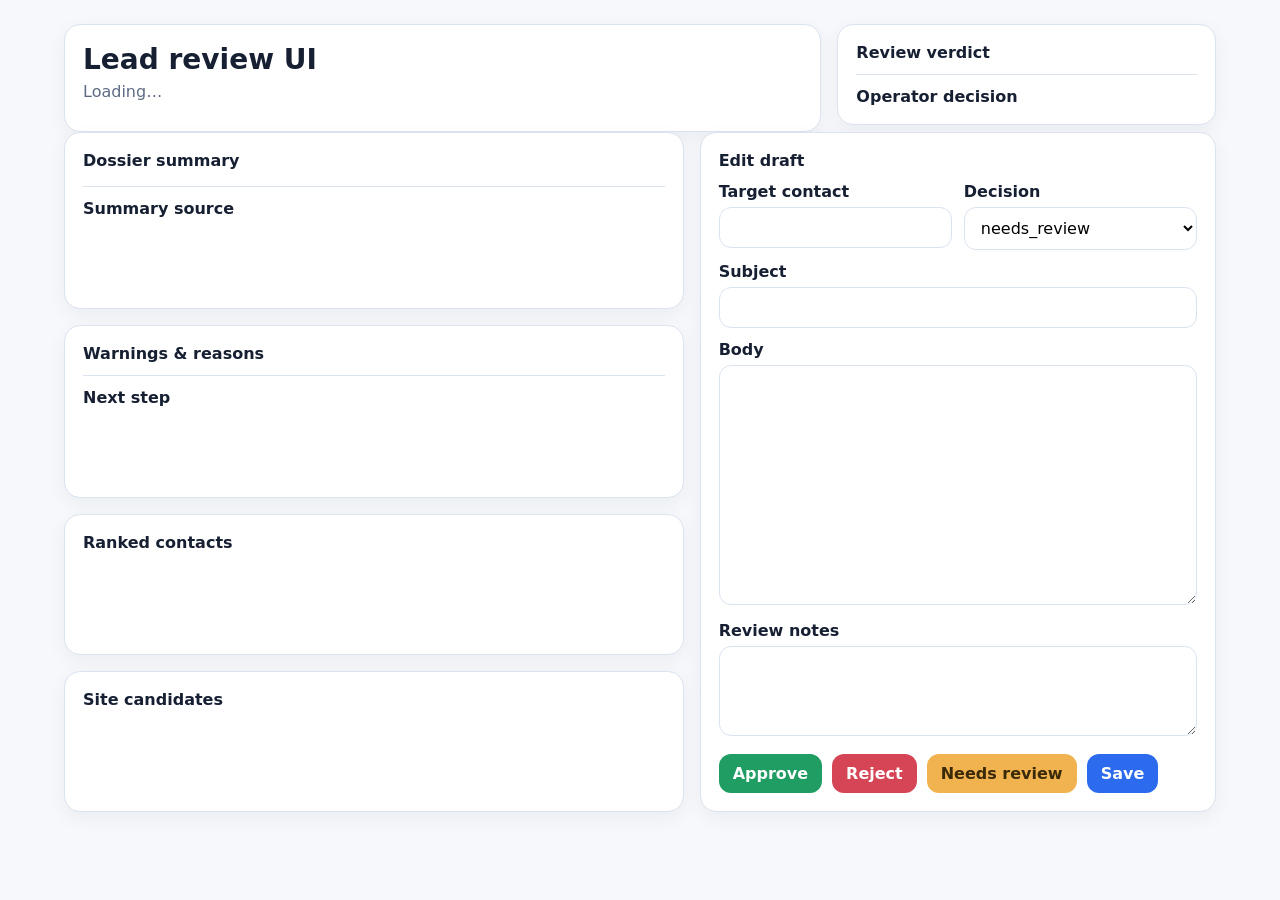
==== ui/index.html @ 9d71b163 "Ship v1 workflow, demo, and review UI" ====
<!DOCTYPE html>
<html lang="en">
<head>
  <meta charset="UTF-8" />
  <meta name="viewport" content="width=device-width, initial-scale=1.0" />
  <title>Lead Review UI</title>
  <style>
    :root {
      color-scheme: light;
      --bg: #f6f8fb;
      --card: #ffffff;
      --line: #dbe3ef;
      --text: #172033;
      --muted: #5f6b84;
      --ok: #16784b;
      --warn: #a05a00;
      --bad: #b02a37;
      --chip: #edf2ff;
      --accent: #2c6bed;
    }
    * { box-sizing: border-box; }
    body {
      margin: 0;
      font-family: Inter, system-ui, -apple-system, Segoe UI, sans-serif;
      background: var(--bg);
      color: var(--text);
    }
    .page { max-width: 1200px; margin: 0 auto; padding: 24px; }
    .header, .grid, .footer { display: grid; gap: 16px; }
    .header { grid-template-columns: 2fr 1fr; align-items: start; }
    .card {
      background: var(--card);
      border: 1px solid var(--line);
      border-radius: 16px;
      padding: 18px;
      box-shadow: 0 6px 20px rgba(23,32,51,0.05);
    }
    .title { font-size: 28px; margin: 0 0 6px; }
    .muted { color: var(--muted); }
    .chips { display: flex; flex-wrap: wrap; gap: 8px; margin-top: 12px; }
    .chip { background: var(--chip); border-radius: 999px; padding: 6px 10px; font-size: 13px; }
    .grid { grid-template-columns: 1.2fr 1fr; }
    .stack { display: grid; gap: 16px; }
    .section-title { margin: 0 0 12px; font-size: 16px; }
    .status {
      display: inline-flex; align-items: center; gap: 8px; font-weight: 700; padding: 8px 12px;
      border-radius: 999px; font-size: 14px;
    }
    .status.ready { background: #e8f7ef; color: var(--ok); }
    .status.review_required { background: #fff4df; color: var(--warn); }
    .status.blocked { background: #fdecee; color: var(--bad); }
    ul { margin: 0; padding-left: 18px; }
    li + li { margin-top: 6px; }
    .source, .contact { border-top: 1px solid var(--line); padding-top: 12px; margin-top: 12px; }
    .contact strong { display: block; }
    .contact small, .source small { color: var(--muted); }
    label { display: block; font-weight: 600; margin-bottom: 6px; }
    input[type="text"], textarea, select {
      width: 100%; border: 1px solid var(--line); border-radius: 12px; padding: 10px 12px;
      font: inherit; background: #fff;
    }
    textarea { min-height: 240px; resize: vertical; }
    .actions { display: flex; gap: 10px; flex-wrap: wrap; margin-top: 14px; }
    button {
      border: none; border-radius: 12px; padding: 10px 14px; font: inherit; font-weight: 700; cursor: pointer;
    }
    .approve { background: #1f9d62; color: white; }
    .reject { background: #d64555; color: white; }
    .needs-review { background: #f0b34f; color: #3b2a09; }
    .save { background: var(--accent); color: white; }
    .note { min-height: 90px; }
    .two-col { display: grid; grid-template-columns: 1fr 1fr; gap: 12px; }
    .flash { position: sticky; bottom: 12px; margin-top: 12px; color: var(--ok); font-weight: 700; display: none; }
    @media (max-width: 920px) {
      .header, .grid, .two-col { grid-template-columns: 1fr; }
      .page { padding: 16px; }
    }
  </style>
</head>
<body>
  <div class="page">
    <div class="header">
      <section class="card">
        <h1 class="title">Lead review UI</h1>
        <div id="leadMeta" class="muted">Loading…</div>
        <div class="chips" id="leadChips"></div>
      </section>
      <section class="card">
        <h2 class="section-title">Review verdict</h2>
        <div id="reviewStatus"></div>
        <div class="source">
          <strong>Operator decision</strong>
          <small id="operatorStatus"></small>
        </div>
      </section>
    </div>

    <div class="grid">
      <div class="stack">
        <section class="card">
          <h2 class="section-title">Dossier summary</h2>
          <p id="summaryText"></p>
          <div class="source">
            <strong>Summary source</strong>
            <small id="summarySource"></small>
          </div>
        </section>

        <section class="card">
          <h2 class="section-title">Warnings & reasons</h2>
          <ul id="warningsList"></ul>
          <div class="source">
            <strong>Next step</strong>
            <small id="nextStep"></small>
          </div>
        </section>

        <section class="card">
          <h2 class="section-title">Ranked contacts</h2>
          <div id="contacts"></div>
        </section>

        <section class="card">
          <h2 class="section-title">Site candidates</h2>
          <div id="siteCandidates"></div>
        </section>
      </div>

      <div class="stack">
        <section class="card">
          <h2 class="section-title">Edit draft</h2>
          <div class="two-col">
            <div>
              <label for="targetContact">Target contact</label>
              <input id="targetContact" type="text" />
            </div>
            <div>
              <label for="decision">Decision</label>
              <select id="decision">
                <option value="needs_review">needs_review</option>
                <option value="approved">approved</option>
                <option value="rejected">rejected</option>
              </select>
            </div>
          </div>
          <div style="margin-top:12px;">
            <label for="subject">Subject</label>
            <input id="subject" type="text" />
          </div>
          <div style="margin-top:12px;">
            <label for="body">Body</label>
            <textarea id="body"></textarea>
          </div>
          <div style="margin-top:12px;">
            <label for="notes">Review notes</label>
            <textarea id="notes" class="note"></textarea>
          </div>
          <div class="actions">
            <button class="approve" onclick="setDecision('approved')">Approve</button>
            <button class="reject" onclick="setDecision('rejected')">Reject</button>
            <button class="needs-review" onclick="setDecision('needs_review')">Needs review</button>
            <button class="save" onclick="saveReview()">Save</button>
          </div>
          <div id="flash" class="flash">Saved</div>
        </section>
      </div>
    </div>
  </div>

  <script>
    let state = null;

    function badgeClass(status) {
      return ['ready', 'review_required', 'blocked'].includes(status) ? status : 'review_required';
    }

    function esc(value) {
      return String(value ?? '').replace(/&/g, '&amp;').replace(/</g, '&lt;').replace(/>/g, '&gt;').replace(/"/g, '&quot;');
    }

    function sourceLabel(source) {
      if (!source) return 'n/a';
      return `${source.source_type || 'unknown'} · ${source.source_url || 'n/a'}`;
    }

    function renderList(id, items, fallback = 'None') {
      const el = document.getElementById(id);
      if (!items || !items.length) {
        el.innerHTML = `<li>${fallback}</li>`;
        return;
      }
      el.innerHTML = items.map(item => `<li>${esc(item)}</li>`).join('');
    }

    function render() {
      const dossier = state.dossier;
      const decision = state.review_decision;
      document.getElementById('leadMeta').textContent = `${state.lead.company} · ${state.lead.domain || 'no domain'} · offer: ${state.lead.offer || 'n/a'}`;
      document.getElementById('leadChips').innerHTML = [
        `review=${dossier.review.status}`,
        `confidence=${dossier.confidence}`,
        `best_contact=${dossier.best_contact_email || 'none'}`
      ].map(v => `<span class="chip">${esc(v)}</span>`).join('');

      document.getElementById('reviewStatus').innerHTML = `<span class="status ${badgeClass(dossier.review.status)}">${esc(dossier.review.status)}</span>`;
      document.getElementById('operatorStatus').textContent = `${decision.status} · updated ${decision.updated_at}`;
      document.getElementById('summaryText').textContent = dossier.summary || 'No summary available';
      document.getElementById('summarySource').textContent = sourceLabel(dossier.summary_source);
      renderList('warningsList', [...(dossier.warnings || []), ...(dossier.review.reasons || [])], 'No warnings');
      document.getElementById('nextStep').textContent = dossier.review.next_step || 'n/a';

      document.getElementById('contacts').innerHTML = (dossier.review.top_contact_candidates || []).map(contact => `
        <div class="contact">
          <strong>${esc(contact.email)}</strong>
          <small>score ${esc(contact.score)} · ${esc(contact.tier)} · ${esc(contact.reasons.join(', '))}</small><br />
          <small>${esc(sourceLabel(contact.source))}</small>
        </div>
      `).join('') || '<div class="muted">No ranked contacts</div>';

      document.getElementById('siteCandidates').innerHTML = (dossier.site_candidates || []).map(site => `
        <div class="contact">
          <strong><a href="${esc(site.url)}" target="_blank" rel="noreferrer">${esc(site.domain)}</a></strong>
          <small>combined ${esc(site.combined_score)} · verified=${esc(site.verified)} · ${esc(site.title || 'no title')}</small><br />
          <small>${esc(site.snippet || site.reason || 'no snippet')}</small>
        </div>
      `).join('') || '<div class="muted">No candidate sites</div>';

      document.getElementById('targetContact').value = state.draft.target_contact || '';
      document.getElementById('subject').value = state.draft.subject || '';
      document.getElementById('body').value = state.draft.body || '';
      document.getElementById('notes').value = decision.notes || '';
      document.getElementById('decision').value = decision.status || 'needs_review';
    }

    function setDecision(value) {
      document.getElementById('decision').value = value;
    }

    async function loadReview() {
      const response = await fetch('/api/review');
      state = await response.json();
      render();
    }

    async function saveReview() {
      state.draft.target_contact = document.getElementById('targetContact').value;
      state.draft.subject = document.getElementById('subject').value;
      state.draft.body = document.getElementById('body').value;
      state.review_decision.status = document.getElementById('decision').value;
      state.review_decision.notes = document.getElementById('notes').value;
      state.review_decision.updated_at = new Date().toISOString();
      const response = await fetch('/api/review', {
        method: 'POST',
        headers: { 'Content-Type': 'application/json' },
        body: JSON.stringify(state)
      });
      const payload = await response.json();
      if (!response.ok || !payload.ok) {
        alert(payload.error || 'Save failed');
        return;
      }
      state = payload.review;
      render();
      const flash = document.getElementById('flash');
      flash.style.display = 'block';
      setTimeout(() => { flash.style.display = 'none'; }, 1500);
    }

    loadReview();
  </script>
</body>
</html>
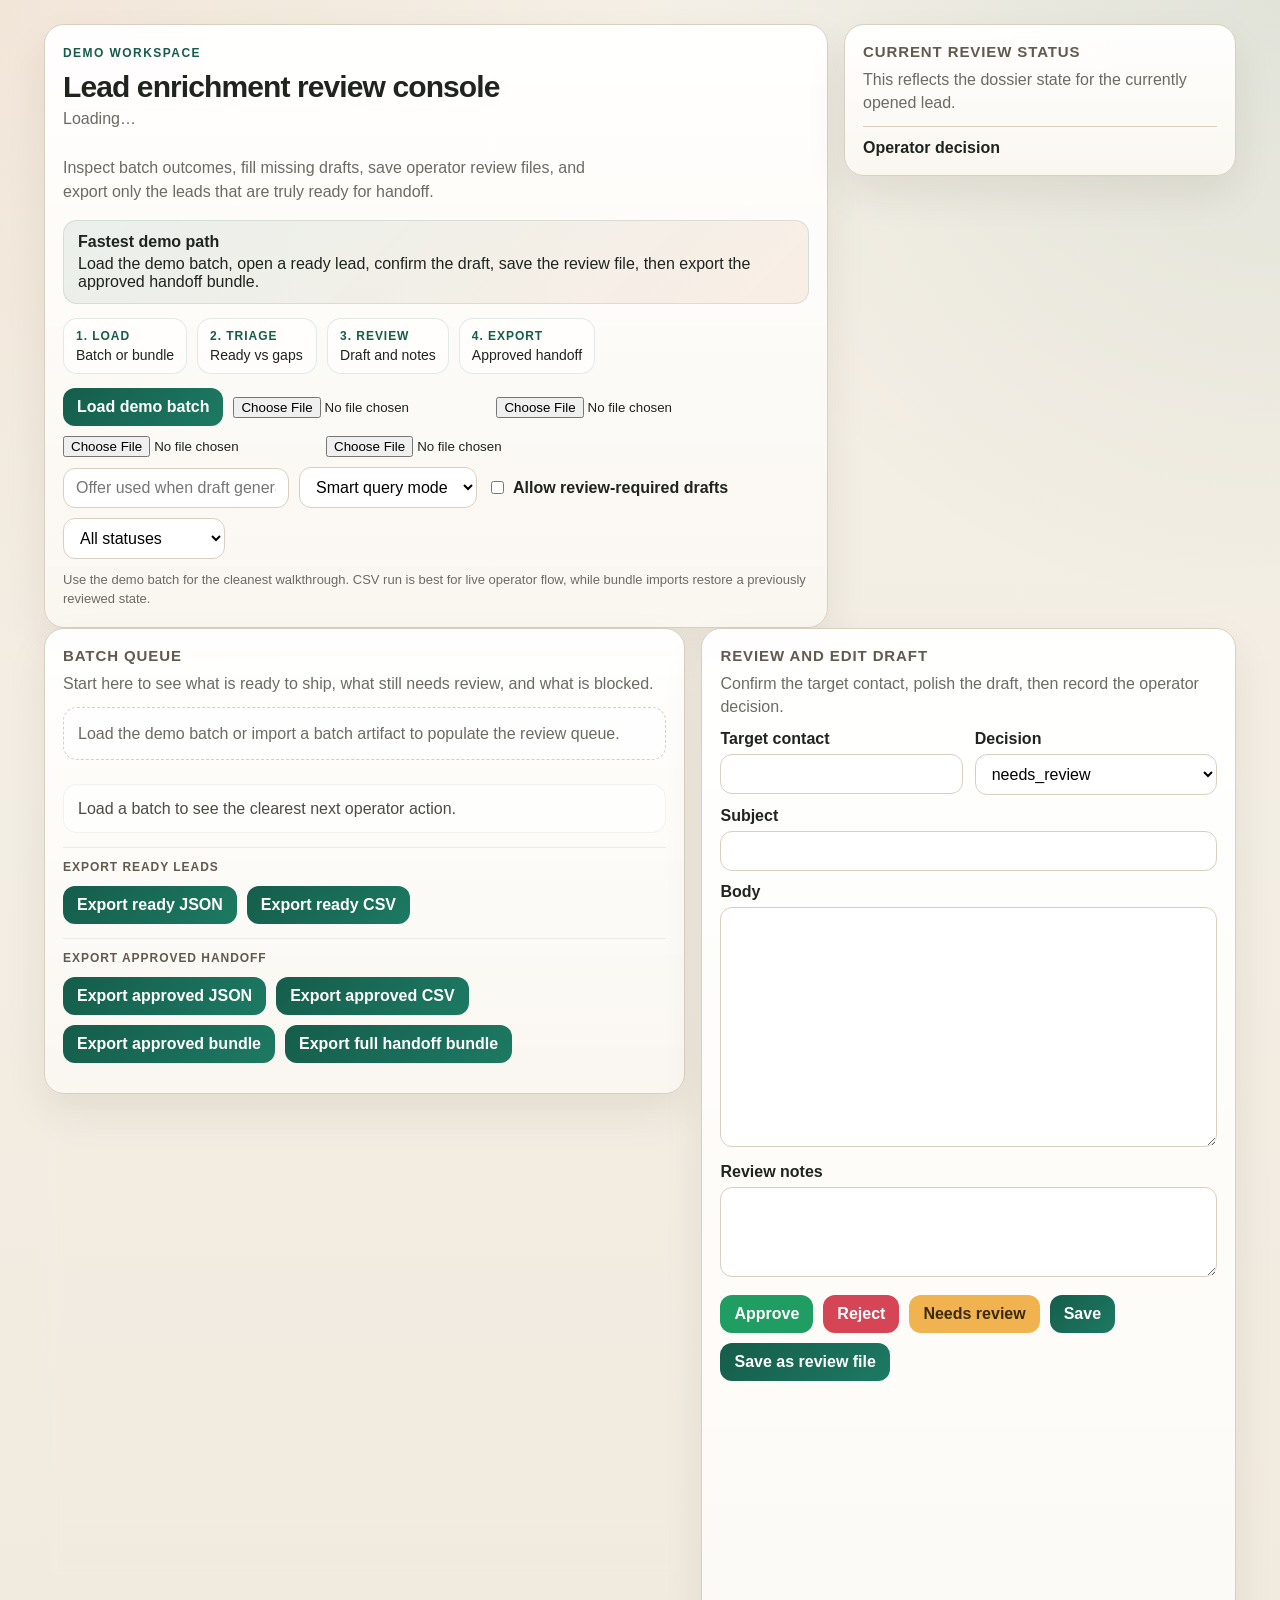
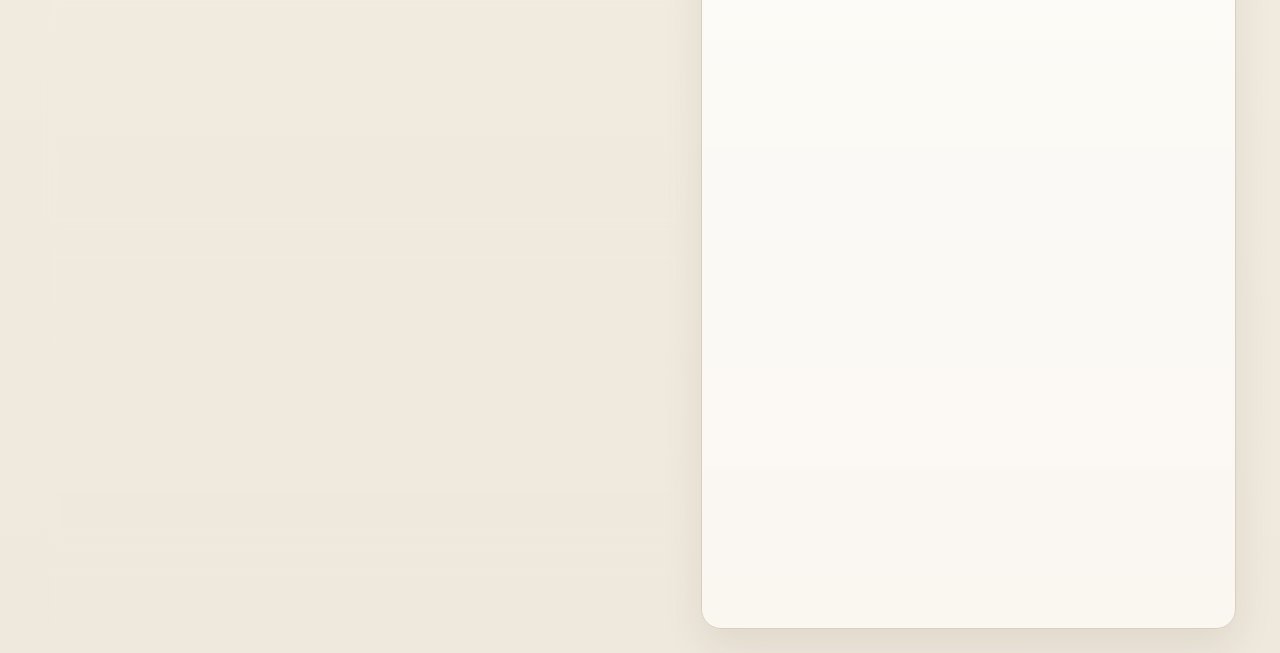
==== commit f4e4a5e1: "Polish demo review surface and add deploy flow" ====
--- a/ui/index.html
+++ b/ui/index.html
@@ -3,45 +3,133 @@
 <head>
   <meta charset="UTF-8" />
   <meta name="viewport" content="width=device-width, initial-scale=1.0" />
-  <title>Lead Review UI</title>
+  <title>Lead Enrichment Review Console</title>
   <style>
     :root {
       color-scheme: light;
-      --bg: #f6f8fb;
+      --bg: #f3efe7;
       --card: #ffffff;
-      --line: #dbe3ef;
-      --text: #172033;
-      --muted: #5f6b84;
+      --line: #d8cfbf;
+      --text: #1f241f;
+      --muted: #6b6a63;
       --ok: #16784b;
       --warn: #a05a00;
       --bad: #b02a37;
-      --chip: #edf2ff;
-      --accent: #2c6bed;
+      --chip: #efe7d6;
+      --accent: #155d4b;
+      --accent-2: #c96f2d;
+      --paper: linear-gradient(180deg, rgba(255,255,255,0.96), rgba(250,247,241,0.98));
     }
     * { box-sizing: border-box; }
     body {
       margin: 0;
-      font-family: Inter, system-ui, -apple-system, Segoe UI, sans-serif;
-      background: var(--bg);
+      font-family: "IBM Plex Sans", "Segoe UI", sans-serif;
+      background:
+        radial-gradient(circle at top left, rgba(201,111,45,0.08), transparent 28%),
+        radial-gradient(circle at top right, rgba(21,93,75,0.09), transparent 24%),
+        linear-gradient(180deg, #f5f0e7 0%, #efe8dc 100%);
       color: var(--text);
     }
-    .page { max-width: 1200px; margin: 0 auto; padding: 24px; }
+    .page { max-width: 1240px; margin: 0 auto; padding: 24px; }
     .header, .grid, .footer { display: grid; gap: 16px; }
     .header { grid-template-columns: 2fr 1fr; align-items: start; }
     .card {
-      background: var(--card);
+      background: var(--paper);
       border: 1px solid var(--line);
-      border-radius: 16px;
+      border-radius: 20px;
       padding: 18px;
-      box-shadow: 0 6px 20px rgba(23,32,51,0.05);
-    }
-    .title { font-size: 28px; margin: 0 0 6px; }
+      box-shadow: 0 18px 40px rgba(56, 42, 18, 0.08);
+      backdrop-filter: blur(6px);
+    }
+    .title { font-size: 30px; margin: 0 0 6px; letter-spacing: -0.03em; }
     .muted { color: var(--muted); }
     .chips { display: flex; flex-wrap: wrap; gap: 8px; margin-top: 12px; }
-    .chip { background: var(--chip); border-radius: 999px; padding: 6px 10px; font-size: 13px; }
+    .chip { background: var(--chip); border: 1px solid rgba(0,0,0,0.05); border-radius: 999px; padding: 6px 10px; font-size: 13px; }
+    .eyebrow {
+      display: inline-block;
+      margin-bottom: 10px;
+      font-size: 12px;
+      font-weight: 700;
+      letter-spacing: 0.12em;
+      text-transform: uppercase;
+      color: var(--accent);
+    }
+    .hero-copy { max-width: 64ch; line-height: 1.5; }
+    .flow-steps { display: flex; flex-wrap: wrap; gap: 10px; margin-top: 14px; }
+    .flow-step {
+      min-width: 120px;
+      padding: 10px 12px;
+      border: 1px solid rgba(21,93,75,0.12);
+      border-radius: 14px;
+      background: rgba(255,255,255,0.68);
+    }
+    .flow-step strong { display: block; font-size: 12px; letter-spacing: 0.08em; text-transform: uppercase; color: var(--accent); }
+    .flow-step span { display: block; margin-top: 4px; font-size: 14px; }
     .grid { grid-template-columns: 1.2fr 1fr; }
+    .batch-toolbar { display: flex; gap: 10px; flex-wrap: wrap; align-items: center; margin-top: 14px; }
+    .toolbar-group {
+      display: flex;
+      flex-wrap: wrap;
+      gap: 10px;
+      align-items: center;
+      width: 100%;
+    }
+    .toolbar-note {
+      margin-top: 12px;
+      color: var(--muted);
+      font-size: 13px;
+      line-height: 1.45;
+    }
+    .batch-toolbar input[type="text"], .batch-toolbar select { width: auto; min-width: 140px; }
+    .batch-summary { display: flex; gap: 10px; flex-wrap: wrap; margin-top: 12px; }
+    .batch-actions { display: flex; gap: 10px; flex-wrap: wrap; margin-top: 12px; }
+    .action-group {
+      margin-top: 14px;
+      padding-top: 12px;
+      border-top: 1px solid rgba(0,0,0,0.06);
+    }
+    .action-label {
+      display: block;
+      margin-bottom: 8px;
+      font-size: 12px;
+      font-weight: 700;
+      letter-spacing: 0.08em;
+      text-transform: uppercase;
+      color: #615a4f;
+    }
+    .batch-box { background: var(--chip); border-radius: 14px; padding: 10px 12px; min-width: 110px; border: 1px solid rgba(0,0,0,0.04); }
+    .ops-grid { display: grid; grid-template-columns: 1fr 1fr; gap: 12px; margin-top: 12px; }
+    .ops-box { background: #f8fafc; border: 1px solid var(--line); border-radius: 12px; padding: 12px; }
+    .ops-box strong { display: block; font-size: 22px; margin-bottom: 4px; }
+    .batch-list { display: grid; gap: 10px; margin-top: 12px; }
+    .batch-item { border: 1px solid var(--line); border-radius: 12px; padding: 12px; background: #fff; }
+    .batch-item.active { border-color: var(--accent); box-shadow: 0 0 0 2px rgba(44, 107, 237, 0.12); }
+    .batch-item.saved-review { text-align: left; width: 100%; }
+    .bundle-box { background: #f8f1de; border: 1px solid #e5d4a4; border-radius: 14px; padding: 12px; margin-top: 12px; }
+    .batch-item h4 { margin: 0 0 6px; font-size: 15px; }
+    .batch-item small { color: var(--muted); }
+    .batch-meta {
+      display: flex;
+      flex-wrap: wrap;
+      gap: 6px;
+      margin-top: 8px;
+    }
+    .mini-chip {
+      display: inline-flex;
+      align-items: center;
+      border-radius: 999px;
+      padding: 4px 8px;
+      font-size: 12px;
+      border: 1px solid rgba(0,0,0,0.06);
+      background: rgba(255,255,255,0.82);
+      color: #534d45;
+    }
+    .mini-chip.ok { background: #e8f7ef; color: var(--ok); }
+    .mini-chip.warn { background: #fff4df; color: var(--warn); }
+    .mini-chip.bad { background: #fdecee; color: var(--bad); }
     .stack { display: grid; gap: 16px; }
-    .section-title { margin: 0 0 12px; font-size: 16px; }
+    .section-title { margin: 0 0 12px; font-size: 15px; text-transform: uppercase; letter-spacing: 0.06em; color: #615a4f; }
+    .section-lead { margin: -4px 0 12px; color: var(--muted); line-height: 1.45; }
     .status {
       display: inline-flex; align-items: center; gap: 8px; font-weight: 700; padding: 8px 12px;
       border-radius: 999px; font-size: 14px;
@@ -63,14 +151,49 @@
     .actions { display: flex; gap: 10px; flex-wrap: wrap; margin-top: 14px; }
     button {
       border: none; border-radius: 12px; padding: 10px 14px; font: inherit; font-weight: 700; cursor: pointer;
-    }
+      transition: transform 120ms ease, opacity 120ms ease, box-shadow 120ms ease;
+    }
+    button:hover { transform: translateY(-1px); box-shadow: 0 10px 18px rgba(0,0,0,0.08); }
     .approve { background: #1f9d62; color: white; }
     .reject { background: #d64555; color: white; }
     .needs-review { background: #f0b34f; color: #3b2a09; }
-    .save { background: var(--accent); color: white; }
+    .save { background: linear-gradient(135deg, var(--accent), #1d7a63); color: white; }
     .note { min-height: 90px; }
     .two-col { display: grid; grid-template-columns: 1fr 1fr; gap: 12px; }
     .flash { position: sticky; bottom: 12px; margin-top: 12px; color: var(--ok); font-weight: 700; display: none; }
+    .hero-note {
+      margin-top: 14px;
+      padding: 12px 14px;
+      border-radius: 14px;
+      background: linear-gradient(135deg, rgba(21,93,75,0.08), rgba(201,111,45,0.10));
+      border: 1px solid rgba(21,93,75,0.12);
+    }
+    .hero-note strong { display: block; margin-bottom: 4px; }
+    .mini-label {
+      display: block;
+      margin-bottom: 6px;
+      font-size: 12px;
+      font-weight: 700;
+      letter-spacing: 0.08em;
+      text-transform: uppercase;
+      color: #615a4f;
+    }
+    .empty-state {
+      padding: 14px;
+      border-radius: 14px;
+      border: 1px dashed var(--line);
+      background: rgba(255,255,255,0.55);
+      line-height: 1.45;
+    }
+    .hint-box {
+      margin-top: 12px;
+      padding: 12px 14px;
+      border-radius: 14px;
+      background: rgba(255,255,255,0.7);
+      border: 1px solid rgba(0,0,0,0.05);
+      line-height: 1.45;
+      color: #4f4a43;
+    }
     @media (max-width: 920px) {
       .header, .grid, .two-col { grid-template-columns: 1fr; }
       .page { padding: 16px; }
@@ -81,12 +204,52 @@
   <div class="page">
     <div class="header">
       <section class="card">
-        <h1 class="title">Lead review UI</h1>
+        <span class="eyebrow">Demo workspace</span>
+        <h1 class="title">Lead enrichment review console</h1>
         <div id="leadMeta" class="muted">Loading…</div>
         <div class="chips" id="leadChips"></div>
+        <p class="hero-copy muted">Inspect batch outcomes, fill missing drafts, save operator review files, and export only the leads that are truly ready for handoff.</p>
+        <div class="hero-note">
+          <strong>Fastest demo path</strong>
+          Load the demo batch, open a ready lead, confirm the draft, save the review file, then export the approved handoff bundle.
+        </div>
+        <div class="flow-steps">
+          <div class="flow-step"><strong>1. Load</strong><span>Batch or bundle</span></div>
+          <div class="flow-step"><strong>2. Triage</strong><span>Ready vs gaps</span></div>
+          <div class="flow-step"><strong>3. Review</strong><span>Draft and notes</span></div>
+          <div class="flow-step"><strong>4. Export</strong><span>Approved handoff</span></div>
+        </div>
+        <div class="batch-toolbar">
+          <div class="toolbar-group">
+            <button class="save" onclick="loadDemoBatch()">Load demo batch</button>
+            <input id="batchCsvFile" type="file" accept=".csv,text/csv" onchange="runBatchCsvFile(event)" />
+            <input id="batchFile" type="file" accept=".json,application/json" onchange="loadBatchFile(event)" />
+            <input id="bundleZipFile" type="file" accept=".zip,application/zip" onchange="importBundleZip(event)" />
+            <input id="approvedBundleZipFile" type="file" accept=".zip,application/zip" onchange="importApprovedBundleZip(event)" />
+          </div>
+          <div class="toolbar-group">
+            <input id="batchOffer" type="text" placeholder="Offer used when draft generation needs it" />
+            <select id="batchQueryMode">
+              <option value="smart">Smart query mode</option>
+              <option value="basic">Basic query mode</option>
+            </select>
+            <label style="display:flex;align-items:center;gap:6px;margin:0;font-weight:600;">
+              <input id="allowReviewRequired" type="checkbox" />
+              Allow review-required drafts
+            </label>
+            <select id="batchFilter" onchange="renderBatch()">
+              <option value="all">All statuses</option>
+              <option value="ready">Ready</option>
+              <option value="review_required">Review required</option>
+              <option value="blocked">Blocked</option>
+            </select>
+          </div>
+        </div>
+        <div class="toolbar-note">Use the demo batch for the cleanest walkthrough. CSV run is best for live operator flow, while bundle imports restore a previously reviewed state.</div>
       </section>
       <section class="card">
-        <h2 class="section-title">Review verdict</h2>
+        <h2 class="section-title">Current review status</h2>
+        <p class="section-lead">This reflects the dossier state for the currently opened lead.</p>
         <div id="reviewStatus"></div>
         <div class="source">
           <strong>Operator decision</strong>
@@ -98,7 +261,70 @@
     <div class="grid">
       <div class="stack">
         <section class="card">
-          <h2 class="section-title">Dossier summary</h2>
+          <h2 class="section-title">Batch queue</h2>
+          <p class="section-lead">Start here to see what is ready to ship, what still needs review, and what is blocked.</p>
+          <div id="batchEmpty" class="muted empty-state">Load the demo batch or import a batch artifact to populate the review queue.</div>
+          <div id="batchSummary" class="batch-summary"></div>
+          <div id="bundleSummary" class="bundle-box muted" style="display:none;"></div>
+          <div id="queueHint" class="hint-box">Load a batch to see the clearest next operator action.</div>
+          <div class="action-group">
+            <span class="action-label">Export ready leads</span>
+            <div class="batch-actions">
+              <button class="save" onclick="exportReadyJson()">Export ready JSON</button>
+              <button class="save" onclick="exportReadyCsv()">Export ready CSV</button>
+            </div>
+          </div>
+          <div class="action-group">
+            <span class="action-label">Export approved handoff</span>
+            <div class="batch-actions">
+              <button class="save" onclick="exportApprovedJson()">Export approved JSON</button>
+              <button class="save" onclick="exportApprovedCsv()">Export approved CSV</button>
+              <button class="save" onclick="exportApprovedBundle()">Export approved bundle</button>
+              <button class="save" onclick="exportHandoffBundle()">Export full handoff bundle</button>
+            </div>
+          </div>
+          <div id="batchList" class="batch-list"></div>
+        </section>
+
+        <section class="card">
+          <h2 class="section-title">Coverage dashboard</h2>
+          <p class="section-lead">Use these shortcuts to close the most common gaps before final export.</p>
+          <div id="opsEmpty" class="muted empty-state">Load a batch or bundle to see draft coverage, saved review coverage, and approval progress.</div>
+          <div class="action-group">
+            <span class="action-label">Resolve missing work</span>
+            <div class="batch-actions">
+              <button class="save" onclick="openNextReadyWithoutDraft()">Open next ready lead without draft</button>
+              <button class="save" onclick="generateReadyMissingDrafts()">Generate drafts for ready leads</button>
+              <button class="save" onclick="saveAllReadyMissingReviews()">Save all missing ready reviews</button>
+              <button class="save" onclick="approveAllReadySavedReviews()">Approve all ready saved reviews</button>
+            </div>
+          </div>
+          <div id="opsGrid" class="ops-grid"></div>
+          <div id="opsHint" class="hint-box">Load a batch to see the quickest path to complete draft, review, and approval coverage.</div>
+          <div class="two-col" style="margin-top:12px;">
+            <div>
+              <h3 class="section-title">Ready leads missing draft</h3>
+              <div id="opsMissingDrafts" class="batch-list"></div>
+            </div>
+            <div>
+              <h3 class="section-title">Ready leads missing saved review</h3>
+              <div id="opsMissingSavedReviews" class="batch-list"></div>
+            </div>
+          </div>
+        </section>
+
+        <section class="card">
+          <h2 class="section-title">Saved operator reviews</h2>
+          <p class="section-lead">These files are the durable checkpoint between review and export.</p>
+          <div id="savedReviewsEmpty" class="muted empty-state">No saved review files yet. Save at least one reviewed ready lead to create exportable approval state.</div>
+          <div class="batch-actions">
+            <button class="save" onclick="loadSavedReviews()">Refresh saved reviews</button>
+          </div>
+          <div id="savedReviewsList" class="batch-list"></div>
+        </section>
+
+        <section class="card">
+          <h2 class="section-title">Lead summary</h2>
           <p id="summaryText"></p>
           <div class="source">
             <strong>Summary source</strong>
@@ -107,7 +333,7 @@
         </section>
 
         <section class="card">
-          <h2 class="section-title">Warnings & reasons</h2>
+          <h2 class="section-title">Warnings and review reasons</h2>
           <ul id="warningsList"></ul>
           <div class="source">
             <strong>Next step</strong>
@@ -116,7 +342,7 @@
         </section>
 
         <section class="card">
-          <h2 class="section-title">Ranked contacts</h2>
+          <h2 class="section-title">Ranked contact candidates</h2>
           <div id="contacts"></div>
         </section>
 
@@ -128,7 +354,8 @@
 
       <div class="stack">
         <section class="card">
-          <h2 class="section-title">Edit draft</h2>
+          <h2 class="section-title">Review and edit draft</h2>
+          <p class="section-lead">Confirm the target contact, polish the draft, then record the operator decision.</p>
           <div class="two-col">
             <div>
               <label for="targetContact">Target contact</label>
@@ -160,6 +387,7 @@
             <button class="reject" onclick="setDecision('rejected')">Reject</button>
             <button class="needs-review" onclick="setDecision('needs_review')">Needs review</button>
             <button class="save" onclick="saveReview()">Save</button>
+            <button class="save" onclick="saveAsReviewFile()">Save as review file</button>
           </div>
           <div id="flash" class="flash">Saved</div>
         </section>
@@ -169,9 +397,25 @@
 
   <script>
     let state = null;
+    let batchState = null;
+    let activeBatchIndex = null;
+    let savedReviewsState = [];
+    let bundleSummaryState = null;
 
     function badgeClass(status) {
       return ['ready', 'review_required', 'blocked'].includes(status) ? status : 'review_required';
+    }
+
+    function prettyStatus(status) {
+      const labels = {
+        ready: 'Ready',
+        review_required: 'Review required',
+        blocked: 'Blocked',
+        approved: 'Approved',
+        rejected: 'Rejected',
+        needs_review: 'Needs review'
+      };
+      return labels[status] || status || 'Unknown';
     }
 
     function esc(value) {
@@ -193,17 +437,18 @@
     }
 
     function render() {
+      if (!state) return;
       const dossier = state.dossier;
       const decision = state.review_decision;
       document.getElementById('leadMeta').textContent = `${state.lead.company} · ${state.lead.domain || 'no domain'} · offer: ${state.lead.offer || 'n/a'}`;
       document.getElementById('leadChips').innerHTML = [
-        `review=${dossier.review.status}`,
-        `confidence=${dossier.confidence}`,
-        `best_contact=${dossier.best_contact_email || 'none'}`
+        `Review: ${prettyStatus(dossier.review.status)}`,
+        `Confidence: ${dossier.confidence ?? 'n/a'}`,
+        `Best contact: ${dossier.best_contact_email || 'none'}`
       ].map(v => `<span class="chip">${esc(v)}</span>`).join('');
 
-      document.getElementById('reviewStatus').innerHTML = `<span class="status ${badgeClass(dossier.review.status)}">${esc(dossier.review.status)}</span>`;
-      document.getElementById('operatorStatus').textContent = `${decision.status} · updated ${decision.updated_at}`;
+      document.getElementById('reviewStatus').innerHTML = `<span class="status ${badgeClass(dossier.review.status)}">${esc(prettyStatus(dossier.review.status))}</span>`;
+      document.getElementById('operatorStatus').textContent = `${prettyStatus(decision.status)} · updated ${decision.updated_at}`;
       document.getElementById('summaryText').textContent = dossier.summary || 'No summary available';
       document.getElementById('summarySource').textContent = sourceLabel(dossier.summary_source);
       renderList('warningsList', [...(dossier.warnings || []), ...(dossier.review.reasons || [])], 'No warnings');
@@ -230,6 +475,688 @@
       document.getElementById('body').value = state.draft.body || '';
       document.getElementById('notes').value = decision.notes || '';
       document.getElementById('decision').value = decision.status || 'needs_review';
+    }
+
+    function normalizeReviewState(item) {
+      const dossier = ((item?.artifacts?.dossier) || item?.dossier || item || {});
+      const review = ((item?.artifacts?.review) || dossier.review || {});
+      const draft = ((item?.artifacts?.draft) || item?.draft || {});
+      const input = item?.input || {};
+      return {
+        lead: {
+          company: input.company || dossier.company || 'Unknown company',
+          domain: input.domain || dossier.primary_domain || null,
+          offer: input.offer || null,
+        },
+        dossier,
+        draft: {
+          subject: draft.subject || '',
+          body: draft.body || '',
+          target_contact: draft.target_contact || dossier.best_contact_email || '',
+        },
+        review_decision: {
+          status: 'needs_review',
+          notes: '',
+          updated_at: 'batch-selected',
+        },
+      };
+    }
+
+    function openBatchLead(index) {
+      const results = extractBatchResults(batchState);
+      const item = results[index];
+      if (!item) return;
+      activeBatchIndex = index;
+      state = normalizeReviewState(item);
+      render();
+      renderBatch();
+    }
+
+    function extractBatchResults(payload) {
+      if (Array.isArray(payload)) return payload;
+      if (payload && Array.isArray(payload.results)) return payload.results;
+      return [];
+    }
+
+    function getBatchStatus(item) {
+      return (item?.result?.status) || (item?.review?.status) || (item?.dossier?.review?.status) || 'blocked';
+    }
+
+    function getBatchCompany(item) {
+      return item?.input?.company || item?.company || item?.dossier?.company || item?.artifacts?.dossier?.company || 'Unknown company';
+    }
+
+    function getBatchDomain(item) {
+      return item?.input?.domain || item?.primary_domain || item?.dossier?.primary_domain || item?.artifacts?.dossier?.primary_domain || 'n/a';
+    }
+
+    function getBatchBestContact(item) {
+      return item?.best_contact_email || item?.dossier?.best_contact_email || item?.artifacts?.dossier?.best_contact_email || 'n/a';
+    }
+
+    function getBatchDraftState(item) {
+      const draft = (item?.artifacts?.draft) || item?.draft || {};
+      return Boolean((draft.subject || '').trim() || (draft.body || '').trim());
+    }
+
+    function getSavedReviewLookup() {
+      const lookup = new Map();
+      savedReviewsState.forEach(item => {
+        lookup.set(String(item.company || '').toLowerCase(), item);
+      });
+      return lookup;
+    }
+
+    function getRecommendedBatchIndex(results) {
+      if (!results.length) return null;
+      const readyWithoutDraftIndex = results.findIndex(item => getBatchStatus(item) === 'ready' && !getBatchDraftState(item));
+      if (readyWithoutDraftIndex >= 0) return readyWithoutDraftIndex;
+      const readyIndex = results.findIndex(item => getBatchStatus(item) === 'ready');
+      if (readyIndex >= 0) return readyIndex;
+      const reviewIndex = results.findIndex(item => getBatchStatus(item) === 'review_required');
+      if (reviewIndex >= 0) return reviewIndex;
+      return 0;
+    }
+
+    function maybeSelectRecommendedLead() {
+      if (!batchState || activeBatchIndex !== null) return;
+      const results = extractBatchResults(batchState);
+      const index = getRecommendedBatchIndex(results);
+      if (index !== null && index >= 0) {
+        openBatchLead(index);
+      }
+    }
+
+    function renderBatch() {
+      const empty = document.getElementById('batchEmpty');
+      const summary = document.getElementById('batchSummary');
+      const list = document.getElementById('batchList');
+      const bundleSummary = document.getElementById('bundleSummary');
+      const queueHint = document.getElementById('queueHint');
+      if (!batchState) {
+        empty.style.display = 'block';
+        summary.innerHTML = '';
+        list.innerHTML = '';
+        bundleSummary.style.display = 'none';
+        bundleSummary.textContent = '';
+        queueHint.textContent = 'Load a batch to see the clearest next operator action.';
+        return;
+      }
+
+      const results = extractBatchResults(batchState);
+      const filter = document.getElementById('batchFilter').value;
+      const filtered = filter === 'all' ? results : results.filter(item => getBatchStatus(item) === filter);
+      const savedLookup = getSavedReviewLookup();
+      const counts = { ready: 0, review_required: 0, blocked: 0, total: results.length };
+      results.forEach(item => {
+        const status = getBatchStatus(item);
+        counts[status] = (counts[status] || 0) + 1;
+      });
+
+      empty.style.display = 'none';
+      summary.innerHTML = [
+        ['Total leads', counts.total],
+        ['Ready', counts.ready || 0],
+        ['Review required', counts.review_required || 0],
+        ['Blocked', counts.blocked || 0],
+      ].map(([label, value]) => `<div class="batch-box"><strong>${esc(value)}</strong><br><small>${esc(label)}</small></div>`).join('');
+
+      if (bundleSummaryState) {
+        bundleSummary.style.display = 'block';
+        bundleSummary.innerHTML = `<span class="mini-label">Imported bundle summary</span>Ready ${esc(bundleSummaryState.ready_count)} of ${esc(bundleSummaryState.total_results)} leads · ${esc(bundleSummaryState.saved_reviews_count)} saved reviews restored`;
+      } else {
+        bundleSummary.style.display = 'none';
+        bundleSummary.textContent = '';
+      }
+
+      const readyWithoutDraftCount = results.filter(item => getBatchStatus(item) === 'ready' && !getBatchDraftState(item)).length;
+      const readyWithoutSavedCount = results.filter(item => {
+        const saved = savedLookup.get(getBatchCompany(item).toLowerCase());
+        return getBatchStatus(item) === 'ready' && !saved;
+      }).length;
+      if (readyWithoutDraftCount > 0) {
+        queueHint.textContent = `Best next step: ${readyWithoutDraftCount} ready lead${readyWithoutDraftCount === 1 ? '' : 's'} still need a draft.`;
+      } else if (readyWithoutSavedCount > 0) {
+        queueHint.textContent = `Best next step: ${readyWithoutSavedCount} ready lead${readyWithoutSavedCount === 1 ? '' : 's'} still need a saved review file.`;
+      } else if (counts.ready > 0) {
+        queueHint.textContent = 'Best next step: review a ready lead, confirm the decision, then export the approved handoff.';
+      } else if (counts.review_required > 0) {
+        queueHint.textContent = 'Best next step: inspect review-required leads and decide whether any deserve a manual override.';
+      } else {
+        queueHint.textContent = 'No ready leads yet. This batch is mostly blocked or still waiting on better evidence.';
+      }
+
+      list.innerHTML = filtered.map(item => {
+        const originalIndex = results.indexOf(item);
+        const isActive = originalIndex === activeBatchIndex;
+        const savedReview = savedLookup.get(getBatchCompany(item).toLowerCase());
+        const hasDraft = getBatchDraftState(item);
+        const itemMeta = [
+          hasDraft ? '<span class="mini-chip ok">Draft ready</span>' : '<span class="mini-chip warn">No draft</span>',
+          savedReview ? '<span class="mini-chip ok">Saved review</span>' : '<span class="mini-chip warn">No saved review</span>',
+          savedReview && savedReview.decision_status === 'approved'
+            ? '<span class="mini-chip ok">Approved</span>'
+            : '<span class="mini-chip">Decision pending</span>'
+        ].join('');
+        return `
+        <button type="button" class="batch-item ${isActive ? 'active' : ''}" onclick="openBatchLead(${originalIndex})">
+          <h4>${esc(getBatchCompany(item))}</h4>
+          <small>${esc(getBatchDomain(item))} · ${esc(getBatchBestContact(item))}</small>
+          <div style="margin-top:8px;"><span class="status ${badgeClass(getBatchStatus(item))}">${esc(prettyStatus(getBatchStatus(item)))}</span></div>
+          <div class="batch-meta">${itemMeta}</div>
+        </button>
+      `;
+      }).join('') || '<div class="muted">No leads match this filter.</div>';
+    }
+
+    function renderSavedReviews() {
+      const empty = document.getElementById('savedReviewsEmpty');
+      const list = document.getElementById('savedReviewsList');
+      if (!savedReviewsState.length) {
+        empty.style.display = 'block';
+        list.innerHTML = '';
+        return;
+      }
+      empty.style.display = 'none';
+      list.innerHTML = savedReviewsState.map((item, index) => `
+        <button type="button" class="batch-item saved-review" onclick="openSavedReviewByIndex(${index})">
+          <h4>${esc(item.company)}</h4>
+          <small>${esc(item.filename)} · ${esc(item.domain)} · updated ${esc(item.updated_at)}</small>
+          <div style="margin-top:8px;">
+            <span class="status ${badgeClass(item.review_status)}">${esc(prettyStatus(item.review_status))}</span>
+          </div>
+          <small>Decision: ${esc(prettyStatus(item.decision_status))}</small>
+        </button>
+      `).join('');
+    }
+
+    function renderOpsDashboard() {
+      const empty = document.getElementById('opsEmpty');
+      const grid = document.getElementById('opsGrid');
+      const missingDrafts = document.getElementById('opsMissingDrafts');
+      const missingSavedReviews = document.getElementById('opsMissingSavedReviews');
+      const opsHint = document.getElementById('opsHint');
+      if (!batchState) {
+        empty.style.display = 'block';
+        grid.innerHTML = '';
+        missingDrafts.innerHTML = '';
+        missingSavedReviews.innerHTML = '';
+        opsHint.textContent = 'Load a batch to see the quickest path to complete draft, review, and approval coverage.';
+        return;
+      }
+
+      const results = extractBatchResults(batchState);
+      const ready = results.filter(item => getBatchStatus(item) === 'ready');
+      const readyWithDraft = ready.filter(item => {
+        const draft = (item?.artifacts?.draft) || item?.draft || {};
+        return Boolean((draft.subject || '').trim() || (draft.body || '').trim());
+      });
+      const readyCompanies = new Set(ready.map(item => getBatchCompany(item).toLowerCase()));
+      const savedCompanies = new Set(savedReviewsState.map(item => String(item.company || '').toLowerCase()));
+      const approvedSavedCompanies = new Set(
+        savedReviewsState
+          .filter(item => item.review_status === 'ready' && item.decision_status === 'approved')
+          .map(item => String(item.company || '').toLowerCase())
+      );
+      const readyWithSavedReview = ready.filter(item => savedCompanies.has(getBatchCompany(item).toLowerCase()));
+      const readyApproved = ready.filter(item => approvedSavedCompanies.has(getBatchCompany(item).toLowerCase()));
+      const draftCoverage = ready.length ? Math.round((readyWithDraft.length / ready.length) * 100) : 0;
+      const savedCoverage = ready.length ? Math.round((readyWithSavedReview.length / ready.length) * 100) : 0;
+      const approvedCoverage = ready.length ? Math.round((readyApproved.length / ready.length) * 100) : 0;
+
+      empty.style.display = 'none';
+      grid.innerHTML = [
+        ['Ready leads', ready.length],
+        ['Draft coverage', `${draftCoverage}%`],
+        ['Saved review coverage', `${savedCoverage}%`],
+        ['Approved coverage', `${approvedCoverage}%`],
+        ['Saved review files', savedReviewsState.length],
+      ].map(([label, value]) => `<div class="ops-box"><strong>${esc(value)}</strong><small>${esc(label)}</small></div>`).join('');
+
+      if (!ready.length) {
+        opsHint.textContent = 'There are no ready leads yet, so export is gated upstream by trust review.';
+      } else if (draftCoverage < 100) {
+        opsHint.textContent = 'Fastest path: generate or open the remaining ready leads that still have no draft.';
+      } else if (savedCoverage < 100) {
+        opsHint.textContent = 'Fastest path: save review files for the remaining ready leads before handoff.';
+      } else if (approvedCoverage < 100) {
+        opsHint.textContent = 'Fastest path: approve the saved ready reviews that should move into the final handoff bundle.';
+      } else {
+        opsHint.textContent = 'Coverage is complete. The batch is ready for approved export.';
+      }
+
+      const missingDraftItems = ready.filter(item => {
+        const draft = (item?.artifacts?.draft) || item?.draft || {};
+        return !((draft.subject || '').trim() || (draft.body || '').trim());
+      });
+      missingDrafts.innerHTML = missingDraftItems.map(item => `
+        <div class="batch-item">
+          <h4>${esc(getBatchCompany(item))}</h4>
+          <small>${esc(getBatchDomain(item))} · ready but no draft</small>
+        </div>
+      `).join('') || '<div class="muted">All ready leads have drafts.</div>';
+
+      const missingSavedItems = ready.filter(item => !savedCompanies.has(getBatchCompany(item).toLowerCase()));
+      missingSavedReviews.innerHTML = missingSavedItems.map(item => `
+        <div class="batch-item">
+          <h4>${esc(getBatchCompany(item))}</h4>
+          <small>${esc(getBatchDomain(item))} · ready but no saved review file</small>
+        </div>
+      `).join('') || '<div class="muted">All ready leads have saved review coverage.</div>';
+    }
+
+    function buildReviewPayloadFromBatchItem(item) {
+      const normalized = normalizeReviewState(item);
+      return {
+        lead: normalized.lead,
+        dossier: normalized.dossier,
+        draft: normalized.draft,
+        review_decision: {
+          status: 'needs_review',
+          notes: '',
+          updated_at: new Date().toISOString(),
+        },
+      };
+    }
+
+    function getReadyWithoutDraftItems() {
+      const results = extractBatchResults(batchState);
+      return results.filter(item => {
+        if (getBatchStatus(item) !== 'ready') return false;
+        const draft = (item?.artifacts?.draft) || item?.draft || {};
+        return !((draft.subject || '').trim() || (draft.body || '').trim());
+      });
+    }
+
+    function getReadyWithoutSavedReviewItems() {
+      const results = extractBatchResults(batchState);
+      const savedCompanies = new Set(savedReviewsState.map(item => String(item.company || '').toLowerCase()));
+      return results.filter(item => getBatchStatus(item) === 'ready' && !savedCompanies.has(getBatchCompany(item).toLowerCase()));
+    }
+
+    function openNextReadyWithoutDraft() {
+      if (!batchState) {
+        alert('Load a batch first');
+        return;
+      }
+      const results = extractBatchResults(batchState);
+      const target = getReadyWithoutDraftItems()[0];
+      if (!target) {
+        alert('All ready leads already have drafts');
+        return;
+      }
+      const index = results.indexOf(target);
+      if (index >= 0) openBatchLead(index);
+    }
+
+    async function saveAllReadyMissingReviews() {
+      if (!batchState) {
+        alert('Load a batch first');
+        return;
+      }
+      const items = getReadyWithoutSavedReviewItems();
+      if (!items.length) {
+        alert('All ready leads already have saved review files');
+        return;
+      }
+      const reviews = items.map(buildReviewPayloadFromBatchItem);
+      const response = await fetch('/api/saved-reviews/save-many', {
+        method: 'POST',
+        headers: { 'Content-Type': 'application/json' },
+        body: JSON.stringify({ reviews })
+      });
+      const payload = await response.json();
+      if (!response.ok || !payload.ok) {
+        alert(payload.error || 'Bulk save failed');
+        return;
+      }
+      await loadSavedReviews();
+      const flash = document.getElementById('flash');
+      flash.textContent = `Saved ${payload.count} review files`;
+      flash.style.display = 'block';
+      setTimeout(() => {
+        flash.style.display = 'none';
+        flash.textContent = 'Saved';
+      }, 2200);
+    }
+
+    async function generateReadyMissingDrafts() {
+      if (!batchState) {
+        alert('Load a batch first');
+        return;
+      }
+      const items = getReadyWithoutDraftItems();
+      if (!items.length) {
+        alert('All ready leads already have drafts');
+        return;
+      }
+      const response = await fetch('/api/batch/generate-drafts', {
+        method: 'POST',
+        headers: { 'Content-Type': 'application/json' },
+        body: JSON.stringify({
+          batch: batchState,
+          offer: document.getElementById('batchOffer').value || null
+        })
+      });
+      const payload = await response.json();
+      if (!response.ok || !payload.ok) {
+        alert(payload.error || 'Bulk draft generation failed');
+        return;
+      }
+      batchState = payload.batch;
+      renderBatch();
+      renderOpsDashboard();
+      const flash = document.getElementById('flash');
+      flash.textContent = `Generated ${payload.generated_count} drafts`;
+      flash.style.display = 'block';
+      setTimeout(() => {
+        flash.style.display = 'none';
+        flash.textContent = 'Saved';
+      }, 2200);
+    }
+
+    async function approveAllReadySavedReviews() {
+      if (!batchState) {
+        alert('Load a batch first');
+        return;
+      }
+      const readyCompanies = new Set(
+        extractBatchResults(batchState)
+          .filter(item => getBatchStatus(item) === 'ready')
+          .map(item => getBatchCompany(item).toLowerCase())
+      );
+      const filenames = savedReviewsState
+        .filter(item => item.review_status === 'ready' && item.decision_status !== 'approved' && readyCompanies.has(String(item.company || '').toLowerCase()))
+        .map(item => item.filename);
+      if (!filenames.length) {
+        alert('No ready saved reviews to approve');
+        return;
+      }
+      const response = await fetch('/api/saved-reviews/approve-many', {
+        method: 'POST',
+        headers: { 'Content-Type': 'application/json' },
+        body: JSON.stringify({ filenames })
+      });
+      const payload = await response.json();
+      if (!response.ok || !payload.ok) {
+        alert(payload.error || 'Bulk approve failed');
+        return;
+      }
+      await loadSavedReviews();
+      const flash = document.getElementById('flash');
+      flash.textContent = `Approved ${payload.count} saved reviews`;
+      flash.style.display = 'block';
+      setTimeout(() => {
+        flash.style.display = 'none';
+        flash.textContent = 'Saved';
+      }, 2200);
+    }
+
+    async function loadDemoBatch() {
+      const response = await fetch('/api/demo-batch');
+      batchState = await response.json();
+      activeBatchIndex = null;
+      bundleSummaryState = null;
+      renderBatch();
+      renderOpsDashboard();
+      maybeSelectRecommendedLead();
+    }
+
+    async function loadBatchFile(event) {
+      const file = event.target.files?.[0];
+      if (!file) return;
+      const text = await file.text();
+      batchState = JSON.parse(text);
+      activeBatchIndex = null;
+      bundleSummaryState = null;
+      renderBatch();
+      renderOpsDashboard();
+      maybeSelectRecommendedLead();
+    }
+
+    async function importBundleZip(event) {
+      const file = event.target.files?.[0];
+      if (!file) return;
+      const bytes = new Uint8Array(await file.arrayBuffer());
+      let binary = '';
+      for (let i = 0; i < bytes.length; i += 1) {
+        binary += String.fromCharCode(bytes[i]);
+      }
+      const response = await fetch('/api/batch/import-bundle-zip', {
+        method: 'POST',
+        headers: { 'Content-Type': 'application/json' },
+        body: JSON.stringify({ zip_base64: btoa(binary) })
+      });
+      const payload = await response.json();
+      if (!response.ok || !payload.ok) {
+        alert(payload.error || 'Bundle import failed');
+        return;
+      }
+      batchState = payload.imported.batch;
+      savedReviewsState = payload.imported.saved_reviews || [];
+      bundleSummaryState = payload.imported.bundle_summary || null;
+      activeBatchIndex = null;
+      renderBatch();
+      renderSavedReviews();
+      renderOpsDashboard();
+      maybeSelectRecommendedLead();
+    }
+
+    async function importApprovedBundleZip(event) {
+      const file = event.target.files?.[0];
+      if (!file) return;
+      const bytes = new Uint8Array(await file.arrayBuffer());
+      let binary = '';
+      for (let i = 0; i < bytes.length; i += 1) {
+        binary += String.fromCharCode(bytes[i]);
+      }
+      const response = await fetch('/api/batch/import-approved-bundle-zip', {
+        method: 'POST',
+        headers: { 'Content-Type': 'application/json' },
+        body: JSON.stringify({ zip_base64: btoa(binary) })
+      });
+      const payload = await response.json();
+      if (!response.ok || !payload.ok) {
+        alert(payload.error || 'Approved bundle import failed');
+        return;
+      }
+      batchState = payload.imported.batch;
+      savedReviewsState = payload.imported.saved_reviews || [];
+      bundleSummaryState = payload.imported.bundle_summary || null;
+      activeBatchIndex = null;
+      renderBatch();
+      renderSavedReviews();
+      renderOpsDashboard();
+      maybeSelectRecommendedLead();
+    }
+
+    async function loadSavedReviews() {
+      const response = await fetch('/api/saved-reviews');
+      const payload = await response.json();
+      if (!response.ok || !payload.ok) {
+        alert(payload.error || 'Saved reviews load failed');
+        return;
+      }
+      savedReviewsState = payload.items || [];
+      renderSavedReviews();
+      renderOpsDashboard();
+    }
+
+    async function openSavedReviewByIndex(index) {
+      const item = savedReviewsState[index];
+      if (!item) return;
+      const response = await fetch('/api/saved-reviews/open', {
+        method: 'POST',
+        headers: { 'Content-Type': 'application/json' },
+        body: JSON.stringify({ filename: item.filename })
+      });
+      const payload = await response.json();
+      if (!response.ok || !payload.ok) {
+        alert(payload.error || 'Saved review open failed');
+        return;
+      }
+      state = payload.review;
+      render();
+    }
+
+    async function runBatchCsvFile(event) {
+      const file = event.target.files?.[0];
+      if (!file) return;
+      const csvText = await file.text();
+      const response = await fetch('/api/batch/run', {
+        method: 'POST',
+        headers: { 'Content-Type': 'application/json' },
+        body: JSON.stringify({
+          csv_text: csvText,
+          offer: document.getElementById('batchOffer').value || null,
+          query_mode: document.getElementById('batchQueryMode').value || 'smart',
+          allow_review_required: document.getElementById('allowReviewRequired').checked
+        })
+      });
+      const payload = await response.json();
+      if (!response.ok || !payload.ok) {
+        alert(payload.error || 'CSV batch run failed');
+        return;
+      }
+      batchState = payload.batch;
+      activeBatchIndex = null;
+      bundleSummaryState = null;
+      renderBatch();
+      renderOpsDashboard();
+      maybeSelectRecommendedLead();
+    }
+
+    function downloadText(filename, text, contentType) {
+      const blob = new Blob([text], { type: contentType });
+      const url = URL.createObjectURL(blob);
+      const link = document.createElement('a');
+      link.href = url;
+      link.download = filename;
+      link.click();
+      URL.revokeObjectURL(url);
+    }
+
+    function downloadBase64(filename, base64Text, contentType) {
+      const binary = atob(base64Text);
+      const bytes = new Uint8Array(binary.length);
+      for (let i = 0; i < binary.length; i += 1) {
+        bytes[i] = binary.charCodeAt(i);
+      }
+      const blob = new Blob([bytes], { type: contentType });
+      const url = URL.createObjectURL(blob);
+      const link = document.createElement('a');
+      link.href = url;
+      link.download = filename;
+      link.click();
+      URL.revokeObjectURL(url);
+    }
+
+    async function exportReadyJson() {
+      if (!batchState) {
+        alert('Load or run a batch first');
+        return;
+      }
+      const response = await fetch('/api/batch/export-ready', {
+        method: 'POST',
+        headers: { 'Content-Type': 'application/json' },
+        body: JSON.stringify({ batch: batchState })
+      });
+      const payload = await response.json();
+      if (!response.ok || !payload.ok) {
+        alert(payload.error || 'Ready JSON export failed');
+        return;
+      }
+      downloadText('ready-leads.json', `${JSON.stringify(payload.export, null, 2)}\n`, 'application/json');
+    }
+
+    async function exportReadyCsv() {
+      if (!batchState) {
+        alert('Load or run a batch first');
+        return;
+      }
+      const response = await fetch('/api/batch/export-ready-csv', {
+        method: 'POST',
+        headers: { 'Content-Type': 'application/json' },
+        body: JSON.stringify({ batch: batchState })
+      });
+      const payload = await response.json();
+      if (!response.ok || !payload.ok) {
+        alert(payload.error || 'Ready CSV export failed');
+        return;
+      }
+      downloadText('ready-leads.csv', payload.csv_text, 'text/csv;charset=utf-8');
+    }
+
+    async function exportApprovedJson() {
+      if (!batchState) {
+        alert('Load or run a batch first');
+        return;
+      }
+      const response = await fetch('/api/batch/export-approved', {
+        method: 'POST',
+        headers: { 'Content-Type': 'application/json' },
+        body: JSON.stringify({ batch: batchState })
+      });
+      const payload = await response.json();
+      if (!response.ok || !payload.ok) {
+        alert(payload.error || 'Approved JSON export failed');
+        return;
+      }
+      downloadText('approved-ready-leads.json', `${JSON.stringify(payload.export, null, 2)}\n`, 'application/json');
+    }
+
+    async function exportApprovedCsv() {
+      if (!batchState) {
+        alert('Load or run a batch first');
+        return;
+      }
+      const response = await fetch('/api/batch/export-approved-csv', {
+        method: 'POST',
+        headers: { 'Content-Type': 'application/json' },
+        body: JSON.stringify({ batch: batchState })
+      });
+      const payload = await response.json();
+      if (!response.ok || !payload.ok) {
+        alert(payload.error || 'Approved CSV export failed');
+        return;
+      }
+      downloadText('approved-ready-leads.csv', payload.csv_text, 'text/csv;charset=utf-8');
+    }
+
+    async function exportApprovedBundle() {
+      if (!batchState) {
+        alert('Load or run a batch first');
+        return;
+      }
+      const response = await fetch('/api/batch/export-approved-bundle-zip', {
+        method: 'POST',
+        headers: { 'Content-Type': 'application/json' },
+        body: JSON.stringify({ batch: batchState })
+      });
+      const payload = await response.json();
+      if (!response.ok || !payload.ok) {
+        alert(payload.error || 'Approved bundle export failed');
+        return;
+      }
+      downloadBase64(payload.filename || 'approved-ready-bundle.zip', payload.zip_base64, 'application/zip');
+    }
+
+    async function exportHandoffBundle() {
+      if (!batchState) {
+        alert('Load or run a batch first');
+        return;
+      }
+      const response = await fetch('/api/batch/export-bundle-zip', {
+        method: 'POST',
+        headers: { 'Content-Type': 'application/json' },
+        body: JSON.stringify({ batch: batchState })
+      });
+      const payload = await response.json();
+      if (!response.ok || !payload.ok) {
+        alert(payload.error || 'Handoff bundle export failed');
+        return;
+      }
+      downloadBase64(payload.filename || 'lead-handoff-bundle.zip', payload.zip_base64, 'application/zip');
     }
 
     function setDecision(value) {
@@ -266,7 +1193,44 @@
       setTimeout(() => { flash.style.display = 'none'; }, 1500);
     }
 
-    loadReview();
+    async function saveAsReviewFile() {
+      state.draft.target_contact = document.getElementById('targetContact').value;
+      state.draft.subject = document.getElementById('subject').value;
+      state.draft.body = document.getElementById('body').value;
+      state.review_decision.status = document.getElementById('decision').value;
+      state.review_decision.notes = document.getElementById('notes').value;
+      state.review_decision.updated_at = new Date().toISOString();
+      const response = await fetch('/api/review/save-as', {
+        method: 'POST',
+        headers: { 'Content-Type': 'application/json' },
+        body: JSON.stringify(state)
+      });
+      const payload = await response.json();
+      if (!response.ok || !payload.ok) {
+        alert(payload.error || 'Save as review file failed');
+        return;
+      }
+      await loadSavedReviews();
+      const flash = document.getElementById('flash');
+      flash.textContent = `Saved to ${payload.path}`;
+      flash.style.display = 'block';
+      setTimeout(() => {
+        flash.style.display = 'none';
+        flash.textContent = 'Saved';
+      }, 2200);
+    }
+
+    async function initializePage() {
+      await loadReview();
+      await loadSavedReviews();
+      try {
+        await loadDemoBatch();
+      } catch (error) {
+        // Demo batch is optional for plain review-file launches.
+      }
+    }
+
+    initializePage();
   </script>
 </body>
 </html>
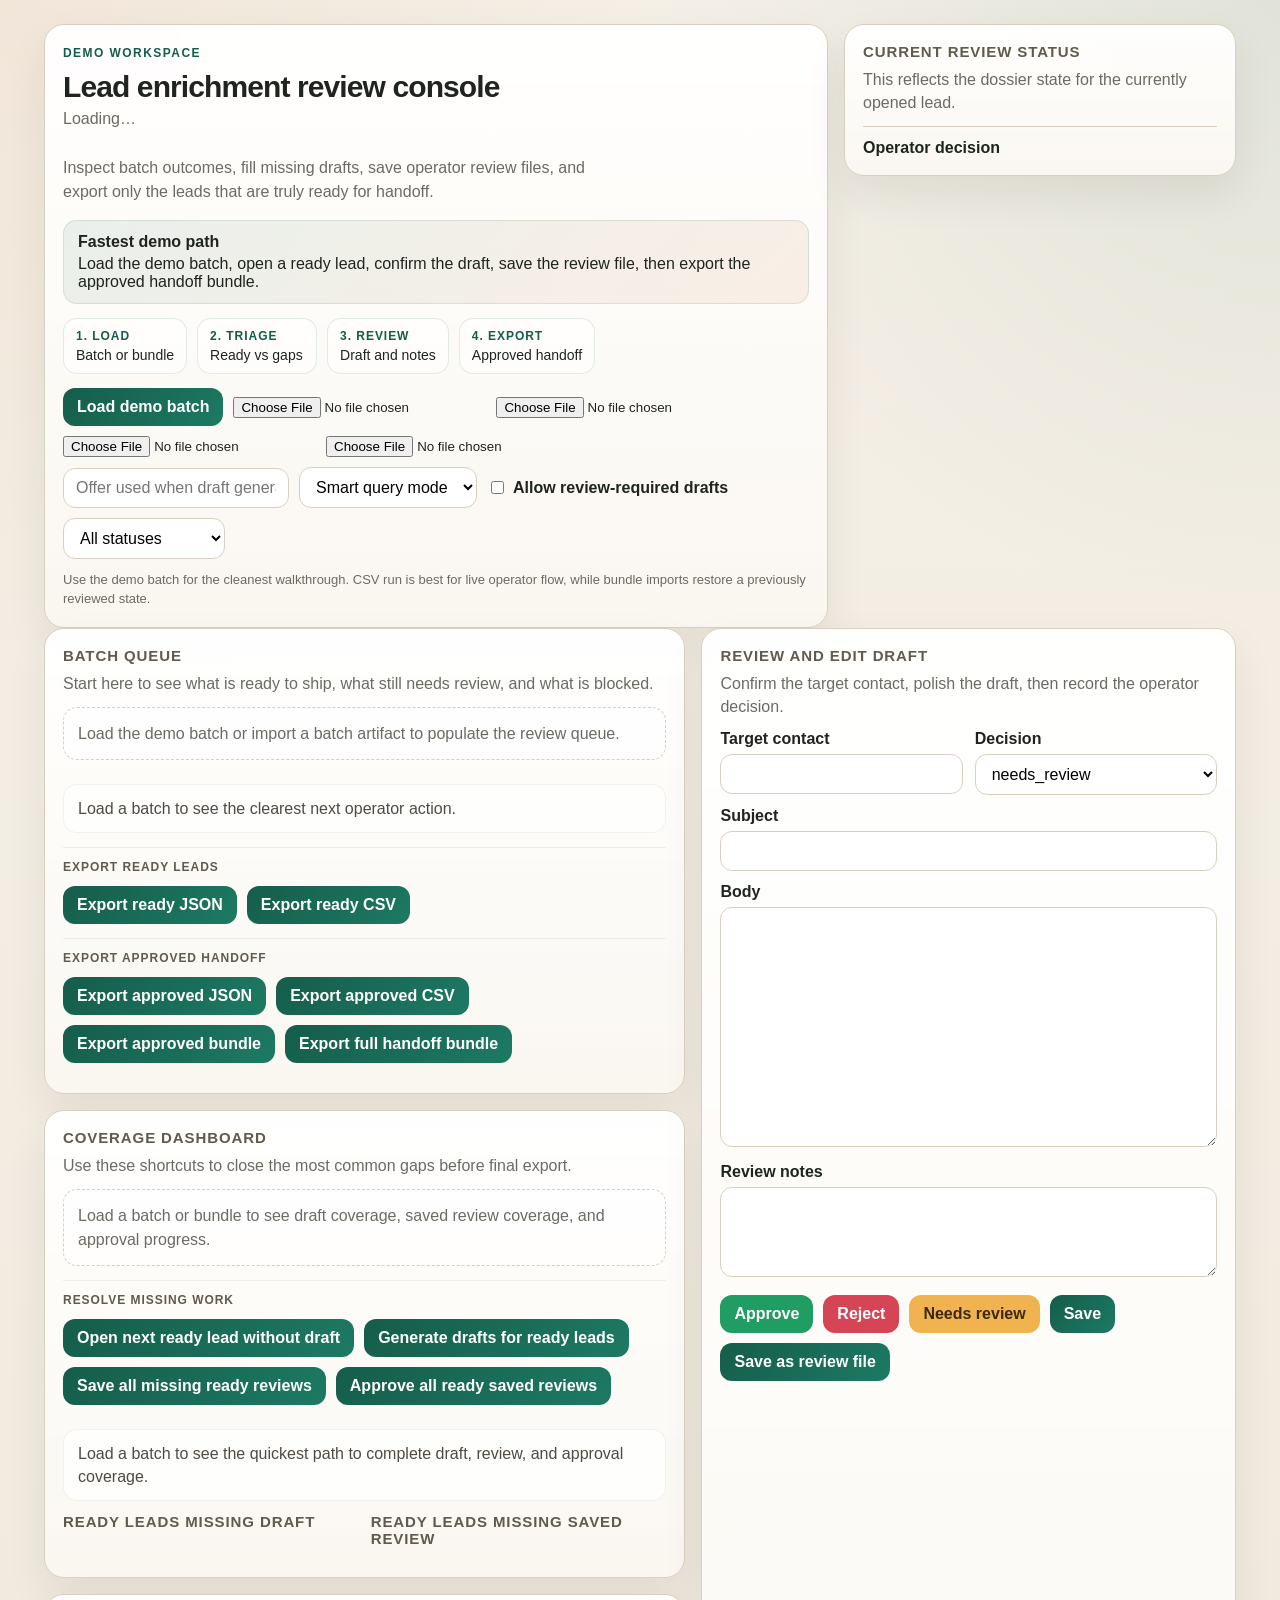
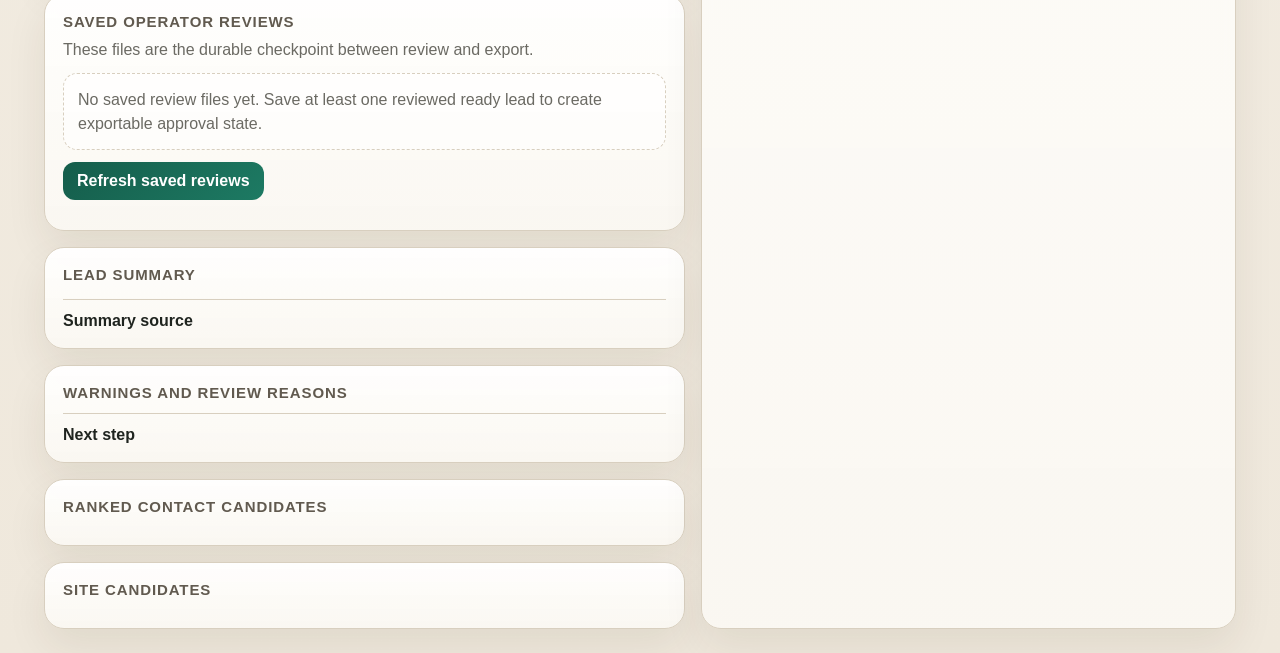
==== commit a0d630fa: "Polish demo workflow and deploy path" ====
--- a/ui/index.html
+++ b/ui/index.html
@@ -510,6 +510,7 @@
       state = normalizeReviewState(item);
       render();
       renderBatch();
+      syncActiveLeadFromSavedReview();
     }
 
     function extractBatchResults(payload) {
@@ -545,6 +546,26 @@
         lookup.set(String(item.company || '').toLowerCase(), item);
       });
       return lookup;
+    }
+
+    function getSavedReviewByCompany(company) {
+      if (!company) return null;
+      return savedReviewsState.find(item => String(item.company || '').toLowerCase() === String(company).toLowerCase()) || null;
+    }
+
+    async function syncActiveLeadFromSavedReview() {
+      if (!state?.lead?.company) return;
+      const savedReviewMeta = getSavedReviewByCompany(state.lead.company);
+      if (!savedReviewMeta?.filename) return;
+      const response = await fetch('/api/saved-reviews/open', {
+        method: 'POST',
+        headers: { 'Content-Type': 'application/json' },
+        body: JSON.stringify({ filename: savedReviewMeta.filename })
+      });
+      const payload = await response.json();
+      if (!response.ok || !payload.ok) return;
+      state = payload.review;
+      render();
     }
 
     function getRecommendedBatchIndex(results) {
@@ -811,6 +832,7 @@
         return;
       }
       await loadSavedReviews();
+      await syncActiveLeadFromSavedReview();
       const flash = document.getElementById('flash');
       flash.textContent = `Saved ${payload.count} review files`;
       flash.style.display = 'block';
@@ -883,6 +905,7 @@
         return;
       }
       await loadSavedReviews();
+      await syncActiveLeadFromSavedReview();
       const flash = document.getElementById('flash');
       flash.textContent = `Approved ${payload.count} saved reviews`;
       flash.style.display = 'block';
@@ -978,6 +1001,7 @@
         return;
       }
       savedReviewsState = payload.items || [];
+      renderBatch();
       renderSavedReviews();
       renderOpsDashboard();
     }
@@ -1211,6 +1235,7 @@
         return;
       }
       await loadSavedReviews();
+      await syncActiveLeadFromSavedReview();
       const flash = document.getElementById('flash');
       flash.textContent = `Saved to ${payload.path}`;
       flash.style.display = 'block';
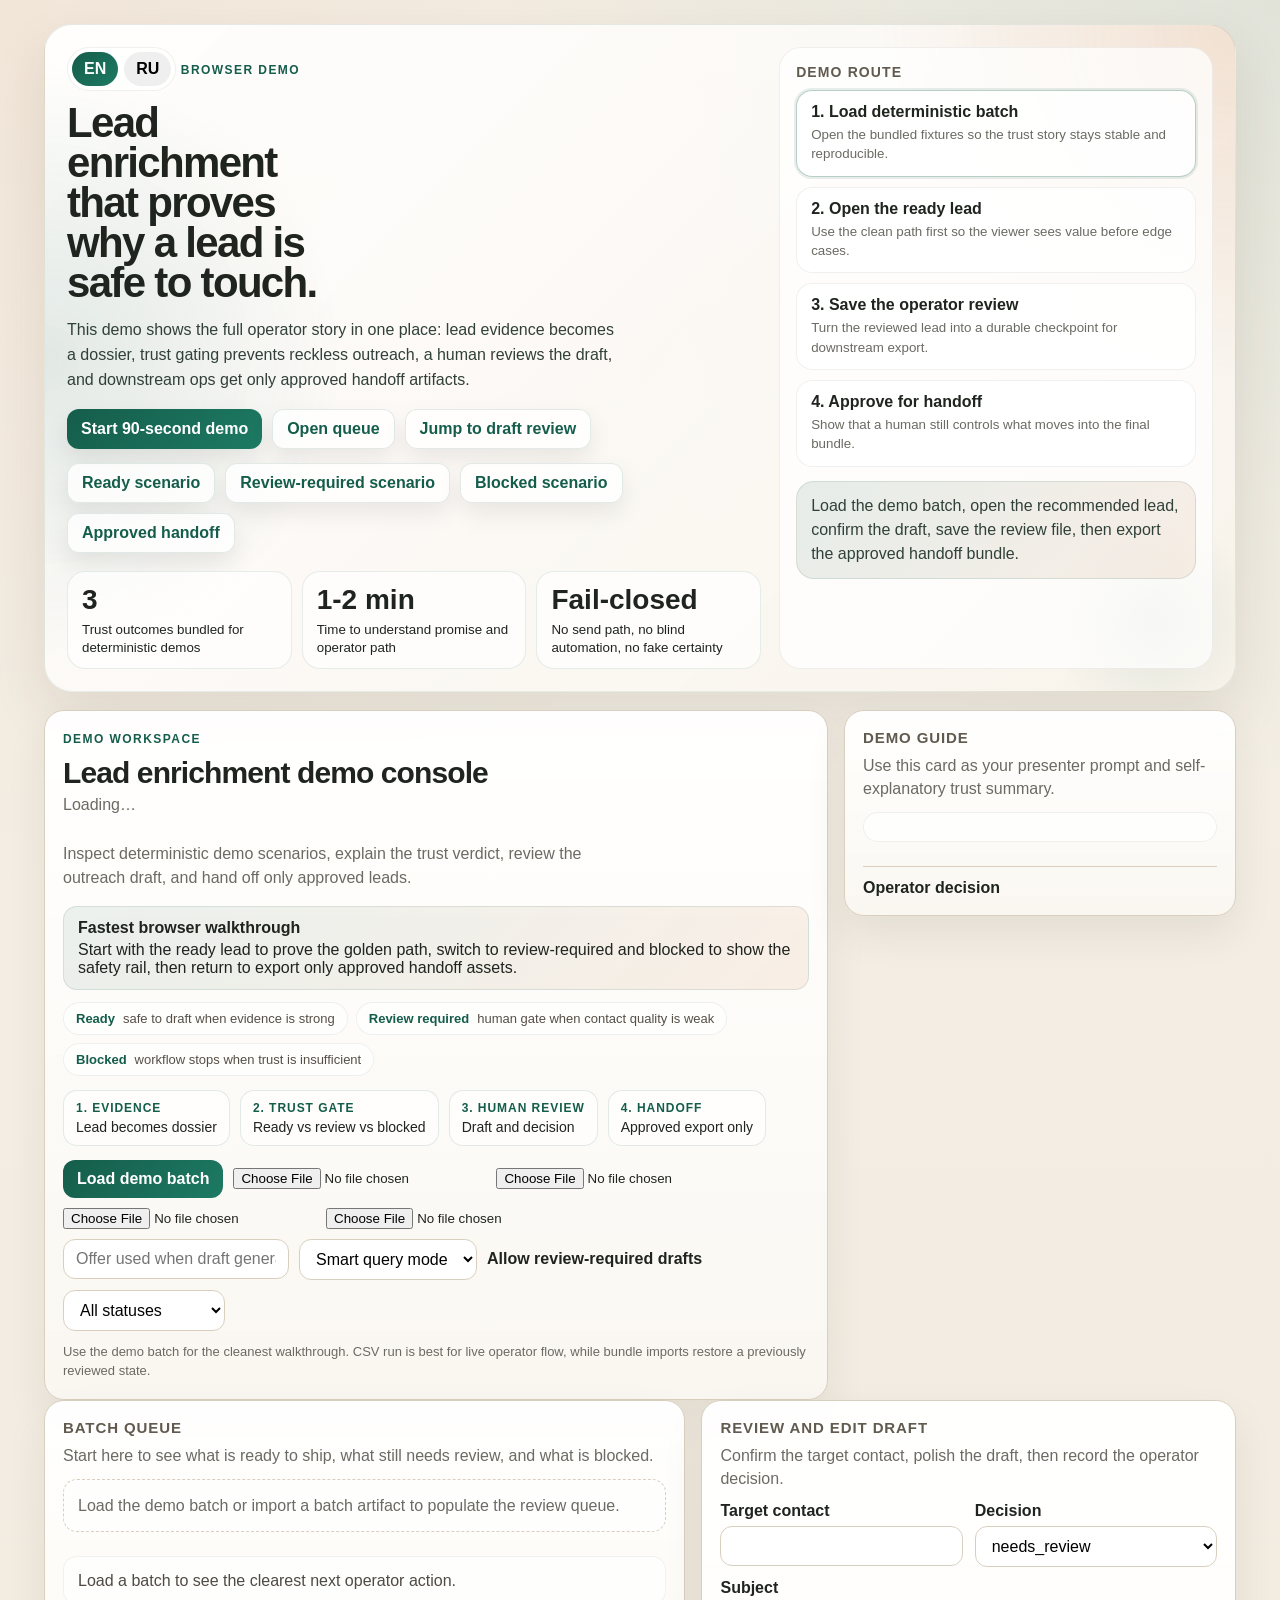
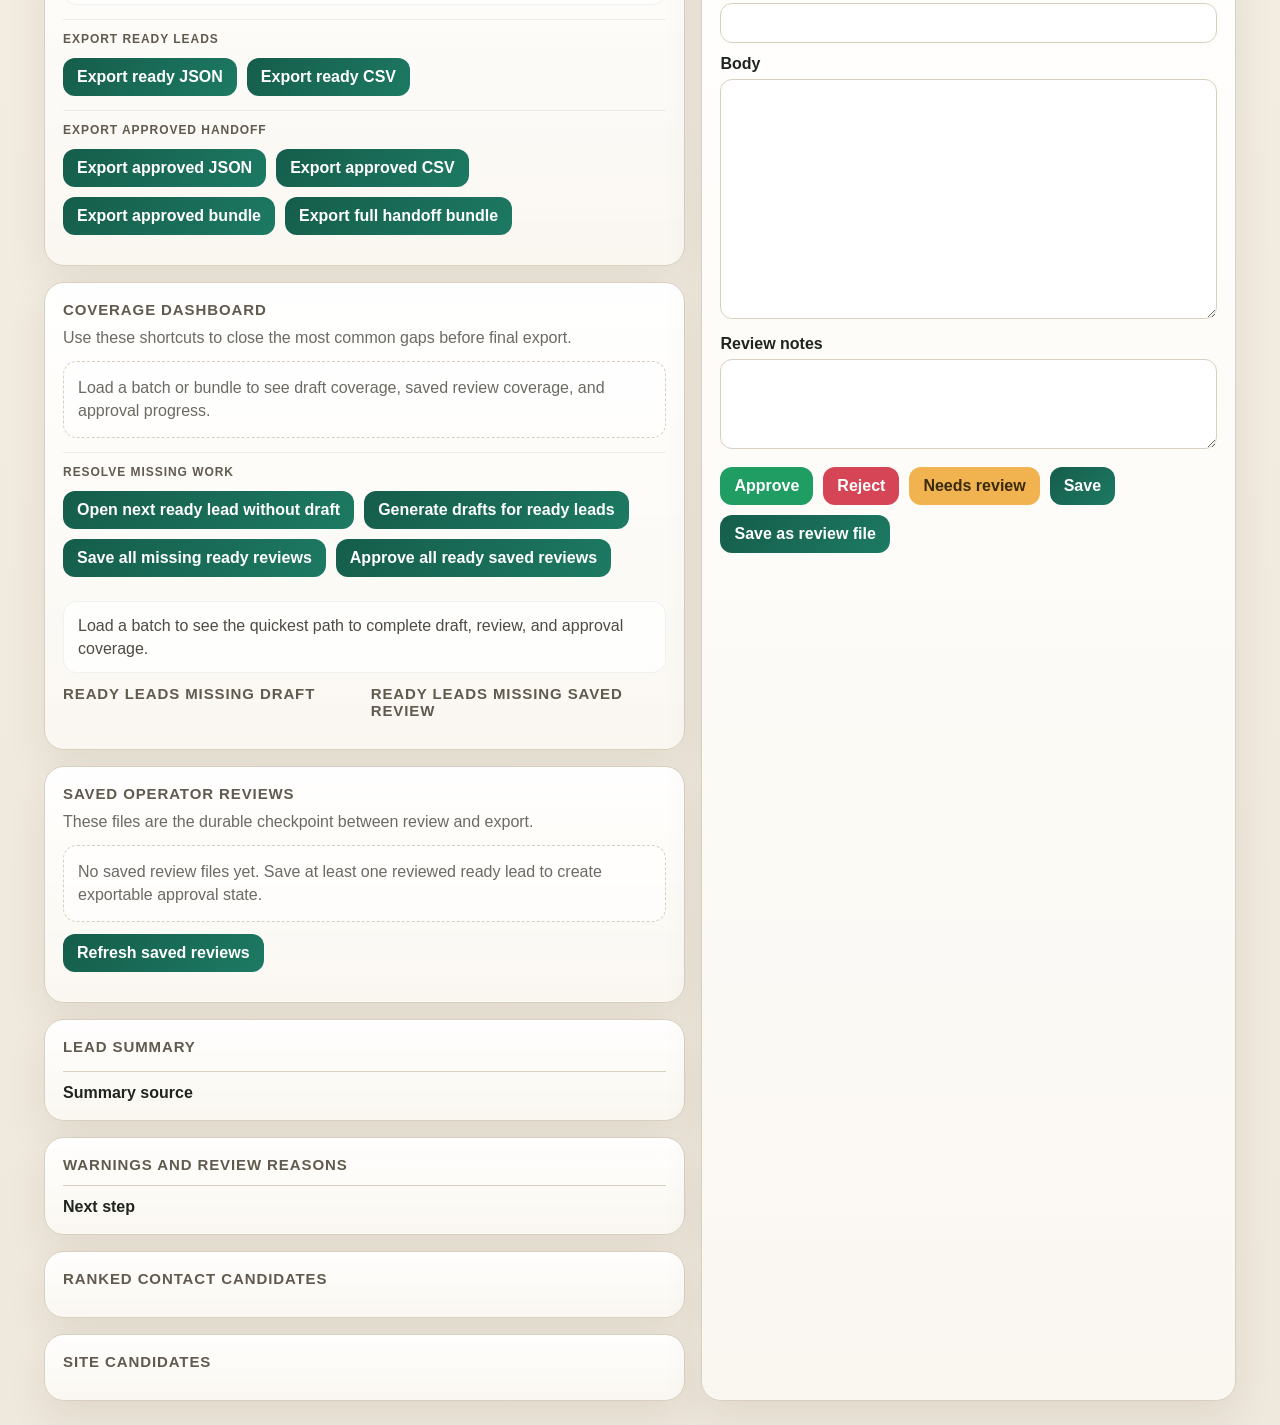
==== commit 521771c2: "Polish demo console and saved review flow" ====
--- a/ui/index.html
+++ b/ui/index.html
@@ -3,7 +3,7 @@
 <head>
   <meta charset="UTF-8" />
   <meta name="viewport" content="width=device-width, initial-scale=1.0" />
-  <title>Lead Enrichment Review Console</title>
+  <title>Lead Enrichment Demo Console</title>
   <style>
     :root {
       color-scheme: light;
@@ -31,6 +31,94 @@
       color: var(--text);
     }
     .page { max-width: 1240px; margin: 0 auto; padding: 24px; }
+    .hero-shell {
+      position: relative;
+      overflow: hidden;
+      margin-bottom: 18px;
+      padding: 22px;
+      border: 1px solid rgba(21,93,75,0.10);
+      border-radius: 28px;
+      background:
+        radial-gradient(circle at top right, rgba(201,111,45,0.16), transparent 26%),
+        radial-gradient(circle at left center, rgba(21,93,75,0.12), transparent 24%),
+        linear-gradient(135deg, rgba(255,255,255,0.94), rgba(248,243,235,0.96));
+      box-shadow: 0 24px 56px rgba(56, 42, 18, 0.10);
+    }
+    .hero-shell::after {
+      content: "";
+      position: absolute;
+      inset: auto -30px -40px auto;
+      width: 220px;
+      height: 220px;
+      border-radius: 999px;
+      background: radial-gradient(circle, rgba(21,93,75,0.10), transparent 68%);
+      pointer-events: none;
+    }
+    .hero-grid { display: grid; grid-template-columns: 1.6fr 1fr; gap: 18px; position: relative; z-index: 1; }
+    .hero-title { font-size: 42px; line-height: 0.95; margin: 0 0 10px; letter-spacing: -0.04em; max-width: 12ch; }
+    .hero-copy-strong { max-width: 62ch; color: #314039; font-size: 16px; line-height: 1.55; }
+    .cta-row, .scenario-row, .proof-grid { display: flex; flex-wrap: wrap; gap: 10px; margin-top: 14px; }
+    .cta-row button, .scenario-row button { box-shadow: 0 10px 24px rgba(0,0,0,0.08); }
+    .ghost {
+      background: rgba(255,255,255,0.78);
+      color: var(--accent);
+      border: 1px solid rgba(21,93,75,0.12);
+    }
+    .proof-grid { margin-top: 18px; }
+    .lang-switch {
+      display: inline-flex;
+      gap: 6px;
+      margin-bottom: 12px;
+      padding: 4px;
+      border-radius: 999px;
+      background: rgba(255,255,255,0.68);
+      border: 1px solid rgba(0,0,0,0.06);
+    }
+    .lang-switch button {
+      padding: 8px 12px;
+      border-radius: 999px;
+      box-shadow: none;
+    }
+    .lang-switch button.active {
+      background: linear-gradient(135deg, var(--accent), #1d7a63);
+      color: #fff;
+    }
+    .proof-box {
+      flex: 1 1 150px;
+      min-width: 150px;
+      padding: 12px 14px;
+      border-radius: 18px;
+      background: rgba(255,255,255,0.68);
+      border: 1px solid rgba(21,93,75,0.10);
+    }
+    .proof-box strong { display: block; font-size: 28px; margin-bottom: 4px; }
+    .hero-panel {
+      padding: 16px;
+      border-radius: 22px;
+      background: rgba(255,255,255,0.72);
+      border: 1px solid rgba(0,0,0,0.06);
+    }
+    .hero-panel h3 { margin: 0 0 10px; font-size: 14px; letter-spacing: 0.08em; text-transform: uppercase; color: #615a4f; }
+    .demo-checklist { display: grid; gap: 10px; }
+    .demo-step {
+      padding: 12px 12px 12px 14px;
+      border-radius: 16px;
+      border: 1px solid rgba(0,0,0,0.06);
+      background: rgba(255,255,255,0.82);
+    }
+    .demo-step.active { border-color: rgba(21,93,75,0.30); box-shadow: 0 0 0 2px rgba(21,93,75,0.10); }
+    .demo-step.done { background: rgba(232,247,239,0.92); }
+    .demo-step strong { display: block; margin-bottom: 4px; }
+    .demo-step small { color: var(--muted); line-height: 1.45; display: block; }
+    .story-banner {
+      margin-top: 14px;
+      padding: 12px 14px;
+      border-radius: 18px;
+      background: linear-gradient(135deg, rgba(21,93,75,0.10), rgba(201,111,45,0.10));
+      border: 1px solid rgba(21,93,75,0.12);
+      color: #304139;
+      line-height: 1.5;
+    }
     .header, .grid, .footer { display: grid; gap: 16px; }
     .header { grid-template-columns: 2fr 1fr; align-items: start; }
     .card {
@@ -194,34 +282,106 @@
       line-height: 1.45;
       color: #4f4a43;
     }
+    .trust-grid {
+      display: grid;
+      grid-template-columns: repeat(3, 1fr);
+      gap: 10px;
+      margin-top: 12px;
+    }
+    .trust-box {
+      padding: 12px;
+      border-radius: 14px;
+      border: 1px solid rgba(0,0,0,0.05);
+      background: rgba(255,255,255,0.74);
+    }
+    .trust-box strong { display: block; margin-bottom: 4px; }
+    .narrative-box {
+      padding: 14px;
+      border-radius: 18px;
+      background: rgba(255,255,255,0.72);
+      border: 1px solid rgba(0,0,0,0.06);
+      line-height: 1.55;
+    }
+    .narrative-box strong { display: block; margin-bottom: 6px; }
+    .scenario-pill {
+      display: inline-flex;
+      align-items: center;
+      gap: 8px;
+      border-radius: 999px;
+      padding: 8px 12px;
+      background: rgba(255,255,255,0.80);
+      border: 1px solid rgba(0,0,0,0.06);
+      font-size: 13px;
+      color: #564f46;
+    }
+    .scenario-pill b { color: var(--accent); }
     @media (max-width: 920px) {
+      .hero-grid,
       .header, .grid, .two-col { grid-template-columns: 1fr; }
       .page { padding: 16px; }
+      .hero-title { max-width: none; font-size: 34px; }
+      .trust-grid { grid-template-columns: 1fr; }
     }
   </style>
 </head>
 <body>
   <div class="page">
+    <section class="hero-shell">
+      <div class="hero-grid">
+        <div>
+          <div class="lang-switch">
+            <button id="langEnBtn" class="active" onclick="setLanguage('en')">EN</button>
+            <button id="langRuBtn" onclick="setLanguage('ru')">RU</button>
+          </div>
+          <span class="eyebrow">Browser demo</span>
+          <h1 id="heroTitle" class="hero-title">Lead enrichment that proves why a lead is safe to touch.</h1>
+          <p id="heroCopy" class="hero-copy-strong">This demo shows the full operator story in one place: lead evidence becomes a dossier, trust gating prevents reckless outreach, a human reviews the draft, and downstream ops get only approved handoff artifacts.</p>
+          <div class="cta-row">
+            <button id="startDemoBtn" class="save" onclick="startGuidedDemo()">Start 90-second demo</button>
+            <button id="openQueueBtn" class="ghost" onclick="scrollToSection('queueCard')">Open queue</button>
+            <button id="jumpDraftBtn" class="ghost" onclick="scrollToSection('draftCard')">Jump to draft review</button>
+          </div>
+          <div class="scenario-row">
+            <button id="readyScenarioBtn" class="ghost" onclick="openScenario('ready')">Ready scenario</button>
+            <button id="reviewScenarioBtn" class="ghost" onclick="openScenario('review_required')">Review-required scenario</button>
+            <button id="blockedScenarioBtn" class="ghost" onclick="openScenario('blocked')">Blocked scenario</button>
+            <button id="approvedHandoffBtn" class="ghost" onclick="scrollToSection('exportCard')">Approved handoff</button>
+          </div>
+          <div class="proof-grid">
+            <div class="proof-box"><strong>3</strong><small id="proofOne">Trust outcomes bundled for deterministic demos</small></div>
+            <div class="proof-box"><strong>1-2 min</strong><small id="proofTwo">Time to understand promise and operator path</small></div>
+            <div class="proof-box"><strong>Fail-closed</strong><small id="proofThree">No send path, no blind automation, no fake certainty</small></div>
+          </div>
+        </div>
+        <div class="hero-panel">
+          <h3 id="demoRouteTitle">Demo route</h3>
+          <div id="demoChecklist" class="demo-checklist"></div>
+          <div id="storyBanner" class="story-banner">Load the demo batch, open the recommended lead, confirm the draft, save the review file, then export the approved handoff bundle.</div>
+        </div>
+      </div>
+    </section>
+
     <div class="header">
       <section class="card">
         <span class="eyebrow">Demo workspace</span>
-        <h1 class="title">Lead enrichment review console</h1>
+        <h1 id="consoleTitle" class="title">Lead enrichment demo console</h1>
         <div id="leadMeta" class="muted">Loading…</div>
         <div class="chips" id="leadChips"></div>
-        <p class="hero-copy muted">Inspect batch outcomes, fill missing drafts, save operator review files, and export only the leads that are truly ready for handoff.</p>
+        <p id="consoleCopy" class="hero-copy muted">Inspect deterministic demo scenarios, explain the trust verdict, review the outreach draft, and hand off only approved leads.</p>
         <div class="hero-note">
-          <strong>Fastest demo path</strong>
-          Load the demo batch, open a ready lead, confirm the draft, save the review file, then export the approved handoff bundle.
+          <strong id="fastestTitle">Fastest browser walkthrough</strong>
+          <span id="fastestCopy">Start with the ready lead to prove the golden path, switch to review-required and blocked to show the safety rail, then return to export only approved handoff assets.</span>
         </div>
+        <div id="scenarioPills" class="chips"></div>
         <div class="flow-steps">
-          <div class="flow-step"><strong>1. Load</strong><span>Batch or bundle</span></div>
-          <div class="flow-step"><strong>2. Triage</strong><span>Ready vs gaps</span></div>
-          <div class="flow-step"><strong>3. Review</strong><span>Draft and notes</span></div>
-          <div class="flow-step"><strong>4. Export</strong><span>Approved handoff</span></div>
+          <div class="flow-step"><strong id="flowOneTitle">1. Evidence</strong><span id="flowOneCopy">Lead becomes dossier</span></div>
+          <div class="flow-step"><strong id="flowTwoTitle">2. Trust gate</strong><span id="flowTwoCopy">Ready vs review vs blocked</span></div>
+          <div class="flow-step"><strong id="flowThreeTitle">3. Human review</strong><span id="flowThreeCopy">Draft and decision</span></div>
+          <div class="flow-step"><strong id="flowFourTitle">4. Handoff</strong><span id="flowFourCopy">Approved export only</span></div>
         </div>
         <div class="batch-toolbar">
           <div class="toolbar-group">
-            <button class="save" onclick="loadDemoBatch()">Load demo batch</button>
+            <button id="loadDemoBtn" class="save" onclick="loadDemoBatch()">Load demo batch</button>
             <input id="batchCsvFile" type="file" accept=".csv,text/csv" onchange="runBatchCsvFile(event)" />
             <input id="batchFile" type="file" accept=".json,application/json" onchange="loadBatchFile(event)" />
             <input id="bundleZipFile" type="file" accept=".zip,application/zip" onchange="importBundleZip(event)" />
@@ -233,7 +393,7 @@
               <option value="smart">Smart query mode</option>
               <option value="basic">Basic query mode</option>
             </select>
-            <label style="display:flex;align-items:center;gap:6px;margin:0;font-weight:600;">
+            <label id="allowReviewLabel" style="display:flex;align-items:center;gap:6px;margin:0;font-weight:600;">
               <input id="allowReviewRequired" type="checkbox" />
               Allow review-required drafts
             </label>
@@ -245,14 +405,16 @@
             </select>
           </div>
         </div>
-        <div class="toolbar-note">Use the demo batch for the cleanest walkthrough. CSV run is best for live operator flow, while bundle imports restore a previously reviewed state.</div>
+        <div id="toolbarNote" class="toolbar-note">Use the demo batch for the cleanest walkthrough. CSV run is best for live operator flow, while bundle imports restore a previously reviewed state.</div>
       </section>
       <section class="card">
-        <h2 class="section-title">Current review status</h2>
-        <p class="section-lead">This reflects the dossier state for the currently opened lead.</p>
+        <h2 id="demoGuideTitle" class="section-title">Demo guide</h2>
+        <p id="demoGuideLead" class="section-lead">Use this card as your presenter prompt and self-explanatory trust summary.</p>
         <div id="reviewStatus"></div>
+        <div id="narrativeBox" class="narrative-box" style="margin-top:12px;"></div>
+        <div id="trustGrid" class="trust-grid"></div>
         <div class="source">
-          <strong>Operator decision</strong>
+          <strong id="operatorDecisionTitle">Operator decision</strong>
           <small id="operatorStatus"></small>
         </div>
       </section>
@@ -260,109 +422,109 @@
 
     <div class="grid">
       <div class="stack">
-        <section class="card">
-          <h2 class="section-title">Batch queue</h2>
-          <p class="section-lead">Start here to see what is ready to ship, what still needs review, and what is blocked.</p>
+        <section id="queueCard" class="card">
+          <h2 id="batchQueueTitle" class="section-title">Batch queue</h2>
+          <p id="batchQueueLead" class="section-lead">Start here to see what is ready to ship, what still needs review, and what is blocked.</p>
           <div id="batchEmpty" class="muted empty-state">Load the demo batch or import a batch artifact to populate the review queue.</div>
           <div id="batchSummary" class="batch-summary"></div>
           <div id="bundleSummary" class="bundle-box muted" style="display:none;"></div>
           <div id="queueHint" class="hint-box">Load a batch to see the clearest next operator action.</div>
           <div class="action-group">
-            <span class="action-label">Export ready leads</span>
+            <span id="exportReadyLabel" class="action-label">Export ready leads</span>
             <div class="batch-actions">
-              <button class="save" onclick="exportReadyJson()">Export ready JSON</button>
-              <button class="save" onclick="exportReadyCsv()">Export ready CSV</button>
+              <button id="exportReadyJsonBtn" class="save" onclick="exportReadyJson()">Export ready JSON</button>
+              <button id="exportReadyCsvBtn" class="save" onclick="exportReadyCsv()">Export ready CSV</button>
             </div>
           </div>
           <div class="action-group">
-            <span class="action-label">Export approved handoff</span>
+            <span id="exportApprovedLabel" class="action-label">Export approved handoff</span>
             <div class="batch-actions">
-              <button class="save" onclick="exportApprovedJson()">Export approved JSON</button>
-              <button class="save" onclick="exportApprovedCsv()">Export approved CSV</button>
-              <button class="save" onclick="exportApprovedBundle()">Export approved bundle</button>
-              <button class="save" onclick="exportHandoffBundle()">Export full handoff bundle</button>
+              <button id="exportApprovedJsonBtn" class="save" onclick="exportApprovedJson()">Export approved JSON</button>
+              <button id="exportApprovedCsvBtn" class="save" onclick="exportApprovedCsv()">Export approved CSV</button>
+              <button id="exportApprovedBundleBtn" class="save" onclick="exportApprovedBundle()">Export approved bundle</button>
+              <button id="exportHandoffBundleBtn" class="save" onclick="exportHandoffBundle()">Export full handoff bundle</button>
             </div>
           </div>
           <div id="batchList" class="batch-list"></div>
         </section>
 
-        <section class="card">
-          <h2 class="section-title">Coverage dashboard</h2>
-          <p class="section-lead">Use these shortcuts to close the most common gaps before final export.</p>
+        <section id="exportCard" class="card">
+          <h2 id="coverageTitle" class="section-title">Coverage dashboard</h2>
+          <p id="coverageLead" class="section-lead">Use these shortcuts to close the most common gaps before final export.</p>
           <div id="opsEmpty" class="muted empty-state">Load a batch or bundle to see draft coverage, saved review coverage, and approval progress.</div>
           <div class="action-group">
-            <span class="action-label">Resolve missing work</span>
+            <span id="resolveLabel" class="action-label">Resolve missing work</span>
             <div class="batch-actions">
-              <button class="save" onclick="openNextReadyWithoutDraft()">Open next ready lead without draft</button>
-              <button class="save" onclick="generateReadyMissingDrafts()">Generate drafts for ready leads</button>
-              <button class="save" onclick="saveAllReadyMissingReviews()">Save all missing ready reviews</button>
-              <button class="save" onclick="approveAllReadySavedReviews()">Approve all ready saved reviews</button>
+              <button id="openNextReadyBtn" class="save" onclick="openNextReadyWithoutDraft()">Open next ready lead without draft</button>
+              <button id="generateDraftsBtn" class="save" onclick="generateReadyMissingDrafts()">Generate drafts for ready leads</button>
+              <button id="saveAllReviewsBtn" class="save" onclick="saveAllReadyMissingReviews()">Save all missing ready reviews</button>
+              <button id="approveAllSavedBtn" class="save" onclick="approveAllReadySavedReviews()">Approve all ready saved reviews</button>
             </div>
           </div>
           <div id="opsGrid" class="ops-grid"></div>
           <div id="opsHint" class="hint-box">Load a batch to see the quickest path to complete draft, review, and approval coverage.</div>
           <div class="two-col" style="margin-top:12px;">
             <div>
-              <h3 class="section-title">Ready leads missing draft</h3>
+              <h3 id="missingDraftsTitle" class="section-title">Ready leads missing draft</h3>
               <div id="opsMissingDrafts" class="batch-list"></div>
             </div>
             <div>
-              <h3 class="section-title">Ready leads missing saved review</h3>
+              <h3 id="missingSavedTitle" class="section-title">Ready leads missing saved review</h3>
               <div id="opsMissingSavedReviews" class="batch-list"></div>
             </div>
           </div>
         </section>
 
         <section class="card">
-          <h2 class="section-title">Saved operator reviews</h2>
-          <p class="section-lead">These files are the durable checkpoint between review and export.</p>
+          <h2 id="savedReviewsTitle" class="section-title">Saved operator reviews</h2>
+          <p id="savedReviewsLead" class="section-lead">These files are the durable checkpoint between review and export.</p>
           <div id="savedReviewsEmpty" class="muted empty-state">No saved review files yet. Save at least one reviewed ready lead to create exportable approval state.</div>
           <div class="batch-actions">
-            <button class="save" onclick="loadSavedReviews()">Refresh saved reviews</button>
+            <button id="refreshSavedBtn" class="save" onclick="loadSavedReviews()">Refresh saved reviews</button>
           </div>
           <div id="savedReviewsList" class="batch-list"></div>
         </section>
 
         <section class="card">
-          <h2 class="section-title">Lead summary</h2>
+          <h2 id="leadSummaryTitle" class="section-title">Lead summary</h2>
           <p id="summaryText"></p>
           <div class="source">
-            <strong>Summary source</strong>
+            <strong id="summarySourceTitle">Summary source</strong>
             <small id="summarySource"></small>
           </div>
         </section>
 
         <section class="card">
-          <h2 class="section-title">Warnings and review reasons</h2>
+          <h2 id="warningsTitle" class="section-title">Warnings and review reasons</h2>
           <ul id="warningsList"></ul>
           <div class="source">
-            <strong>Next step</strong>
+            <strong id="nextStepTitle">Next step</strong>
             <small id="nextStep"></small>
           </div>
         </section>
 
         <section class="card">
-          <h2 class="section-title">Ranked contact candidates</h2>
+          <h2 id="contactsTitle" class="section-title">Ranked contact candidates</h2>
           <div id="contacts"></div>
         </section>
 
         <section class="card">
-          <h2 class="section-title">Site candidates</h2>
+          <h2 id="sitesTitle" class="section-title">Site candidates</h2>
           <div id="siteCandidates"></div>
         </section>
       </div>
 
       <div class="stack">
-        <section class="card">
-          <h2 class="section-title">Review and edit draft</h2>
-          <p class="section-lead">Confirm the target contact, polish the draft, then record the operator decision.</p>
+        <section id="draftCard" class="card">
+          <h2 id="draftTitle" class="section-title">Review and edit draft</h2>
+          <p id="draftLead" class="section-lead">Confirm the target contact, polish the draft, then record the operator decision.</p>
           <div class="two-col">
             <div>
-              <label for="targetContact">Target contact</label>
+              <label id="targetContactLabel" for="targetContact">Target contact</label>
               <input id="targetContact" type="text" />
             </div>
             <div>
-              <label for="decision">Decision</label>
+              <label id="decisionLabel" for="decision">Decision</label>
               <select id="decision">
                 <option value="needs_review">needs_review</option>
                 <option value="approved">approved</option>
@@ -371,23 +533,23 @@
             </div>
           </div>
           <div style="margin-top:12px;">
-            <label for="subject">Subject</label>
+            <label id="subjectLabel" for="subject">Subject</label>
             <input id="subject" type="text" />
           </div>
           <div style="margin-top:12px;">
-            <label for="body">Body</label>
+            <label id="bodyLabel" for="body">Body</label>
             <textarea id="body"></textarea>
           </div>
           <div style="margin-top:12px;">
-            <label for="notes">Review notes</label>
+            <label id="notesLabel" for="notes">Review notes</label>
             <textarea id="notes" class="note"></textarea>
           </div>
           <div class="actions">
-            <button class="approve" onclick="setDecision('approved')">Approve</button>
-            <button class="reject" onclick="setDecision('rejected')">Reject</button>
-            <button class="needs-review" onclick="setDecision('needs_review')">Needs review</button>
-            <button class="save" onclick="saveReview()">Save</button>
-            <button class="save" onclick="saveAsReviewFile()">Save as review file</button>
+            <button id="approveBtn" class="approve" onclick="setDecision('approved')">Approve</button>
+            <button id="rejectBtn" class="reject" onclick="setDecision('rejected')">Reject</button>
+            <button id="needsReviewBtn" class="needs-review" onclick="setDecision('needs_review')">Needs review</button>
+            <button id="saveBtn" class="save" onclick="saveReview()">Save</button>
+            <button id="saveAsBtn" class="save" onclick="saveAsReviewFile()">Save as review file</button>
           </div>
           <div id="flash" class="flash">Saved</div>
         </section>
@@ -401,21 +563,230 @@
     let activeBatchIndex = null;
     let savedReviewsState = [];
     let bundleSummaryState = null;
+    let currentLang = localStorage.getItem('leo_demo_lang') || 'en';
+
+    const UI = {
+      en: {
+        pageTitle: 'Lead Enrichment Demo Console',
+        heroTitle: 'Lead enrichment that proves why a lead is safe to touch.',
+        heroCopy: 'This demo shows the full operator story in one place: lead evidence becomes a dossier, trust gating prevents reckless outreach, a human reviews the draft, and downstream ops get only approved handoff artifacts.',
+        startDemoBtn: 'Start 90-second demo',
+        openQueueBtn: 'Open queue',
+        jumpDraftBtn: 'Jump to draft review',
+        readyScenarioBtn: 'Ready scenario',
+        reviewScenarioBtn: 'Review-required scenario',
+        blockedScenarioBtn: 'Blocked scenario',
+        approvedHandoffBtn: 'Approved handoff',
+        proofOne: 'Trust outcomes bundled for deterministic demos',
+        proofTwo: 'Time to understand promise and operator path',
+        proofThree: 'No send path, no blind automation, no fake certainty',
+        demoRouteTitle: 'Demo route',
+        consoleTitle: 'Lead enrichment demo console',
+        consoleCopy: 'Inspect deterministic demo scenarios, explain the trust verdict, review the outreach draft, and hand off only approved leads.',
+        fastestTitle: 'Fastest browser walkthrough',
+        fastestCopy: 'Start with the ready lead to prove the golden path, switch to review-required and blocked to show the safety rail, then return to export only approved handoff assets.',
+        flowOneTitle: '1. Evidence',
+        flowOneCopy: 'Lead becomes dossier',
+        flowTwoTitle: '2. Trust gate',
+        flowTwoCopy: 'Ready vs review vs blocked',
+        flowThreeTitle: '3. Human review',
+        flowThreeCopy: 'Draft and decision',
+        flowFourTitle: '4. Handoff',
+        flowFourCopy: 'Approved export only',
+        loadDemoBtn: 'Load demo batch',
+        batchOfferPlaceholder: 'Offer used when draft generation needs it',
+        allowReviewLabel: 'Allow review-required drafts',
+        toolbarNote: 'Use the demo batch for the cleanest walkthrough. CSV run is best for live operator flow, while bundle imports restore a previously reviewed state.',
+        demoGuideTitle: 'Demo guide',
+        demoGuideLead: 'Use this card as your presenter prompt and self-explanatory trust summary.',
+        operatorDecisionTitle: 'Operator decision',
+        batchQueueTitle: 'Batch queue',
+        batchQueueLead: 'Start here to see what is ready to ship, what still needs review, and what is blocked.',
+        exportReadyLabel: 'Export ready leads',
+        exportReadyJsonBtn: 'Export ready JSON',
+        exportReadyCsvBtn: 'Export ready CSV',
+        exportApprovedLabel: 'Export approved handoff',
+        exportApprovedJsonBtn: 'Export approved JSON',
+        exportApprovedCsvBtn: 'Export approved CSV',
+        exportApprovedBundleBtn: 'Export approved bundle',
+        exportHandoffBundleBtn: 'Export full handoff bundle',
+        coverageTitle: 'Coverage dashboard',
+        coverageLead: 'Use these shortcuts to close the most common gaps before final export.',
+        resolveLabel: 'Resolve missing work',
+        openNextReadyBtn: 'Open next ready lead without draft',
+        generateDraftsBtn: 'Generate drafts for ready leads',
+        saveAllReviewsBtn: 'Save all missing ready reviews',
+        approveAllSavedBtn: 'Approve all ready saved reviews',
+        missingDraftsTitle: 'Ready leads missing draft',
+        missingSavedTitle: 'Ready leads missing saved review',
+        savedReviewsTitle: 'Saved operator reviews',
+        savedReviewsLead: 'These files are the durable checkpoint between review and export.',
+        refreshSavedBtn: 'Refresh saved reviews',
+        leadSummaryTitle: 'Lead summary',
+        summarySourceTitle: 'Summary source',
+        warningsTitle: 'Warnings and review reasons',
+        nextStepTitle: 'Next step',
+        contactsTitle: 'Ranked contact candidates',
+        sitesTitle: 'Site candidates',
+        draftTitle: 'Review and edit draft',
+        draftLead: 'Confirm the target contact, polish the draft, then record the operator decision.',
+        targetContactLabel: 'Target contact',
+        decisionLabel: 'Decision',
+        subjectLabel: 'Subject',
+        bodyLabel: 'Body',
+        notesLabel: 'Review notes',
+        approveBtn: 'Approve',
+        rejectBtn: 'Reject',
+        needsReviewBtn: 'Needs review',
+        saveBtn: 'Save',
+        saveAsBtn: 'Save as review file',
+      },
+      ru: {
+        pageTitle: 'Демо Lead Enrichment',
+        heroTitle: 'Обогащение лидов, которое объясняет, почему с лидом безопасно работать.',
+        heroCopy: 'Это демо показывает весь операторский путь в одном месте: доказательства превращаются в досье, проверка доверия не даёт запускать рискованный outreach, человек проверяет черновик, а дальше в операционную команду уходят только одобренные артефакты.',
+        startDemoBtn: 'Запустить демо на 90 секунд',
+        openQueueBtn: 'Открыть очередь',
+        jumpDraftBtn: 'Перейти к черновику',
+        readyScenarioBtn: 'Сценарий: готово',
+        reviewScenarioBtn: 'Сценарий: нужен review',
+        blockedScenarioBtn: 'Сценарий: блокировка',
+        approvedHandoffBtn: 'Одобренный handoff',
+        proofOne: 'Три сценария доверия уже включены в детерминированное демо',
+        proofTwo: '1-2 минуты, чтобы понять ценность и путь оператора',
+        proofThree: 'Никакой отправки, слепой автоматизации и фальшивой уверенности',
+        demoRouteTitle: 'Маршрут демо',
+        consoleTitle: 'Демо-консоль обогащения лидов',
+        consoleCopy: 'Смотри детерминированные сценарии демо, объясняй verdict по доверию, проверяй черновик outreach и передавай дальше только одобренные лиды.',
+        fastestTitle: 'Самый быстрый показ',
+        fastestCopy: 'Начни с готового лида, чтобы показать чистый путь, потом переключись на сценарии с ручной проверкой и блокировкой, а в конце вернись к одобренному handoff.',
+        flowOneTitle: '1. Доказательства',
+        flowOneCopy: 'Лид превращается в досье',
+        flowTwoTitle: '2. Проверка доверия',
+        flowTwoCopy: 'Готово / review / блокировка',
+        flowThreeTitle: '3. Проверка человеком',
+        flowThreeCopy: 'Черновик и решение',
+        flowFourTitle: '4. Handoff',
+        flowFourCopy: 'Только одобренный экспорт',
+        loadDemoBtn: 'Загрузить демо-пакет',
+        batchOfferPlaceholder: 'Оффер для генерации черновиков, если нужен',
+        allowReviewLabel: 'Разрешить черновики для сценариев с review',
+        toolbarNote: 'Для самой чистой презентации используй демо-пакет. CSV подходит для живого операторского сценария, а импорт bundle восстанавливает ранее сохранённое состояние.',
+        demoGuideTitle: 'Гид по демо',
+        demoGuideLead: 'Эта карточка работает как подсказка презентеру и как самодостаточное объяснение trust-логики.',
+        operatorDecisionTitle: 'Решение оператора',
+        batchQueueTitle: 'Очередь пакета',
+        batchQueueLead: 'Здесь сразу видно, что уже готово к handoff, что требует ручной проверки и что заблокировано.',
+        exportReadyLabel: 'Экспорт готовых лидов',
+        exportReadyJsonBtn: 'Экспорт готовых в JSON',
+        exportReadyCsvBtn: 'Экспорт готовых в CSV',
+        exportApprovedLabel: 'Экспорт одобренного handoff',
+        exportApprovedJsonBtn: 'Экспорт одобренных в JSON',
+        exportApprovedCsvBtn: 'Экспорт одобренных в CSV',
+        exportApprovedBundleBtn: 'Экспорт одобренного bundle',
+        exportHandoffBundleBtn: 'Экспорт полного bundle для handoff',
+        coverageTitle: 'Панель покрытия',
+        coverageLead: 'Эти шорткаты закрывают самые частые пробелы перед финальным экспортом.',
+        resolveLabel: 'Закрыть недостающую работу',
+        openNextReadyBtn: 'Открыть следующий готовый лид без черновика',
+        generateDraftsBtn: 'Сгенерировать черновики для готовых лидов',
+        saveAllReviewsBtn: 'Сохранить все недостающие review-файлы',
+        approveAllSavedBtn: 'Одобрить все сохранённые ready review',
+        missingDraftsTitle: 'Готовые лиды без черновика',
+        missingSavedTitle: 'Готовые лиды без saved review',
+        savedReviewsTitle: 'Сохранённые review-файлы оператора',
+        savedReviewsLead: 'Эти файлы являются устойчивой контрольной точкой между review и export.',
+        refreshSavedBtn: 'Обновить review-файлы',
+        leadSummaryTitle: 'Сводка по лиду',
+        summarySourceTitle: 'Источник сводки',
+        warningsTitle: 'Предупреждения и причины review',
+        nextStepTitle: 'Следующий шаг',
+        contactsTitle: 'Приоритетные кандидаты на контакт',
+        sitesTitle: 'Кандидаты на сайт',
+        draftTitle: 'Проверка и редактирование черновика',
+        draftLead: 'Подтверди целевой контакт, отполируй черновик и зафиксируй решение оператора.',
+        targetContactLabel: 'Целевой контакт',
+        decisionLabel: 'Решение',
+        subjectLabel: 'Тема',
+        bodyLabel: 'Текст',
+        notesLabel: 'Заметки ревью',
+        approveBtn: 'Одобрить',
+        rejectBtn: 'Отклонить',
+        needsReviewBtn: 'Нужен review',
+        saveBtn: 'Сохранить',
+        saveAsBtn: 'Сохранить как review-файл',
+      }
+    };
 
     function badgeClass(status) {
       return ['ready', 'review_required', 'blocked'].includes(status) ? status : 'review_required';
     }
 
     function prettyStatus(status) {
-      const labels = {
-        ready: 'Ready',
-        review_required: 'Review required',
-        blocked: 'Blocked',
-        approved: 'Approved',
-        rejected: 'Rejected',
-        needs_review: 'Needs review'
-      };
+      const labels = currentLang === 'ru'
+        ? {
+            ready: 'Готово',
+            review_required: 'Нужен review',
+            blocked: 'Заблокировано',
+            approved: 'Одобрено',
+            rejected: 'Отклонено',
+            needs_review: 'Нужен review'
+          }
+        : {
+            ready: 'Ready',
+            review_required: 'Review required',
+            blocked: 'Blocked',
+            approved: 'Approved',
+            rejected: 'Rejected',
+            needs_review: 'Needs review'
+          };
       return labels[status] || status || 'Unknown';
+    }
+
+    function ui(key) {
+      return UI[currentLang][key] || UI.en[key] || key;
+    }
+
+    function setLanguage(lang) {
+      currentLang = lang === 'ru' ? 'ru' : 'en';
+      localStorage.setItem('leo_demo_lang', currentLang);
+      document.documentElement.lang = currentLang;
+      document.title = ui('pageTitle');
+      document.getElementById('langEnBtn').classList.toggle('active', currentLang === 'en');
+      document.getElementById('langRuBtn').classList.toggle('active', currentLang === 'ru');
+      const ids = Object.keys(UI.en).filter(key => !['pageTitle', 'batchOfferPlaceholder'].includes(key));
+      ids.forEach(id => {
+        const el = document.getElementById(id);
+        if (el) el.textContent = ui(id);
+      });
+      document.getElementById('batchOffer').placeholder = ui('batchOfferPlaceholder');
+      const batchFilter = document.getElementById('batchFilter');
+      if (batchFilter) {
+        batchFilter.options[0].text = currentLang === 'ru' ? 'Все статусы' : 'All statuses';
+        batchFilter.options[1].text = currentLang === 'ru' ? 'Готово' : 'Ready';
+        batchFilter.options[2].text = currentLang === 'ru' ? 'Нужен review' : 'Review required';
+        batchFilter.options[3].text = currentLang === 'ru' ? 'Заблокировано' : 'Blocked';
+      }
+      const batchQueryMode = document.getElementById('batchQueryMode');
+      if (batchQueryMode) {
+        batchQueryMode.options[0].text = currentLang === 'ru' ? 'Умный режим запросов' : 'Smart query mode';
+        batchQueryMode.options[1].text = currentLang === 'ru' ? 'Базовый режим запросов' : 'Basic query mode';
+      }
+      const decision = document.getElementById('decision');
+      if (decision) {
+        decision.options[0].text = currentLang === 'ru' ? 'Нужен review' : 'needs_review';
+        decision.options[1].text = currentLang === 'ru' ? 'Одобрено' : 'approved';
+        decision.options[2].text = currentLang === 'ru' ? 'Отклонено' : 'rejected';
+      }
+      const flash = document.getElementById('flash');
+      if (flash && (flash.textContent === 'Saved' || flash.textContent === 'Сохранено')) {
+        flash.textContent = currentLang === 'ru' ? 'Сохранено' : 'Saved';
+      }
+      renderScenarioPills();
+      render();
+      renderBatch();
+      renderSavedReviews();
+      renderOpsDashboard();
     }
 
     function esc(value) {
@@ -424,7 +795,7 @@
 
     function sourceLabel(source) {
       if (!source) return 'n/a';
-      return `${source.source_type || 'unknown'} · ${source.source_url || 'n/a'}`;
+      return `${source.source_type || (currentLang === 'ru' ? 'неизвестно' : 'unknown')} · ${source.source_url || 'n/a'}`;
     }
 
     function renderList(id, items, fallback = 'None') {
@@ -436,45 +807,222 @@
       el.innerHTML = items.map(item => `<li>${esc(item)}</li>`).join('');
     }
 
+    function scrollToSection(id) {
+      document.getElementById(id)?.scrollIntoView({ behavior: 'smooth', block: 'start' });
+    }
+
+    function getScenarioCounts() {
+      const results = extractBatchResults(batchState);
+      return {
+        ready: results.filter(item => getBatchStatus(item) === 'ready').length,
+        review_required: results.filter(item => getBatchStatus(item) === 'review_required').length,
+        blocked: results.filter(item => getBatchStatus(item) === 'blocked').length,
+      };
+    }
+
+    function renderScenarioPills() {
+      const container = document.getElementById('scenarioPills');
+      if (!batchState) {
+        container.innerHTML = [
+          currentLang === 'ru'
+            ? '<span class="scenario-pill"><b>Ready</b> можно драфтить, когда evidence сильный</span>'
+            : '<span class="scenario-pill"><b>Ready</b> safe to draft when evidence is strong</span>',
+          currentLang === 'ru'
+            ? '<span class="scenario-pill"><b>Review required</b> human gate при слабом contact quality</span>'
+            : '<span class="scenario-pill"><b>Review required</b> human gate when contact quality is weak</span>',
+          currentLang === 'ru'
+            ? '<span class="scenario-pill"><b>Blocked</b> workflow останавливается при слабом trust</span>'
+            : '<span class="scenario-pill"><b>Blocked</b> workflow stops when trust is insufficient</span>',
+        ].join('');
+        return;
+      }
+      const counts = getScenarioCounts();
+      container.innerHTML = [
+        currentLang === 'ru'
+          ? `<span class="scenario-pill"><b>Ready</b> ${esc(counts.ready)} сценарий(я)</span>`
+          : `<span class="scenario-pill"><b>Ready</b> ${esc(counts.ready)} bundled scenario${counts.ready === 1 ? '' : 's'}</span>`,
+        currentLang === 'ru'
+          ? `<span class="scenario-pill"><b>Нужен review</b> ${esc(counts.review_required)} сценарий(я)</span>`
+          : `<span class="scenario-pill"><b>Review required</b> ${esc(counts.review_required)} bundled scenario${counts.review_required === 1 ? '' : 's'}</span>`,
+        currentLang === 'ru'
+          ? `<span class="scenario-pill"><b>Blocked</b> ${esc(counts.blocked)} сценарий(я)</span>`
+          : `<span class="scenario-pill"><b>Blocked</b> ${esc(counts.blocked)} bundled scenario${counts.blocked === 1 ? '' : 's'}</span>`,
+      ].join('');
+    }
+
+    function getCurrentNarrative() {
+      if (!state?.dossier?.review) {
+        return currentLang === 'ru' ? {
+          title: 'Загрузи демо-пакет',
+          body: 'Эта страница создана, чтобы показывать продукт, а не просто рассказывать о нём. Загрузи демо-пакет, открой детерминированный лид, объясни проверку доверия, а потом покажи review и export по готовому лиду.',
+          trust: [
+            ['Доказательства', 'Кураторские fixtures делают историю стабильной в каждом демо.'],
+            ['Контроль оператора', 'Финальное решение перед handoff всё ещё остаётся за человеком.'],
+            ['Результат для ops', 'Экспорт можно ограничить только одобренными готовыми лидами.'],
+          ],
+        } : {
+          title: 'Load the demo batch',
+          body: 'This page is built to show the product, not just describe it. Start the demo batch to open a deterministic lead, explain the trust gate, then review and export a ready lead.',
+          trust: [
+            ['Evidence', 'Curated fixtures keep the story stable across every demo run.'],
+            ['Operator control', 'A human still owns the final decision before handoff.'],
+            ['Ops outcome', 'Exports can stay limited to approved ready leads.'],
+          ],
+        };
+      }
+      const review = state.dossier.review || {};
+      const saved = getSavedReviewByCompany(state.lead.company || '');
+      const decision = state.review_decision || {};
+      if (review.status === 'ready') {
+        return currentLang === 'ru' ? {
+          title: 'Чистый путь: лид достаточно надёжен для черновика и review',
+          body: saved?.decision_status === 'approved'
+            ? 'Этот лид уже прошёл полный браузерный путь: сильные доказательства, редактируемый черновик, явное одобрение человеком и готовность к одобренному handoff-экспорту.'
+            : 'Это самый чистый лид для начала демо. Проверка доверия зелёная, черновик можно редактировать, а оператор может одобрить его перед downstream export.',
+          trust: [
+            ['Почему лид готов', 'Есть подтверждённый сайт и приоритетный официальный контакт, поэтому создание черновика допустимо.'],
+            ['Почему человек всё ещё в процессе', 'Оператор всё равно вручную одобряет, отклоняет или возвращает лид на review.'],
+            ['Что показать дальше', saved?.decision_status === 'approved' ? 'Перейди к одобренному экспорту и покажи payoff handoff.' : 'Сохрани review-файл, одобри его и затем покажи approved export bundle.'],
+          ],
+        } : {
+          title: 'Golden path: safe enough to draft and review',
+          body: saved?.decision_status === 'approved'
+            ? 'This lead has crossed the full browser story: strong evidence, editable draft, explicit human approval, and eligibility for approved handoff export.'
+            : 'This is the cleanest lead to demo first. The trust gate is green, the draft is editable, and the operator can approve it before exporting downstream artifacts.',
+          trust: [
+            ['Why ready', 'Verified site plus a ranked official contact make drafting permissible.'],
+            ['Why human stays in loop', 'The operator still approves, rejects, or sends back for review.'],
+            ['What to show next', saved?.decision_status === 'approved' ? 'Jump to approved export to show the handoff payoff.' : 'Save the review file, approve it, then show the approved export bundle.'],
+          ],
+        };
+      }
+      if (review.status === 'review_required') {
+        return currentLang === 'ru' ? {
+          title: 'Страховка: компания выглядит правдоподобно, но контактные доказательства слабые',
+          body: 'Этот сценарий важен, потому что он доказывает: продукт не создаёт черновик автоматически каждый раз, когда просто находит компанию. Он показывает доказательства, объясняет риск и ставит human gate.',
+          trust: [
+            ['Почему пауза', 'Компания может быть реальной, но лучший контактный путь недостаточно силён для автоматического outreach.'],
+            ['Что видит оператор', 'Предупреждения, ранжированные контакты и понятный следующий шаг вместо фальшивой уверенности.'],
+            ['Что это доказывает', 'Система защищает доверие и brand risk, работая fail-closed при слабом качестве контактов.'],
+          ],
+        } : {
+          title: 'Safety rail: plausible company, weak contact evidence',
+          body: 'This scenario matters because it proves the product does not blindly draft whenever it finds a company. It surfaces evidence, explains the risk, and pauses for human judgment.',
+          trust: [
+            ['Why paused', 'Company evidence may be real, but the best contact path is not strong enough for automatic outreach.'],
+            ['What the operator sees', 'Warnings, ranked contacts, and a clear next step instead of fake confidence.'],
+            ['What this proves', 'The system protects trust and brand risk by failing closed when contact quality is weak.'],
+          ],
+        };
+      }
+      return currentLang === 'ru' ? {
+        title: 'Сценарий блокировки: недостаточно надёжных доказательств',
+        body: 'Это история отказа. Продукт останавливается до генерации черновика, а не делает вид, что noisy scrape output готов к outreach.',
+        trust: [
+          ['Почему заблокировано', 'Workflow не может уверенно определить надёжный company/contact path.'],
+          ['Что получает оператор', 'Явное объяснение, почему система отказалась продолжать.'],
+          ['Что это доказывает', 'Продукт спроектирован вокруг trust-first qualification, а не ради количества.'],
+        ],
+      } : {
+        title: 'Blocked path: not enough trustworthy evidence',
+        body: 'This is the refusal story. The product stops before draft generation rather than pretending noisy scrape output is outreach-ready.',
+        trust: [
+          ['Why blocked', 'The workflow cannot confidently identify a trustworthy company/contact path.'],
+          ['What the operator gets', 'A visible explanation of why the system refused to continue.'],
+          ['What this proves', 'The product is designed for trust-first qualification, not volume for volume’s sake.'],
+        ],
+      };
+    }
+
+    function renderDemoChecklist() {
+      const checklist = document.getElementById('demoChecklist');
+      const saved = state?.lead?.company ? getSavedReviewByCompany(state.lead.company) : null;
+      const approved = saved?.decision_status === 'approved';
+      const reviewStatus = state?.dossier?.review?.status;
+      const steps = [
+        {
+          done: Boolean(batchState),
+          active: !batchState,
+          title: currentLang === 'ru' ? '1. Загрузить детерминированный пакет' : '1. Load deterministic batch',
+          copy: currentLang === 'ru' ? 'Открой подготовленные fixtures, чтобы история доверия была стабильной и воспроизводимой.' : 'Open the bundled fixtures so the trust story stays stable and reproducible.',
+        },
+        {
+          done: reviewStatus === 'ready',
+          active: Boolean(batchState) && reviewStatus !== 'ready',
+          title: currentLang === 'ru' ? '2. Открыть готовый лид' : '2. Open the ready lead',
+          copy: currentLang === 'ru' ? 'Сначала покажи чистый путь, чтобы человек увидел ценность до edge cases.' : 'Use the clean path first so the viewer sees value before edge cases.',
+        },
+        {
+          done: Boolean(saved),
+          active: reviewStatus === 'ready' && !saved,
+          title: currentLang === 'ru' ? '3. Сохранить review оператора' : '3. Save the operator review',
+          copy: currentLang === 'ru' ? 'Преврати проверенный лид в устойчивую контрольную точку для downstream export.' : 'Turn the reviewed lead into a durable checkpoint for downstream export.',
+        },
+        {
+          done: approved,
+          active: Boolean(saved) && !approved,
+          title: currentLang === 'ru' ? '4. Одобрить для handoff' : '4. Approve for handoff',
+          copy: currentLang === 'ru' ? 'Покажи, что человек всё ещё контролирует, что попадает в финальный bundle.' : 'Show that a human still controls what moves into the final bundle.',
+        },
+      ];
+      checklist.innerHTML = steps.map(step => `
+        <div class="demo-step ${step.done ? 'done' : ''} ${step.active ? 'active' : ''}">
+          <strong>${esc(step.title)}</strong>
+          <small>${esc(step.copy)}</small>
+        </div>
+      `).join('');
+    }
+
     function render() {
       if (!state) return;
       const dossier = state.dossier;
       const decision = state.review_decision;
-      document.getElementById('leadMeta').textContent = `${state.lead.company} · ${state.lead.domain || 'no domain'} · offer: ${state.lead.offer || 'n/a'}`;
+      document.getElementById('leadMeta').textContent = `${state.lead.company} · ${state.lead.domain || (currentLang === 'ru' ? 'без домена' : 'no domain')} · ${currentLang === 'ru' ? 'оффер' : 'offer'}: ${state.lead.offer || 'n/a'}`;
       document.getElementById('leadChips').innerHTML = [
-        `Review: ${prettyStatus(dossier.review.status)}`,
-        `Confidence: ${dossier.confidence ?? 'n/a'}`,
-        `Best contact: ${dossier.best_contact_email || 'none'}`
+        `${currentLang === 'ru' ? 'Статус review' : 'Review'}: ${prettyStatus(dossier.review.status)}`,
+        `${currentLang === 'ru' ? 'Уверенность' : 'Confidence'}: ${dossier.confidence ?? 'n/a'}`,
+        `${currentLang === 'ru' ? 'Лучший контакт' : 'Best contact'}: ${dossier.best_contact_email || (currentLang === 'ru' ? 'нет' : 'none')}`
       ].map(v => `<span class="chip">${esc(v)}</span>`).join('');
 
       document.getElementById('reviewStatus').innerHTML = `<span class="status ${badgeClass(dossier.review.status)}">${esc(prettyStatus(dossier.review.status))}</span>`;
-      document.getElementById('operatorStatus').textContent = `${prettyStatus(decision.status)} · updated ${decision.updated_at}`;
-      document.getElementById('summaryText').textContent = dossier.summary || 'No summary available';
+      document.getElementById('operatorStatus').textContent = currentLang === 'ru'
+        ? `${prettyStatus(decision.status)} · обновлено ${decision.updated_at}`
+        : `${prettyStatus(decision.status)} · updated ${decision.updated_at}`;
+      const narrative = getCurrentNarrative();
+      document.getElementById('narrativeBox').innerHTML = `<strong>${esc(narrative.title)}</strong>${esc(narrative.body)}`;
+      document.getElementById('trustGrid').innerHTML = narrative.trust.map(([title, copy]) => `
+        <div class="trust-box">
+          <strong>${esc(title)}</strong>
+          <small>${esc(copy)}</small>
+        </div>
+      `).join('');
+      document.getElementById('summaryText').textContent = dossier.summary || (currentLang === 'ru' ? 'Нет summary' : 'No summary available');
       document.getElementById('summarySource').textContent = sourceLabel(dossier.summary_source);
-      renderList('warningsList', [...(dossier.warnings || []), ...(dossier.review.reasons || [])], 'No warnings');
+      renderList('warningsList', [...(dossier.warnings || []), ...(dossier.review.reasons || [])], currentLang === 'ru' ? 'Без предупреждений' : 'No warnings');
       document.getElementById('nextStep').textContent = dossier.review.next_step || 'n/a';
 
       document.getElementById('contacts').innerHTML = (dossier.review.top_contact_candidates || []).map(contact => `
         <div class="contact">
           <strong>${esc(contact.email)}</strong>
-          <small>score ${esc(contact.score)} · ${esc(contact.tier)} · ${esc(contact.reasons.join(', '))}</small><br />
+          <small>${currentLang === 'ru' ? 'оценка' : 'score'} ${esc(contact.score)} · ${esc(contact.tier)} · ${esc(contact.reasons.join(', '))}</small><br />
           <small>${esc(sourceLabel(contact.source))}</small>
         </div>
-      `).join('') || '<div class="muted">No ranked contacts</div>';
+      `).join('') || `<div class="muted">${currentLang === 'ru' ? 'Нет приоритетных контактов' : 'No ranked contacts'}</div>`;
 
       document.getElementById('siteCandidates').innerHTML = (dossier.site_candidates || []).map(site => `
         <div class="contact">
           <strong><a href="${esc(site.url)}" target="_blank" rel="noreferrer">${esc(site.domain)}</a></strong>
-          <small>combined ${esc(site.combined_score)} · verified=${esc(site.verified)} · ${esc(site.title || 'no title')}</small><br />
-          <small>${esc(site.snippet || site.reason || 'no snippet')}</small>
+          <small>${currentLang === 'ru' ? 'суммарная оценка' : 'combined'} ${esc(site.combined_score)} · ${currentLang === 'ru' ? 'подтверждено' : 'verified'}=${esc(site.verified)} · ${esc(site.title || (currentLang === 'ru' ? 'без заголовка' : 'no title'))}</small><br />
+          <small>${esc(site.snippet || site.reason || (currentLang === 'ru' ? 'без сниппета' : 'no snippet'))}</small>
         </div>
-      `).join('') || '<div class="muted">No candidate sites</div>';
+      `).join('') || `<div class="muted">${currentLang === 'ru' ? 'Нет кандидатов на сайт' : 'No candidate sites'}</div>`;
 
       document.getElementById('targetContact').value = state.draft.target_contact || '';
       document.getElementById('subject').value = state.draft.subject || '';
       document.getElementById('body').value = state.draft.body || '';
       document.getElementById('notes').value = decision.notes || '';
       document.getElementById('decision').value = decision.status || 'needs_review';
+      renderDemoChecklist();
     }
 
     function normalizeReviewState(item) {
@@ -497,7 +1045,7 @@
         review_decision: {
           status: 'needs_review',
           notes: '',
-          updated_at: 'batch-selected',
+          updated_at: currentLang === 'ru' ? 'выбрано из пакета' : 'batch-selected',
         },
       };
     }
@@ -586,6 +1134,24 @@
       if (index !== null && index >= 0) {
         openBatchLead(index);
       }
+    }
+
+    async function openScenario(status) {
+      if (!batchState) {
+        await loadDemoBatch();
+      }
+      const results = extractBatchResults(batchState);
+      const index = results.findIndex(item => getBatchStatus(item) === status);
+      if (index >= 0) {
+        openBatchLead(index);
+        scrollToSection('queueCard');
+      }
+    }
+
+    async function startGuidedDemo() {
+      await loadDemoBatch();
+      await openScenario('ready');
+      scrollToSection('queueCard');
     }
 
     function renderBatch() {
@@ -600,7 +1166,9 @@
         list.innerHTML = '';
         bundleSummary.style.display = 'none';
         bundleSummary.textContent = '';
-        queueHint.textContent = 'Load a batch to see the clearest next operator action.';
+        queueHint.textContent = currentLang === 'ru' ? 'Загрузи пакет, чтобы увидеть самый понятный следующий шаг для оператора.' : 'Load a batch to see the clearest next operator action.';
+        renderScenarioPills();
+        renderDemoChecklist();
         return;
       }
 
@@ -616,15 +1184,17 @@
 
       empty.style.display = 'none';
       summary.innerHTML = [
-        ['Total leads', counts.total],
-        ['Ready', counts.ready || 0],
-        ['Review required', counts.review_required || 0],
-        ['Blocked', counts.blocked || 0],
+        [currentLang === 'ru' ? 'Всего лидов' : 'Total leads', counts.total],
+        [currentLang === 'ru' ? 'Готово' : 'Ready', counts.ready || 0],
+        [currentLang === 'ru' ? 'Нужен review' : 'Review required', counts.review_required || 0],
+        [currentLang === 'ru' ? 'Заблокировано' : 'Blocked', counts.blocked || 0],
       ].map(([label, value]) => `<div class="batch-box"><strong>${esc(value)}</strong><br><small>${esc(label)}</small></div>`).join('');
 
       if (bundleSummaryState) {
         bundleSummary.style.display = 'block';
-        bundleSummary.innerHTML = `<span class="mini-label">Imported bundle summary</span>Ready ${esc(bundleSummaryState.ready_count)} of ${esc(bundleSummaryState.total_results)} leads · ${esc(bundleSummaryState.saved_reviews_count)} saved reviews restored`;
+        bundleSummary.innerHTML = currentLang === 'ru'
+          ? `<span class="mini-label">Сводка импортированного bundle</span>Готовых лидов: ${esc(bundleSummaryState.ready_count)} из ${esc(bundleSummaryState.total_results)} · восстановлено review-файлов: ${esc(bundleSummaryState.saved_reviews_count)}`
+          : `<span class="mini-label">Imported bundle summary</span>Ready ${esc(bundleSummaryState.ready_count)} of ${esc(bundleSummaryState.total_results)} leads · ${esc(bundleSummaryState.saved_reviews_count)} saved reviews restored`;
       } else {
         bundleSummary.style.display = 'none';
         bundleSummary.textContent = '';
@@ -636,15 +1206,25 @@
         return getBatchStatus(item) === 'ready' && !saved;
       }).length;
       if (readyWithoutDraftCount > 0) {
-        queueHint.textContent = `Best next step: ${readyWithoutDraftCount} ready lead${readyWithoutDraftCount === 1 ? '' : 's'} still need a draft.`;
+        queueHint.textContent = currentLang === 'ru'
+          ? `Лучший следующий шаг: у ${readyWithoutDraftCount} готовых лидов всё ещё нет черновика.`
+          : `Best next step: ${readyWithoutDraftCount} ready lead${readyWithoutDraftCount === 1 ? '' : 's'} still need a draft.`;
       } else if (readyWithoutSavedCount > 0) {
-        queueHint.textContent = `Best next step: ${readyWithoutSavedCount} ready lead${readyWithoutSavedCount === 1 ? '' : 's'} still need a saved review file.`;
+        queueHint.textContent = currentLang === 'ru'
+          ? `Лучший следующий шаг: у ${readyWithoutSavedCount} готовых лидов всё ещё нет сохранённого review-файла.`
+          : `Best next step: ${readyWithoutSavedCount} ready lead${readyWithoutSavedCount === 1 ? '' : 's'} still need a saved review file.`;
       } else if (counts.ready > 0) {
-        queueHint.textContent = 'Best next step: review a ready lead, confirm the decision, then export the approved handoff.';
+        queueHint.textContent = currentLang === 'ru'
+          ? 'Лучший следующий шаг: открой готовый лид, подтверди решение и затем экспортируй approved handoff.'
+          : 'Best next step: review a ready lead, confirm the decision, then export the approved handoff.';
       } else if (counts.review_required > 0) {
-        queueHint.textContent = 'Best next step: inspect review-required leads and decide whether any deserve a manual override.';
+        queueHint.textContent = currentLang === 'ru'
+          ? 'Лучший следующий шаг: изучи лиды с review и реши, заслуживает ли кто-то ручного override.'
+          : 'Best next step: inspect review-required leads and decide whether any deserve a manual override.';
       } else {
-        queueHint.textContent = 'No ready leads yet. This batch is mostly blocked or still waiting on better evidence.';
+        queueHint.textContent = currentLang === 'ru'
+          ? 'Готовых лидов пока нет. Этот пакет в основном заблокирован или всё ещё ждёт лучших доказательств.'
+          : 'No ready leads yet. This batch is mostly blocked or still waiting on better evidence.';
       }
 
       list.innerHTML = filtered.map(item => {
@@ -653,11 +1233,11 @@
         const savedReview = savedLookup.get(getBatchCompany(item).toLowerCase());
         const hasDraft = getBatchDraftState(item);
         const itemMeta = [
-          hasDraft ? '<span class="mini-chip ok">Draft ready</span>' : '<span class="mini-chip warn">No draft</span>',
-          savedReview ? '<span class="mini-chip ok">Saved review</span>' : '<span class="mini-chip warn">No saved review</span>',
+          hasDraft ? `<span class="mini-chip ok">${currentLang === 'ru' ? 'Черновик готов' : 'Draft ready'}</span>` : `<span class="mini-chip warn">${currentLang === 'ru' ? 'Нет черновика' : 'No draft'}</span>`,
+          savedReview ? `<span class="mini-chip ok">${currentLang === 'ru' ? 'Review-файл сохранён' : 'Saved review'}</span>` : `<span class="mini-chip warn">${currentLang === 'ru' ? 'Нет review-файла' : 'No saved review'}</span>`,
           savedReview && savedReview.decision_status === 'approved'
-            ? '<span class="mini-chip ok">Approved</span>'
-            : '<span class="mini-chip">Decision pending</span>'
+            ? `<span class="mini-chip ok">${currentLang === 'ru' ? 'Одобрено' : 'Approved'}</span>`
+            : `<span class="mini-chip">${currentLang === 'ru' ? 'Решение не принято' : 'Decision pending'}</span>`
         ].join('');
         return `
         <button type="button" class="batch-item ${isActive ? 'active' : ''}" onclick="openBatchLead(${originalIndex})">
@@ -667,7 +1247,9 @@
           <div class="batch-meta">${itemMeta}</div>
         </button>
       `;
-      }).join('') || '<div class="muted">No leads match this filter.</div>';
+      }).join('') || `<div class="muted">${currentLang === 'ru' ? 'Нет лидов, подходящих под этот фильтр.' : 'No leads match this filter.'}</div>`;
+      renderScenarioPills();
+      renderDemoChecklist();
     }
 
     function renderSavedReviews() {
@@ -676,19 +1258,21 @@
       if (!savedReviewsState.length) {
         empty.style.display = 'block';
         list.innerHTML = '';
+        renderDemoChecklist();
         return;
       }
       empty.style.display = 'none';
       list.innerHTML = savedReviewsState.map((item, index) => `
         <button type="button" class="batch-item saved-review" onclick="openSavedReviewByIndex(${index})">
           <h4>${esc(item.company)}</h4>
-          <small>${esc(item.filename)} · ${esc(item.domain)} · updated ${esc(item.updated_at)}</small>
+          <small>${esc(item.filename)} · ${esc(item.domain)} · ${currentLang === 'ru' ? 'обновлено' : 'updated'} ${esc(item.updated_at)}</small>
           <div style="margin-top:8px;">
             <span class="status ${badgeClass(item.review_status)}">${esc(prettyStatus(item.review_status))}</span>
           </div>
-          <small>Decision: ${esc(prettyStatus(item.decision_status))}</small>
+          <small>${currentLang === 'ru' ? 'Решение' : 'Decision'}: ${esc(prettyStatus(item.decision_status))}</small>
         </button>
       `).join('');
+      renderDemoChecklist();
     }
 
     function renderOpsDashboard() {
@@ -702,7 +1286,8 @@
         grid.innerHTML = '';
         missingDrafts.innerHTML = '';
         missingSavedReviews.innerHTML = '';
-        opsHint.textContent = 'Load a batch to see the quickest path to complete draft, review, and approval coverage.';
+        opsHint.textContent = currentLang === 'ru' ? 'Загрузи пакет, чтобы увидеть кратчайший путь к полному покрытию по черновикам, review и approvals.' : 'Load a batch to see the quickest path to complete draft, review, and approval coverage.';
+        renderDemoChecklist();
         return;
       }
 
@@ -727,23 +1312,23 @@
 
       empty.style.display = 'none';
       grid.innerHTML = [
-        ['Ready leads', ready.length],
-        ['Draft coverage', `${draftCoverage}%`],
-        ['Saved review coverage', `${savedCoverage}%`],
-        ['Approved coverage', `${approvedCoverage}%`],
-        ['Saved review files', savedReviewsState.length],
+        [currentLang === 'ru' ? 'Готовые лиды' : 'Ready leads', ready.length],
+        [currentLang === 'ru' ? 'Покрытие черновиками' : 'Draft coverage', `${draftCoverage}%`],
+        [currentLang === 'ru' ? 'Покрытие review-файлами' : 'Saved review coverage', `${savedCoverage}%`],
+        [currentLang === 'ru' ? 'Покрытие approval' : 'Approved coverage', `${approvedCoverage}%`],
+        [currentLang === 'ru' ? 'Сохранённые review-файлы' : 'Saved review files', savedReviewsState.length],
       ].map(([label, value]) => `<div class="ops-box"><strong>${esc(value)}</strong><small>${esc(label)}</small></div>`).join('');
 
       if (!ready.length) {
-        opsHint.textContent = 'There are no ready leads yet, so export is gated upstream by trust review.';
+        opsHint.textContent = currentLang === 'ru' ? 'Готовых лидов пока нет, поэтому export заблокирован upstream trust review.' : 'There are no ready leads yet, so export is gated upstream by trust review.';
       } else if (draftCoverage < 100) {
-        opsHint.textContent = 'Fastest path: generate or open the remaining ready leads that still have no draft.';
+        opsHint.textContent = currentLang === 'ru' ? 'Самый быстрый путь: сгенерируй или открой оставшиеся ready лиды, у которых ещё нет черновика.' : 'Fastest path: generate or open the remaining ready leads that still have no draft.';
       } else if (savedCoverage < 100) {
-        opsHint.textContent = 'Fastest path: save review files for the remaining ready leads before handoff.';
+        opsHint.textContent = currentLang === 'ru' ? 'Самый быстрый путь: сохрани review-файлы для оставшихся ready лидов перед handoff.' : 'Fastest path: save review files for the remaining ready leads before handoff.';
       } else if (approvedCoverage < 100) {
-        opsHint.textContent = 'Fastest path: approve the saved ready reviews that should move into the final handoff bundle.';
+        opsHint.textContent = currentLang === 'ru' ? 'Самый быстрый путь: одобри сохранённые ready review, которые должны попасть в финальный handoff bundle.' : 'Fastest path: approve the saved ready reviews that should move into the final handoff bundle.';
       } else {
-        opsHint.textContent = 'Coverage is complete. The batch is ready for approved export.';
+        opsHint.textContent = currentLang === 'ru' ? 'Покрытие полное. Пакет готов к approved export.' : 'Coverage is complete. The batch is ready for approved export.';
       }
 
       const missingDraftItems = ready.filter(item => {
@@ -753,17 +1338,18 @@
       missingDrafts.innerHTML = missingDraftItems.map(item => `
         <div class="batch-item">
           <h4>${esc(getBatchCompany(item))}</h4>
-          <small>${esc(getBatchDomain(item))} · ready but no draft</small>
+          <small>${esc(getBatchDomain(item))} · ${currentLang === 'ru' ? 'лид готов, но черновика нет' : 'ready but no draft'}</small>
         </div>
-      `).join('') || '<div class="muted">All ready leads have drafts.</div>';
+      `).join('') || `<div class="muted">${currentLang === 'ru' ? 'У всех ready лидов уже есть черновики.' : 'All ready leads have drafts.'}</div>`;
 
       const missingSavedItems = ready.filter(item => !savedCompanies.has(getBatchCompany(item).toLowerCase()));
       missingSavedReviews.innerHTML = missingSavedItems.map(item => `
         <div class="batch-item">
           <h4>${esc(getBatchCompany(item))}</h4>
-          <small>${esc(getBatchDomain(item))} · ready but no saved review file</small>
+          <small>${esc(getBatchDomain(item))} · ${currentLang === 'ru' ? 'лид готов, но review-файл не сохранён' : 'ready but no saved review file'}</small>
         </div>
-      `).join('') || '<div class="muted">All ready leads have saved review coverage.</div>';
+      `).join('') || `<div class="muted">${currentLang === 'ru' ? 'У всех ready лидов уже есть сохранённые review-файлы.' : 'All ready leads have saved review coverage.'}</div>`;
+      renderDemoChecklist();
     }
 
     function buildReviewPayloadFromBatchItem(item) {
@@ -797,13 +1383,13 @@
 
     function openNextReadyWithoutDraft() {
       if (!batchState) {
-        alert('Load a batch first');
+        alert(currentLang === 'ru' ? 'Сначала загрузи пакет' : 'Load a batch first');
         return;
       }
       const results = extractBatchResults(batchState);
       const target = getReadyWithoutDraftItems()[0];
       if (!target) {
-        alert('All ready leads already have drafts');
+        alert(currentLang === 'ru' ? 'У всех ready лидов уже есть черновики' : 'All ready leads already have drafts');
         return;
       }
       const index = results.indexOf(target);
@@ -812,12 +1398,12 @@
 
     async function saveAllReadyMissingReviews() {
       if (!batchState) {
-        alert('Load a batch first');
+        alert(currentLang === 'ru' ? 'Сначала загрузи пакет' : 'Load a batch first');
         return;
       }
       const items = getReadyWithoutSavedReviewItems();
       if (!items.length) {
-        alert('All ready leads already have saved review files');
+        alert(currentLang === 'ru' ? 'У всех ready лидов уже есть сохранённые review-файлы' : 'All ready leads already have saved review files');
         return;
       }
       const reviews = items.map(buildReviewPayloadFromBatchItem);
@@ -828,28 +1414,28 @@
       });
       const payload = await response.json();
       if (!response.ok || !payload.ok) {
-        alert(payload.error || 'Bulk save failed');
+        alert(payload.error || (currentLang === 'ru' ? 'Массовое сохранение не удалось' : 'Bulk save failed'));
         return;
       }
       await loadSavedReviews();
       await syncActiveLeadFromSavedReview();
       const flash = document.getElementById('flash');
-      flash.textContent = `Saved ${payload.count} review files`;
+      flash.textContent = currentLang === 'ru' ? `Сохранено review-файлов: ${payload.count}` : `Saved ${payload.count} review files`;
       flash.style.display = 'block';
       setTimeout(() => {
         flash.style.display = 'none';
-        flash.textContent = 'Saved';
+        flash.textContent = currentLang === 'ru' ? 'Сохранено' : 'Saved';
       }, 2200);
     }
 
     async function generateReadyMissingDrafts() {
       if (!batchState) {
-        alert('Load a batch first');
+        alert(currentLang === 'ru' ? 'Сначала загрузи пакет' : 'Load a batch first');
         return;
       }
       const items = getReadyWithoutDraftItems();
       if (!items.length) {
-        alert('All ready leads already have drafts');
+        alert(currentLang === 'ru' ? 'У всех ready лидов уже есть черновики' : 'All ready leads already have drafts');
         return;
       }
       const response = await fetch('/api/batch/generate-drafts', {
@@ -862,24 +1448,24 @@
       });
       const payload = await response.json();
       if (!response.ok || !payload.ok) {
-        alert(payload.error || 'Bulk draft generation failed');
+        alert(payload.error || (currentLang === 'ru' ? 'Массовая генерация черновиков не удалась' : 'Bulk draft generation failed'));
         return;
       }
       batchState = payload.batch;
       renderBatch();
       renderOpsDashboard();
       const flash = document.getElementById('flash');
-      flash.textContent = `Generated ${payload.generated_count} drafts`;
+      flash.textContent = currentLang === 'ru' ? `Сгенерировано черновиков: ${payload.generated_count}` : `Generated ${payload.generated_count} drafts`;
       flash.style.display = 'block';
       setTimeout(() => {
         flash.style.display = 'none';
-        flash.textContent = 'Saved';
+        flash.textContent = currentLang === 'ru' ? 'Сохранено' : 'Saved';
       }, 2200);
     }
 
     async function approveAllReadySavedReviews() {
       if (!batchState) {
-        alert('Load a batch first');
+        alert(currentLang === 'ru' ? 'Сначала загрузи пакет' : 'Load a batch first');
         return;
       }
       const readyCompanies = new Set(
@@ -891,7 +1477,7 @@
         .filter(item => item.review_status === 'ready' && item.decision_status !== 'approved' && readyCompanies.has(String(item.company || '').toLowerCase()))
         .map(item => item.filename);
       if (!filenames.length) {
-        alert('No ready saved reviews to approve');
+        alert(currentLang === 'ru' ? 'Нет сохранённых ready review для approval' : 'No ready saved reviews to approve');
         return;
       }
       const response = await fetch('/api/saved-reviews/approve-many', {
@@ -901,17 +1487,17 @@
       });
       const payload = await response.json();
       if (!response.ok || !payload.ok) {
-        alert(payload.error || 'Bulk approve failed');
+        alert(payload.error || (currentLang === 'ru' ? 'Массовое одобрение не удалось' : 'Bulk approve failed'));
         return;
       }
       await loadSavedReviews();
       await syncActiveLeadFromSavedReview();
       const flash = document.getElementById('flash');
-      flash.textContent = `Approved ${payload.count} saved reviews`;
+      flash.textContent = currentLang === 'ru' ? `Одобрено review-файлов: ${payload.count}` : `Approved ${payload.count} saved reviews`;
       flash.style.display = 'block';
       setTimeout(() => {
         flash.style.display = 'none';
-        flash.textContent = 'Saved';
+        flash.textContent = currentLang === 'ru' ? 'Сохранено' : 'Saved';
       }, 2200);
     }
 
@@ -952,7 +1538,7 @@
       });
       const payload = await response.json();
       if (!response.ok || !payload.ok) {
-        alert(payload.error || 'Bundle import failed');
+        alert(payload.error || (currentLang === 'ru' ? 'Импорт bundle не удался' : 'Bundle import failed'));
         return;
       }
       batchState = payload.imported.batch;
@@ -980,7 +1566,7 @@
       });
       const payload = await response.json();
       if (!response.ok || !payload.ok) {
-        alert(payload.error || 'Approved bundle import failed');
+        alert(payload.error || (currentLang === 'ru' ? 'Импорт approved bundle не удался' : 'Approved bundle import failed'));
         return;
       }
       batchState = payload.imported.batch;
@@ -997,7 +1583,7 @@
       const response = await fetch('/api/saved-reviews');
       const payload = await response.json();
       if (!response.ok || !payload.ok) {
-        alert(payload.error || 'Saved reviews load failed');
+        alert(payload.error || (currentLang === 'ru' ? 'Не удалось загрузить сохранённые review-файлы' : 'Saved reviews load failed'));
         return;
       }
       savedReviewsState = payload.items || [];
@@ -1016,7 +1602,7 @@
       });
       const payload = await response.json();
       if (!response.ok || !payload.ok) {
-        alert(payload.error || 'Saved review open failed');
+        alert(payload.error || (currentLang === 'ru' ? 'Не удалось открыть сохранённый review-файл' : 'Saved review open failed'));
         return;
       }
       state = payload.review;
@@ -1039,7 +1625,7 @@
       });
       const payload = await response.json();
       if (!response.ok || !payload.ok) {
-        alert(payload.error || 'CSV batch run failed');
+        alert(payload.error || (currentLang === 'ru' ? 'Запуск CSV-пакета не удался' : 'CSV batch run failed'));
         return;
       }
       batchState = payload.batch;
@@ -1077,7 +1663,7 @@
 
     async function exportReadyJson() {
       if (!batchState) {
-        alert('Load or run a batch first');
+        alert(currentLang === 'ru' ? 'Сначала загрузи или запусти пакет' : 'Load or run a batch first');
         return;
       }
       const response = await fetch('/api/batch/export-ready', {
@@ -1087,7 +1673,7 @@
       });
       const payload = await response.json();
       if (!response.ok || !payload.ok) {
-        alert(payload.error || 'Ready JSON export failed');
+        alert(payload.error || (currentLang === 'ru' ? 'Экспорт готовых лидов в JSON не удался' : 'Ready JSON export failed'));
         return;
       }
       downloadText('ready-leads.json', `${JSON.stringify(payload.export, null, 2)}\n`, 'application/json');
@@ -1095,7 +1681,7 @@
 
     async function exportReadyCsv() {
       if (!batchState) {
-        alert('Load or run a batch first');
+        alert(currentLang === 'ru' ? 'Сначала загрузи или запусти пакет' : 'Load or run a batch first');
         return;
       }
       const response = await fetch('/api/batch/export-ready-csv', {
@@ -1105,7 +1691,7 @@
       });
       const payload = await response.json();
       if (!response.ok || !payload.ok) {
-        alert(payload.error || 'Ready CSV export failed');
+        alert(payload.error || (currentLang === 'ru' ? 'Экспорт готовых лидов в CSV не удался' : 'Ready CSV export failed'));
         return;
       }
       downloadText('ready-leads.csv', payload.csv_text, 'text/csv;charset=utf-8');
@@ -1113,7 +1699,7 @@
 
     async function exportApprovedJson() {
       if (!batchState) {
-        alert('Load or run a batch first');
+        alert(currentLang === 'ru' ? 'Сначала загрузи или запусти пакет' : 'Load or run a batch first');
         return;
       }
       const response = await fetch('/api/batch/export-approved', {
@@ -1123,7 +1709,7 @@
       });
       const payload = await response.json();
       if (!response.ok || !payload.ok) {
-        alert(payload.error || 'Approved JSON export failed');
+        alert(payload.error || (currentLang === 'ru' ? 'Экспорт одобренных лидов в JSON не удался' : 'Approved JSON export failed'));
         return;
       }
       downloadText('approved-ready-leads.json', `${JSON.stringify(payload.export, null, 2)}\n`, 'application/json');
@@ -1131,7 +1717,7 @@
 
     async function exportApprovedCsv() {
       if (!batchState) {
-        alert('Load or run a batch first');
+        alert(currentLang === 'ru' ? 'Сначала загрузи или запусти пакет' : 'Load or run a batch first');
         return;
       }
       const response = await fetch('/api/batch/export-approved-csv', {
@@ -1141,7 +1727,7 @@
       });
       const payload = await response.json();
       if (!response.ok || !payload.ok) {
-        alert(payload.error || 'Approved CSV export failed');
+        alert(payload.error || (currentLang === 'ru' ? 'Экспорт одобренных лидов в CSV не удался' : 'Approved CSV export failed'));
         return;
       }
       downloadText('approved-ready-leads.csv', payload.csv_text, 'text/csv;charset=utf-8');
@@ -1149,7 +1735,7 @@
 
     async function exportApprovedBundle() {
       if (!batchState) {
-        alert('Load or run a batch first');
+        alert(currentLang === 'ru' ? 'Сначала загрузи или запусти пакет' : 'Load or run a batch first');
         return;
       }
       const response = await fetch('/api/batch/export-approved-bundle-zip', {
@@ -1159,7 +1745,7 @@
       });
       const payload = await response.json();
       if (!response.ok || !payload.ok) {
-        alert(payload.error || 'Approved bundle export failed');
+        alert(payload.error || (currentLang === 'ru' ? 'Экспорт approved bundle не удался' : 'Approved bundle export failed'));
         return;
       }
       downloadBase64(payload.filename || 'approved-ready-bundle.zip', payload.zip_base64, 'application/zip');
@@ -1167,7 +1753,7 @@
 
     async function exportHandoffBundle() {
       if (!batchState) {
-        alert('Load or run a batch first');
+        alert(currentLang === 'ru' ? 'Сначала загрузи или запусти пакет' : 'Load or run a batch first');
         return;
       }
       const response = await fetch('/api/batch/export-bundle-zip', {
@@ -1177,7 +1763,7 @@
       });
       const payload = await response.json();
       if (!response.ok || !payload.ok) {
-        alert(payload.error || 'Handoff bundle export failed');
+        alert(payload.error || (currentLang === 'ru' ? 'Экспорт handoff bundle не удался' : 'Handoff bundle export failed'));
         return;
       }
       downloadBase64(payload.filename || 'lead-handoff-bundle.zip', payload.zip_base64, 'application/zip');
@@ -1207,7 +1793,7 @@
       });
       const payload = await response.json();
       if (!response.ok || !payload.ok) {
-        alert(payload.error || 'Save failed');
+        alert(payload.error || (currentLang === 'ru' ? 'Сохранение не удалось' : 'Save failed'));
         return;
       }
       state = payload.review;
@@ -1231,17 +1817,17 @@
       });
       const payload = await response.json();
       if (!response.ok || !payload.ok) {
-        alert(payload.error || 'Save as review file failed');
+        alert(payload.error || (currentLang === 'ru' ? 'Сохранение review-файла не удалось' : 'Save as review file failed'));
         return;
       }
       await loadSavedReviews();
       await syncActiveLeadFromSavedReview();
       const flash = document.getElementById('flash');
-      flash.textContent = `Saved to ${payload.path}`;
+      flash.textContent = currentLang === 'ru' ? `Сохранено в ${payload.path}` : `Saved to ${payload.path}`;
       flash.style.display = 'block';
       setTimeout(() => {
         flash.style.display = 'none';
-        flash.textContent = 'Saved';
+        flash.textContent = currentLang === 'ru' ? 'Сохранено' : 'Saved';
       }, 2200);
     }
 
@@ -1255,6 +1841,7 @@
       }
     }
 
+    setLanguage(currentLang);
     initializePage();
   </script>
 </body>
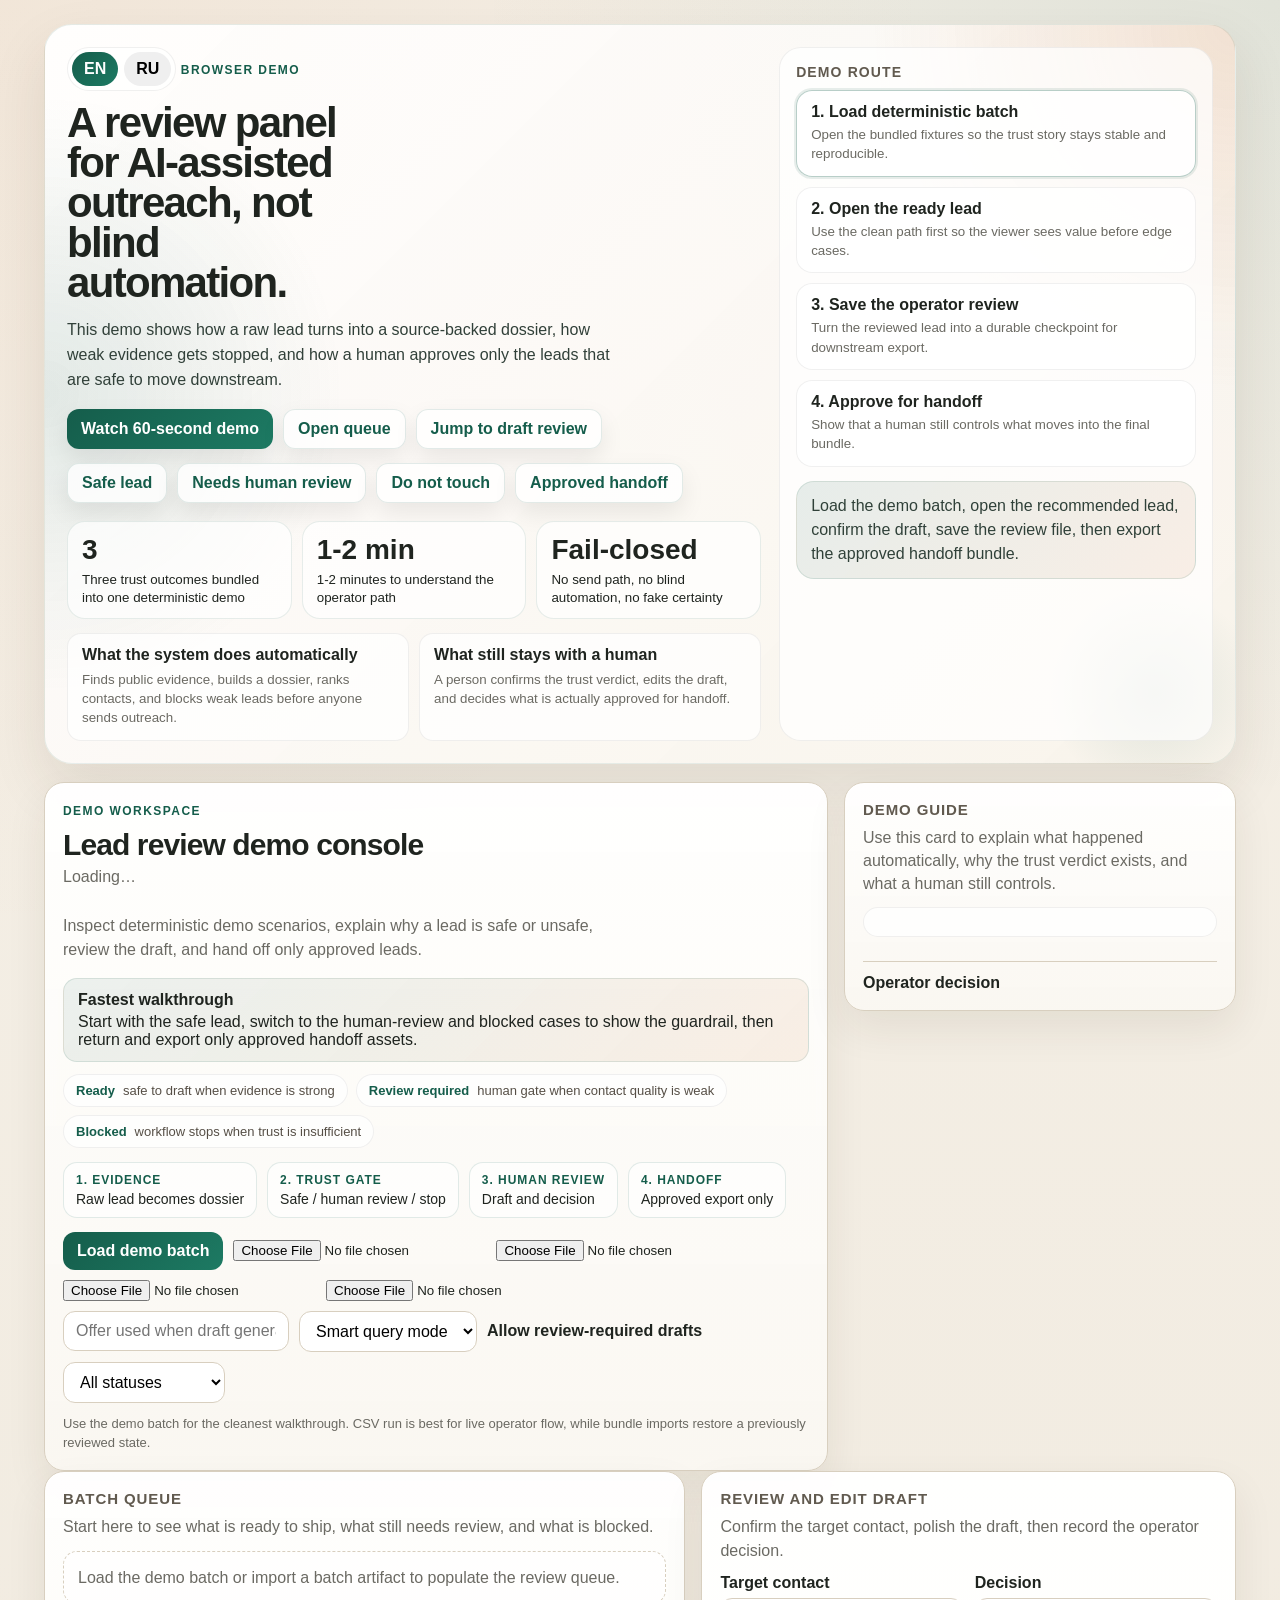
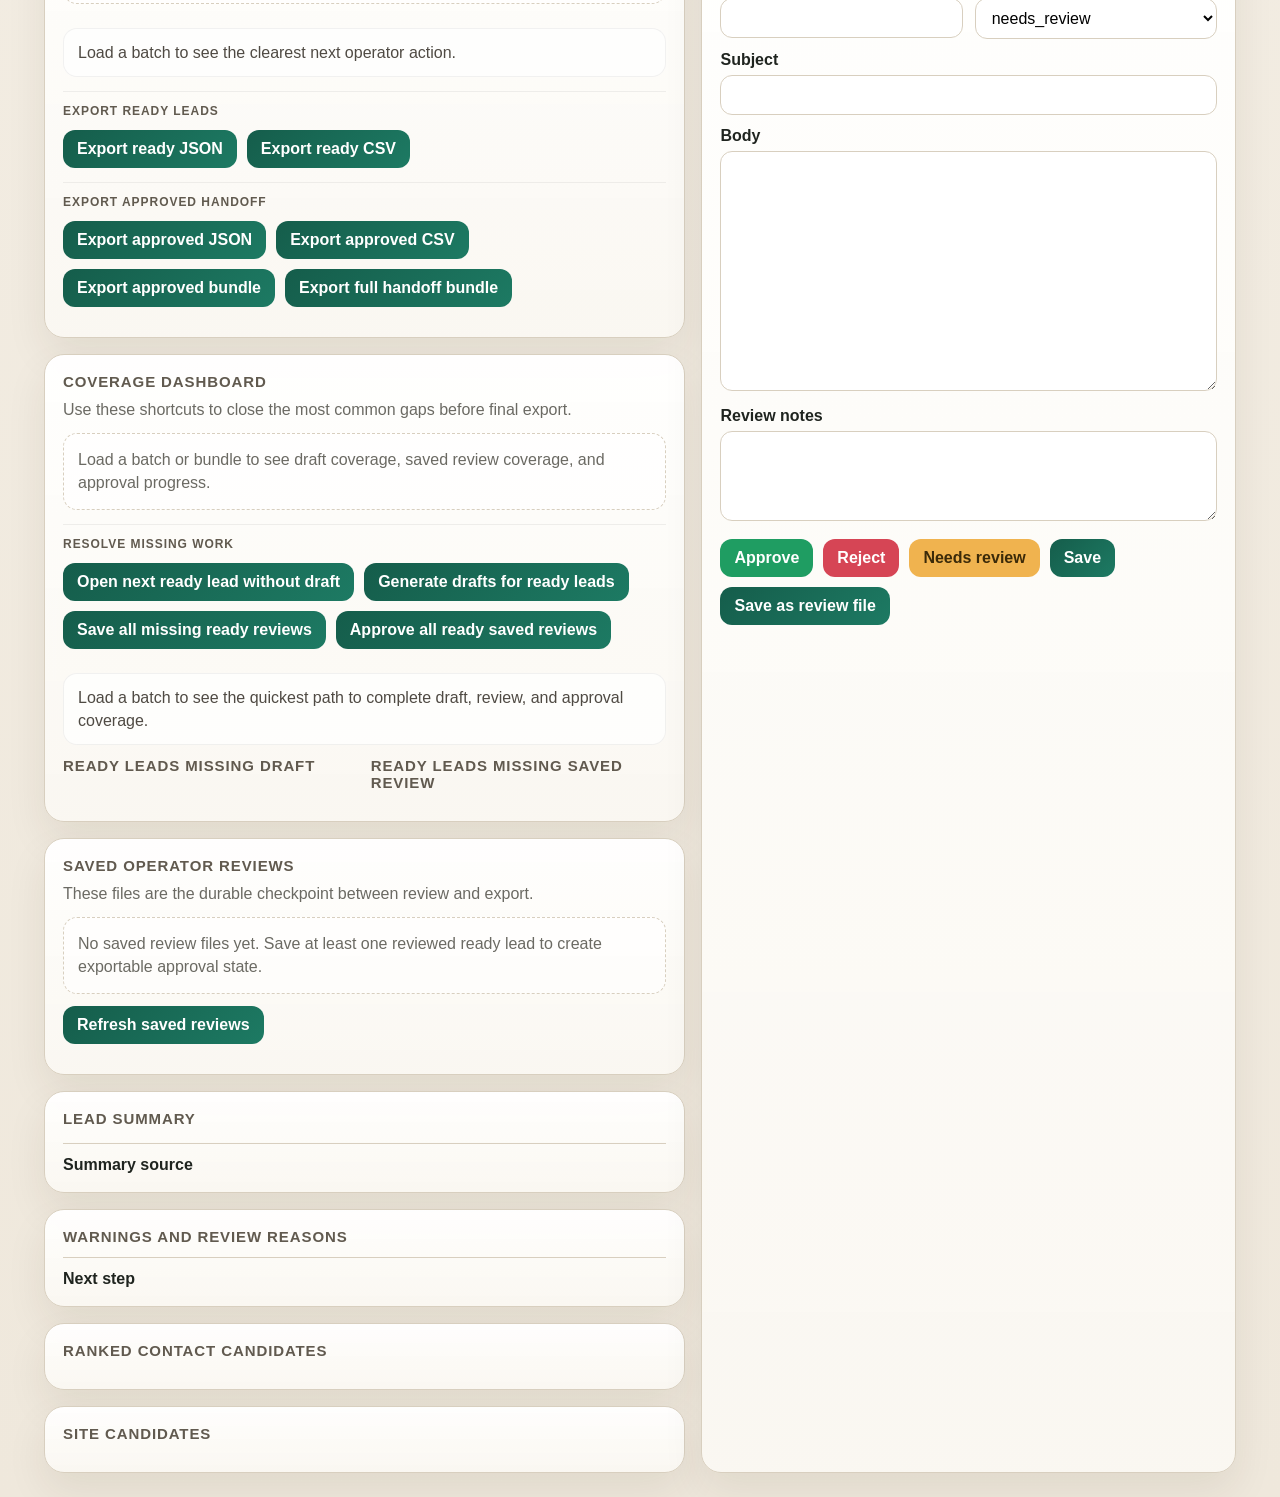
==== commit c6a28763: "Add Russian README and clarify demo site messaging" ====
--- a/ui/index.html
+++ b/ui/index.html
@@ -257,6 +257,20 @@
       border: 1px solid rgba(21,93,75,0.12);
     }
     .hero-note strong { display: block; margin-bottom: 4px; }
+    .compare-grid {
+      display: grid;
+      grid-template-columns: 1fr 1fr;
+      gap: 10px;
+      margin-top: 14px;
+    }
+    .compare-box {
+      padding: 12px 14px;
+      border-radius: 14px;
+      background: rgba(255,255,255,0.72);
+      border: 1px solid rgba(0,0,0,0.06);
+    }
+    .compare-box strong { display: block; margin-bottom: 6px; }
+    .compare-box small { color: var(--muted); line-height: 1.45; display: block; }
     .mini-label {
       display: block;
       margin-bottom: 6px;
@@ -318,6 +332,7 @@
     @media (max-width: 920px) {
       .hero-grid,
       .header, .grid, .two-col { grid-template-columns: 1fr; }
+      .compare-grid { grid-template-columns: 1fr; }
       .page { padding: 16px; }
       .hero-title { max-width: none; font-size: 34px; }
       .trust-grid { grid-template-columns: 1fr; }
@@ -351,6 +366,16 @@
             <div class="proof-box"><strong>3</strong><small id="proofOne">Trust outcomes bundled for deterministic demos</small></div>
             <div class="proof-box"><strong>1-2 min</strong><small id="proofTwo">Time to understand promise and operator path</small></div>
             <div class="proof-box"><strong>Fail-closed</strong><small id="proofThree">No send path, no blind automation, no fake certainty</small></div>
+          </div>
+          <div class="compare-grid">
+            <div class="compare-box">
+              <strong id="autoTitle">What the system does automatically</strong>
+              <small id="autoCopy">Finds public evidence, builds a dossier, ranks contacts, and blocks weak leads before anyone sends outreach.</small>
+            </div>
+            <div class="compare-box">
+              <strong id="humanTitle">What still stays with a human</strong>
+              <small id="humanCopy">A person confirms the trust verdict, edits the draft, and decides what is actually approved for handoff.</small>
+            </div>
           </div>
         </div>
         <div class="hero-panel">
@@ -568,27 +593,31 @@
     const UI = {
       en: {
         pageTitle: 'Lead Enrichment Demo Console',
-        heroTitle: 'Lead enrichment that proves why a lead is safe to touch.',
-        heroCopy: 'This demo shows the full operator story in one place: lead evidence becomes a dossier, trust gating prevents reckless outreach, a human reviews the draft, and downstream ops get only approved handoff artifacts.',
-        startDemoBtn: 'Start 90-second demo',
+        heroTitle: 'A review panel for AI-assisted outreach, not blind automation.',
+        heroCopy: 'This demo shows how a raw lead turns into a source-backed dossier, how weak evidence gets stopped, and how a human approves only the leads that are safe to move downstream.',
+        startDemoBtn: 'Watch 60-second demo',
         openQueueBtn: 'Open queue',
         jumpDraftBtn: 'Jump to draft review',
-        readyScenarioBtn: 'Ready scenario',
-        reviewScenarioBtn: 'Review-required scenario',
-        blockedScenarioBtn: 'Blocked scenario',
+        readyScenarioBtn: 'Safe lead',
+        reviewScenarioBtn: 'Needs human review',
+        blockedScenarioBtn: 'Do not touch',
         approvedHandoffBtn: 'Approved handoff',
-        proofOne: 'Trust outcomes bundled for deterministic demos',
-        proofTwo: 'Time to understand promise and operator path',
+        proofOne: 'Three trust outcomes bundled into one deterministic demo',
+        proofTwo: '1-2 minutes to understand the operator path',
         proofThree: 'No send path, no blind automation, no fake certainty',
+        autoTitle: 'What the system does automatically',
+        autoCopy: 'Finds public evidence, builds a dossier, ranks contacts, and blocks weak leads before anyone sends outreach.',
+        humanTitle: 'What still stays with a human',
+        humanCopy: 'A person confirms the trust verdict, edits the draft, and decides what is actually approved for handoff.',
         demoRouteTitle: 'Demo route',
-        consoleTitle: 'Lead enrichment demo console',
-        consoleCopy: 'Inspect deterministic demo scenarios, explain the trust verdict, review the outreach draft, and hand off only approved leads.',
-        fastestTitle: 'Fastest browser walkthrough',
-        fastestCopy: 'Start with the ready lead to prove the golden path, switch to review-required and blocked to show the safety rail, then return to export only approved handoff assets.',
+        consoleTitle: 'Lead review demo console',
+        consoleCopy: 'Inspect deterministic demo scenarios, explain why a lead is safe or unsafe, review the draft, and hand off only approved leads.',
+        fastestTitle: 'Fastest walkthrough',
+        fastestCopy: 'Start with the safe lead, switch to the human-review and blocked cases to show the guardrail, then return and export only approved handoff assets.',
         flowOneTitle: '1. Evidence',
-        flowOneCopy: 'Lead becomes dossier',
+        flowOneCopy: 'Raw lead becomes dossier',
         flowTwoTitle: '2. Trust gate',
-        flowTwoCopy: 'Ready vs review vs blocked',
+        flowTwoCopy: 'Safe / human review / stop',
         flowThreeTitle: '3. Human review',
         flowThreeCopy: 'Draft and decision',
         flowFourTitle: '4. Handoff',
@@ -598,7 +627,7 @@
         allowReviewLabel: 'Allow review-required drafts',
         toolbarNote: 'Use the demo batch for the cleanest walkthrough. CSV run is best for live operator flow, while bundle imports restore a previously reviewed state.',
         demoGuideTitle: 'Demo guide',
-        demoGuideLead: 'Use this card as your presenter prompt and self-explanatory trust summary.',
+        demoGuideLead: 'Use this card to explain what happened automatically, why the trust verdict exists, and what a human still controls.',
         operatorDecisionTitle: 'Operator decision',
         batchQueueTitle: 'Batch queue',
         batchQueueLead: 'Start here to see what is ready to ship, what still needs review, and what is blocked.',
@@ -643,27 +672,31 @@
       },
       ru: {
         pageTitle: 'Демо Lead Enrichment',
-        heroTitle: 'Обогащение лидов, которое объясняет, почему с лидом безопасно работать.',
-        heroCopy: 'Это демо показывает весь операторский путь в одном месте: доказательства превращаются в досье, проверка доверия не даёт запускать рискованный outreach, человек проверяет черновик, а дальше в операционную команду уходят только одобренные артефакты.',
-        startDemoBtn: 'Запустить демо на 90 секунд',
+        heroTitle: 'Это review-панель для AI-assisted outreach, а не слепая автоматизация.',
+        heroCopy: 'Это демо показывает, как сырой лид превращается в source-backed досье, как слабые сигналы останавливаются trust-проверкой и как человек одобряет только те лиды, которые безопасно передавать дальше.',
+        startDemoBtn: 'Посмотреть демо за 60 секунд',
         openQueueBtn: 'Открыть очередь',
         jumpDraftBtn: 'Перейти к черновику',
-        readyScenarioBtn: 'Сценарий: готово',
-        reviewScenarioBtn: 'Сценарий: нужен review',
-        blockedScenarioBtn: 'Сценарий: блокировка',
+        readyScenarioBtn: 'Безопасный лид',
+        reviewScenarioBtn: 'Нужна ручная проверка',
+        blockedScenarioBtn: 'Лид не трогаем',
         approvedHandoffBtn: 'Одобренный handoff',
-        proofOne: 'Три сценария доверия уже включены в детерминированное демо',
+        proofOne: 'Три trust-сценария уже собраны в одно детерминированное демо',
         proofTwo: '1-2 минуты, чтобы понять ценность и путь оператора',
         proofThree: 'Никакой отправки, слепой автоматизации и фальшивой уверенности',
+        autoTitle: 'Что система делает автоматически',
+        autoCopy: 'Ищет публичные сигналы, собирает досье, ранжирует контакты и блокирует слабые лиды ещё до отправки outreach.',
+        humanTitle: 'Что всё ещё решает человек',
+        humanCopy: 'Человек подтверждает trust-verdict, правит черновик и решает, что реально можно одобрить для handoff.',
         demoRouteTitle: 'Маршрут демо',
-        consoleTitle: 'Демо-консоль обогащения лидов',
-        consoleCopy: 'Смотри детерминированные сценарии демо, объясняй verdict по доверию, проверяй черновик outreach и передавай дальше только одобренные лиды.',
+        consoleTitle: 'Демо-консоль review лида',
+        consoleCopy: 'Смотри демо-сценарии, объясняй, почему лид безопасен или небезопасен, проверяй черновик и передавай дальше только одобренные лиды.',
         fastestTitle: 'Самый быстрый показ',
-        fastestCopy: 'Начни с готового лида, чтобы показать чистый путь, потом переключись на сценарии с ручной проверкой и блокировкой, а в конце вернись к одобренному handoff.',
+        fastestCopy: 'Начни с безопасного лида, потом покажи сценарии с ручной проверкой и блокировкой, а в конце вернись и выгрузи только одобренный handoff.',
         flowOneTitle: '1. Доказательства',
-        flowOneCopy: 'Лид превращается в досье',
+        flowOneCopy: 'Сырой лид становится досье',
         flowTwoTitle: '2. Проверка доверия',
-        flowTwoCopy: 'Готово / review / блокировка',
+        flowTwoCopy: 'Можно готовить / проверить руками / стоп',
         flowThreeTitle: '3. Проверка человеком',
         flowThreeCopy: 'Черновик и решение',
         flowFourTitle: '4. Handoff',
@@ -673,7 +706,7 @@
         allowReviewLabel: 'Разрешить черновики для сценариев с review',
         toolbarNote: 'Для самой чистой презентации используй демо-пакет. CSV подходит для живого операторского сценария, а импорт bundle восстанавливает ранее сохранённое состояние.',
         demoGuideTitle: 'Гид по демо',
-        demoGuideLead: 'Эта карточка работает как подсказка презентеру и как самодостаточное объяснение trust-логики.',
+        demoGuideLead: 'Эта карточка помогает быстро объяснить, что система сделала автоматически, почему появился trust-verdict и что всё ещё остаётся под контролем человека.',
         operatorDecisionTitle: 'Решение оператора',
         batchQueueTitle: 'Очередь пакета',
         batchQueueLead: 'Здесь сразу видно, что уже готово к handoff, что требует ручной проверки и что заблокировано.',
@@ -725,17 +758,17 @@
     function prettyStatus(status) {
       const labels = currentLang === 'ru'
         ? {
-            ready: 'Готово',
-            review_required: 'Нужен review',
-            blocked: 'Заблокировано',
+            ready: 'Можно готовить черновик',
+            review_required: 'Нужна ручная проверка',
+            blocked: 'Лид не трогаем',
             approved: 'Одобрено',
             rejected: 'Отклонено',
-            needs_review: 'Нужен review'
+            needs_review: 'Нужна ручная проверка'
           }
         : {
-            ready: 'Ready',
-            review_required: 'Review required',
-            blocked: 'Blocked',
+            ready: 'Safe to draft',
+            review_required: 'Needs human review',
+            blocked: 'Do not touch',
             approved: 'Approved',
             rejected: 'Rejected',
             needs_review: 'Needs review'
@@ -977,7 +1010,9 @@
       if (!state) return;
       const dossier = state.dossier;
       const decision = state.review_decision;
-      document.getElementById('leadMeta').textContent = `${state.lead.company} · ${state.lead.domain || (currentLang === 'ru' ? 'без домена' : 'no domain')} · ${currentLang === 'ru' ? 'оффер' : 'offer'}: ${state.lead.offer || 'n/a'}`;
+      const extraction = dossier.extraction || {};
+      const searchSources = (extraction.search_sources || []).join(', ') || (currentLang === 'ru' ? 'нет' : 'none');
+      document.getElementById('leadMeta').textContent = `${state.lead.company} · ${state.lead.domain || dossier.primary_domain || (currentLang === 'ru' ? 'без домена' : 'no domain')} · ${currentLang === 'ru' ? 'оффер' : 'offer'}: ${state.lead.offer || 'n/a'} · ${currentLang === 'ru' ? 'поиск' : 'search'}: ${searchSources}`;
       document.getElementById('leadChips').innerHTML = [
         `${currentLang === 'ru' ? 'Статус review' : 'Review'}: ${prettyStatus(dossier.review.status)}`,
         `${currentLang === 'ru' ? 'Уверенность' : 'Confidence'}: ${dossier.confidence ?? 'n/a'}`,
@@ -998,7 +1033,10 @@
       `).join('');
       document.getElementById('summaryText').textContent = dossier.summary || (currentLang === 'ru' ? 'Нет summary' : 'No summary available');
       document.getElementById('summarySource').textContent = sourceLabel(dossier.summary_source);
-      renderList('warningsList', [...(dossier.warnings || []), ...(dossier.review.reasons || [])], currentLang === 'ru' ? 'Без предупреждений' : 'No warnings');
+      const whyChosen = dossier.why_chosen ? [`${currentLang === 'ru' ? 'Почему выбран сайт' : 'Why this site was chosen'}: ${dossier.why_chosen}`] : [];
+      const reviewReason = dossier.review_reason ? [`${currentLang === 'ru' ? 'Итог review' : 'Review outcome'}: ${dossier.review_reason}`] : [];
+      const addressNotes = (dossier.addresses || []).length ? [`${currentLang === 'ru' ? 'Адреса/локейшн' : 'Address/location'}: ${(dossier.addresses || []).join(' | ')}`] : [];
+      renderList('warningsList', [...whyChosen, ...reviewReason, ...addressNotes, ...(dossier.warnings || []), ...(dossier.review.reasons || [])], currentLang === 'ru' ? 'Без предупреждений' : 'No warnings');
       document.getElementById('nextStep').textContent = dossier.review.next_step || 'n/a';
 
       document.getElementById('contacts').innerHTML = (dossier.review.top_contact_candidates || []).map(contact => `
@@ -1012,7 +1050,8 @@
       document.getElementById('siteCandidates').innerHTML = (dossier.site_candidates || []).map(site => `
         <div class="contact">
           <strong><a href="${esc(site.url)}" target="_blank" rel="noreferrer">${esc(site.domain)}</a></strong>
-          <small>${currentLang === 'ru' ? 'суммарная оценка' : 'combined'} ${esc(site.combined_score)} · ${currentLang === 'ru' ? 'подтверждено' : 'verified'}=${esc(site.verified)} · ${esc(site.title || (currentLang === 'ru' ? 'без заголовка' : 'no title'))}</small><br />
+          <small>${currentLang === 'ru' ? 'суммарная оценка' : 'combined'} ${esc(site.combined_score)} · ${currentLang === 'ru' ? 'подтверждено' : 'verified'}=${esc(site.verified)} · ${currentLang === 'ru' ? 'источник' : 'source'} ${esc(site.source || 'n/a')} #${esc(site.rank || 'n/a')}</small><br />
+          <small>${esc(site.title || (currentLang === 'ru' ? 'без заголовка' : 'no title'))}</small><br />
           <small>${esc(site.snippet || site.reason || (currentLang === 'ru' ? 'без сниппета' : 'no snippet'))}</small>
         </div>
       `).join('') || `<div class="muted">${currentLang === 'ru' ? 'Нет кандидатов на сайт' : 'No candidate sites'}</div>`;
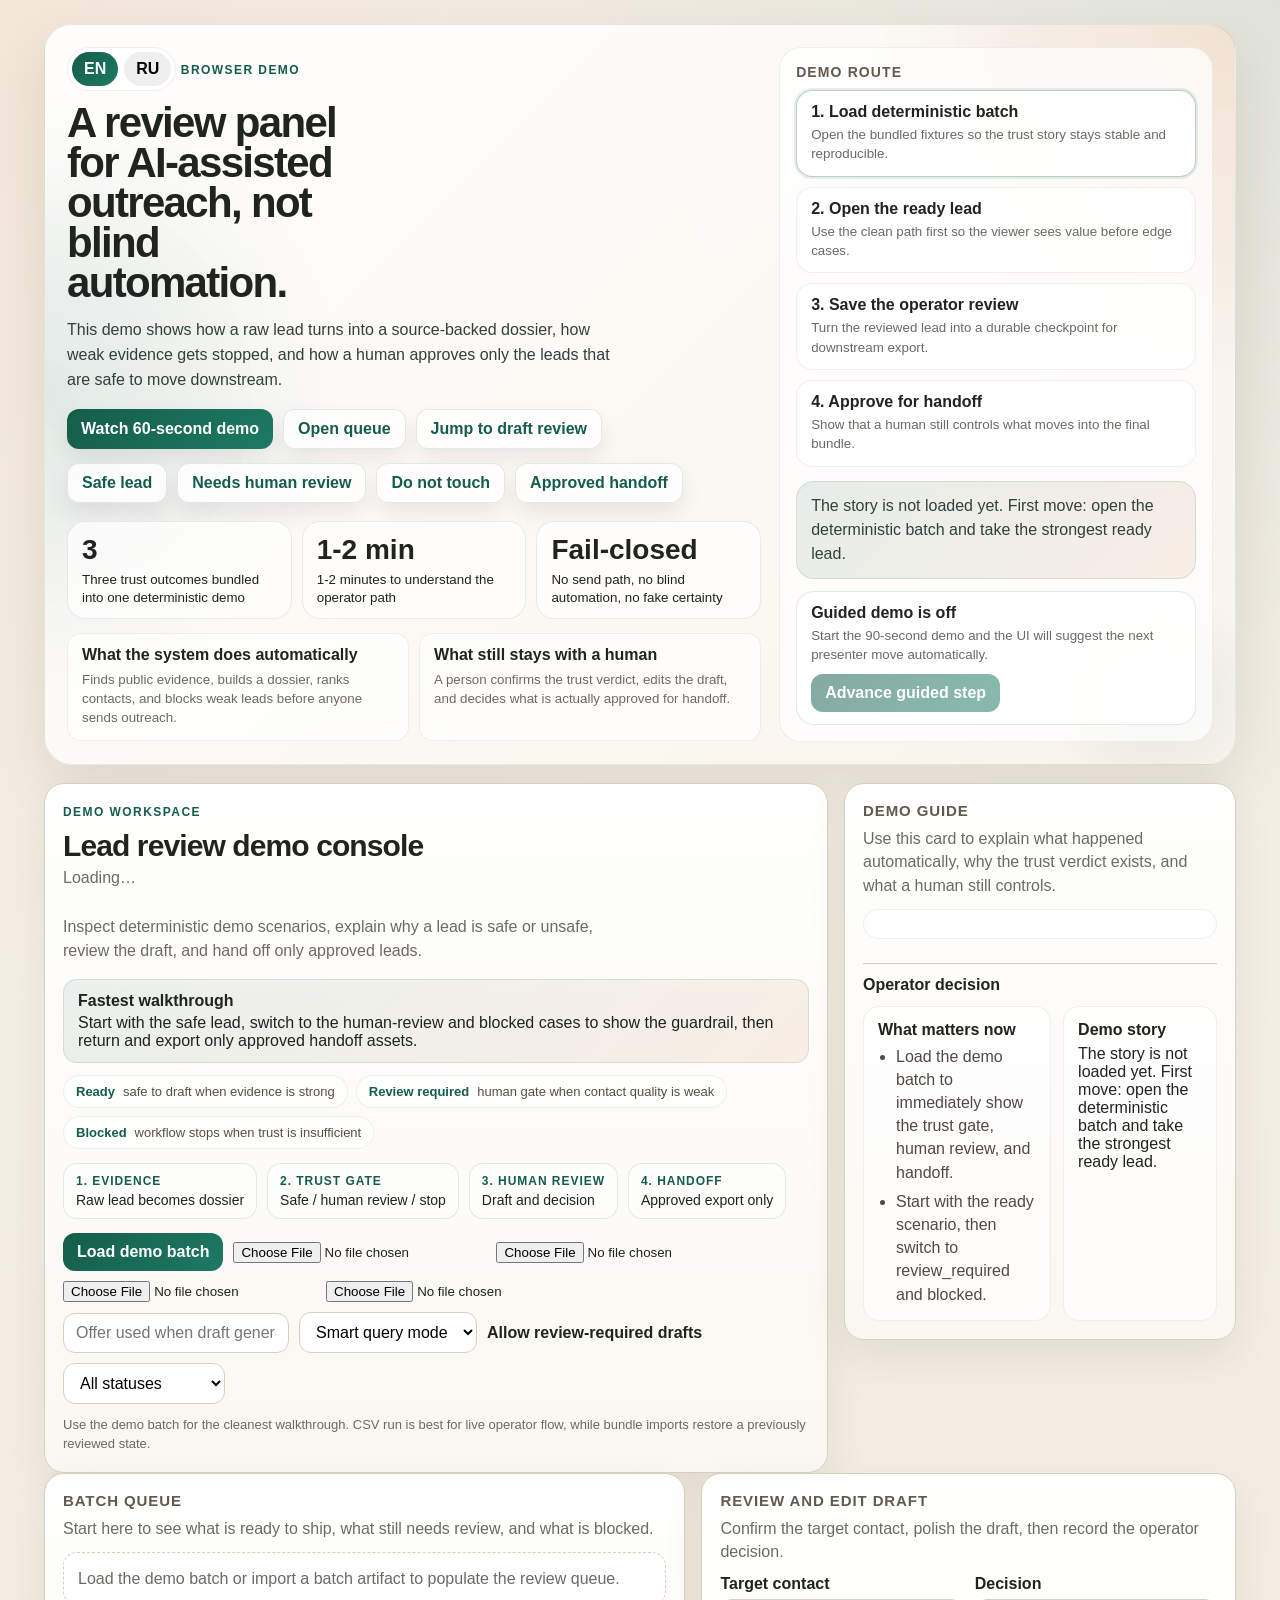
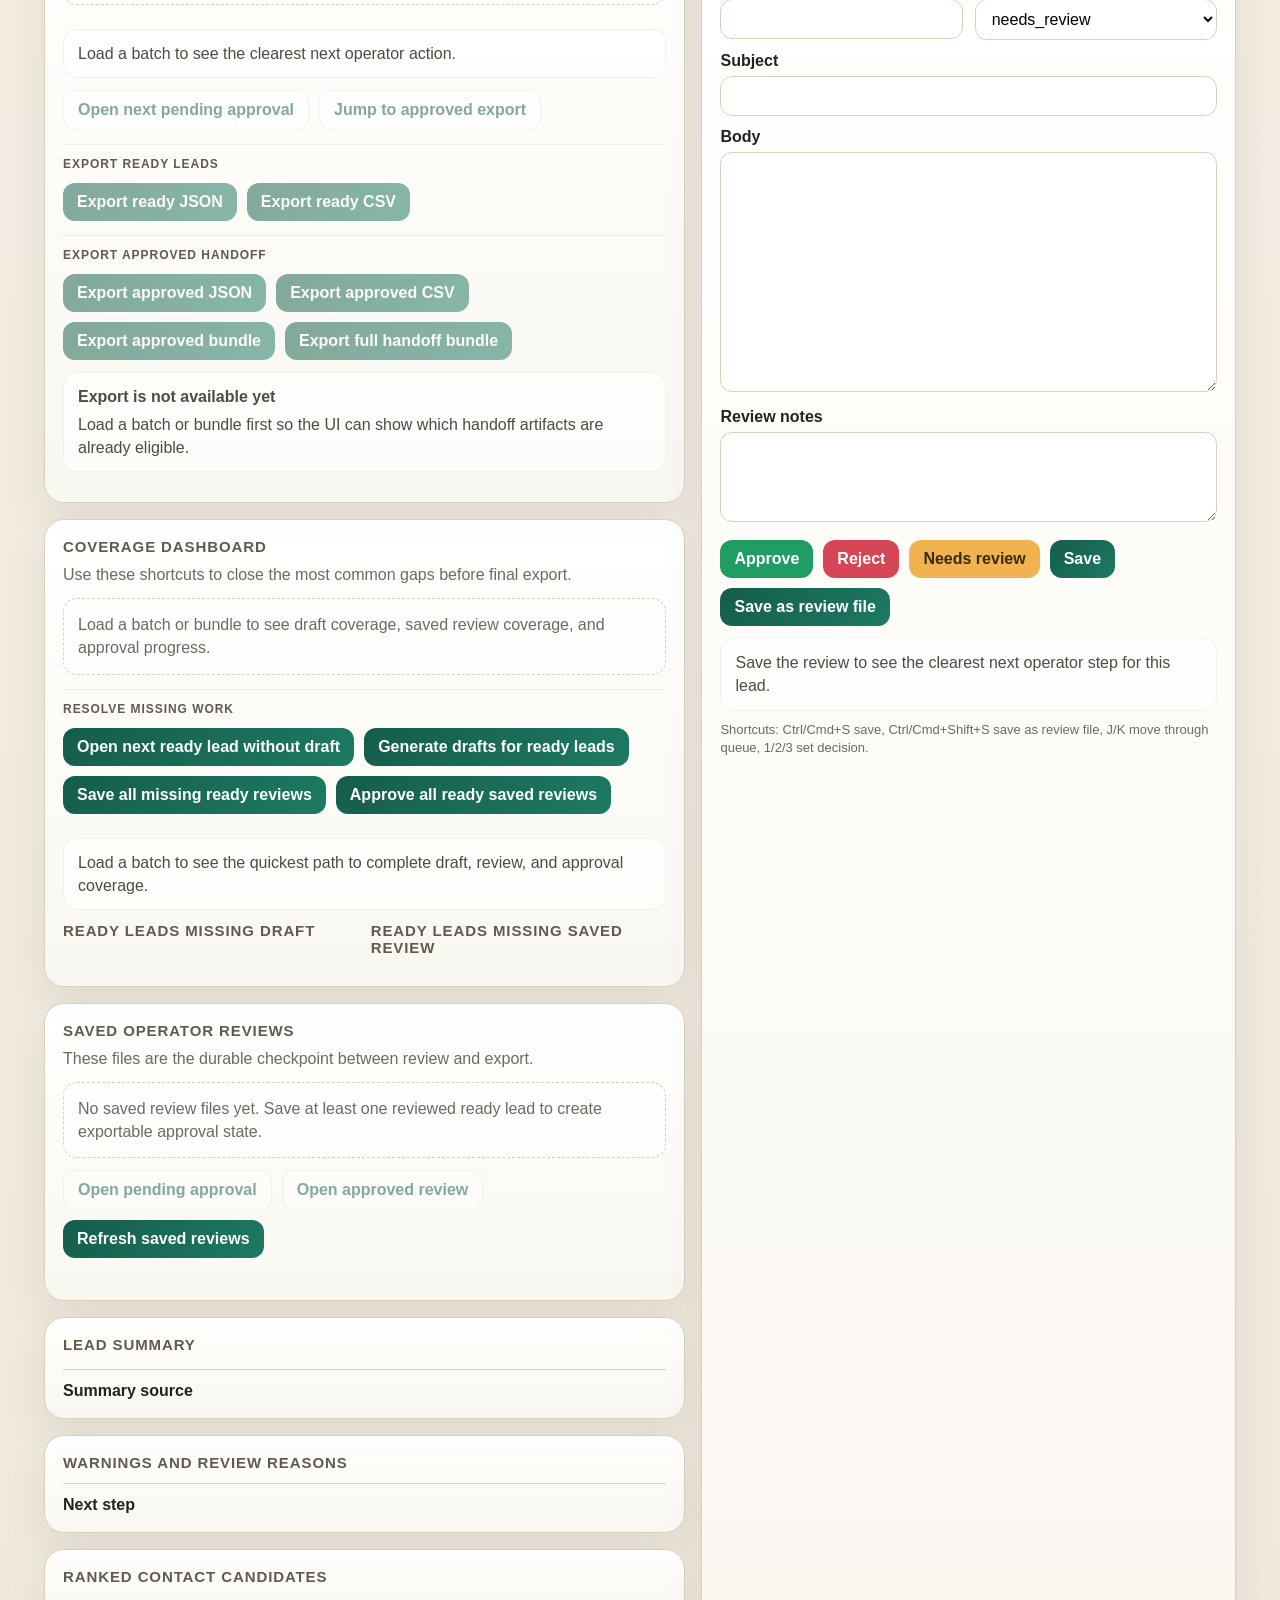
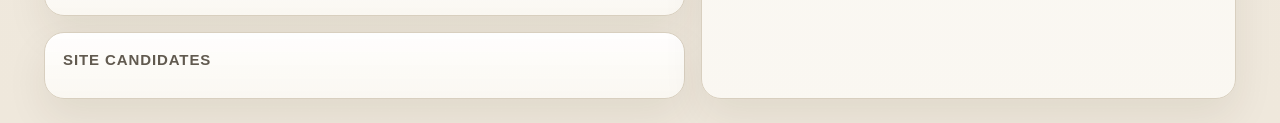
==== commit 63482dd3: "Polish and harden lead enrichment demo workflow" ====
--- a/ui/index.html
+++ b/ui/index.html
@@ -119,6 +119,15 @@
       color: #304139;
       line-height: 1.5;
     }
+    .guided-box {
+      margin-top: 12px;
+      padding: 12px 14px;
+      border-radius: 18px;
+      background: rgba(255,255,255,0.84);
+      border: 1px solid rgba(21,93,75,0.12);
+    }
+    .guided-box strong { display: block; margin-bottom: 4px; }
+    .guided-box small { display: block; color: var(--muted); line-height: 1.45; margin-bottom: 10px; }
     .header, .grid, .footer { display: grid; gap: 16px; }
     .header { grid-template-columns: 2fr 1fr; align-items: start; }
     .card {
@@ -242,6 +251,12 @@
       transition: transform 120ms ease, opacity 120ms ease, box-shadow 120ms ease;
     }
     button:hover { transform: translateY(-1px); box-shadow: 0 10px 18px rgba(0,0,0,0.08); }
+    button:disabled {
+      cursor: not-allowed;
+      opacity: 0.52;
+      transform: none;
+      box-shadow: none;
+    }
     .approve { background: #1f9d62; color: white; }
     .reject { background: #d64555; color: white; }
     .needs-review { background: #f0b34f; color: #3b2a09; }
@@ -249,6 +264,25 @@
     .note { min-height: 90px; }
     .two-col { display: grid; grid-template-columns: 1fr 1fr; gap: 12px; }
     .flash { position: sticky; bottom: 12px; margin-top: 12px; color: var(--ok); font-weight: 700; display: none; }
+    .dirty-badge {
+      display: inline-flex;
+      align-items: center;
+      gap: 6px;
+      margin-top: 10px;
+      padding: 8px 12px;
+      border-radius: 999px;
+      background: #fff4df;
+      border: 1px solid rgba(160,90,0,0.16);
+      color: var(--warn);
+      font-size: 13px;
+      font-weight: 700;
+    }
+    .shortcut-note {
+      margin-top: 10px;
+      color: var(--muted);
+      font-size: 13px;
+      line-height: 1.45;
+    }
     .hero-note {
       margin-top: 14px;
       padding: 12px 14px;
@@ -296,6 +330,7 @@
       line-height: 1.45;
       color: #4f4a43;
     }
+    .hint-box strong { display: block; margin-bottom: 4px; }
     .trust-grid {
       display: grid;
       grid-template-columns: repeat(3, 1fr);
@@ -329,6 +364,62 @@
       color: #564f46;
     }
     .scenario-pill b { color: var(--accent); }
+    .overview-grid {
+      display: grid;
+      grid-template-columns: 1.1fr 0.9fr;
+      gap: 12px;
+      margin-top: 12px;
+    }
+    .overview-box, .story-box {
+      padding: 14px;
+      border-radius: 16px;
+      background: rgba(255,255,255,0.76);
+      border: 1px solid rgba(0,0,0,0.06);
+    }
+    .story-box strong, .overview-box strong { display: block; margin-bottom: 6px; }
+    .overview-list {
+      margin: 0;
+      padding-left: 18px;
+      color: #4f4a43;
+      line-height: 1.45;
+    }
+    .triage-grid {
+      display: grid;
+      grid-template-columns: repeat(3, 1fr);
+      gap: 12px;
+      margin-top: 12px;
+    }
+    .triage-box {
+      padding: 12px;
+      border-radius: 14px;
+      background: #f8fafc;
+      border: 1px solid var(--line);
+    }
+    .triage-box strong { display: block; font-size: 20px; margin-bottom: 4px; }
+    .triage-list {
+      display: grid;
+      gap: 8px;
+      margin-top: 10px;
+    }
+    .triage-item {
+      padding: 10px 12px;
+      border-radius: 12px;
+      background: rgba(255,255,255,0.84);
+      border: 1px solid rgba(0,0,0,0.05);
+    }
+    .triage-item.active {
+      border-color: var(--accent);
+      box-shadow: 0 0 0 2px rgba(21,93,75,0.10);
+    }
+    .triage-item button {
+      padding: 0;
+      border: 0;
+      background: transparent;
+      box-shadow: none;
+      text-align: left;
+      width: 100%;
+      color: inherit;
+    }
     @media (max-width: 920px) {
       .hero-grid,
       .header, .grid, .two-col { grid-template-columns: 1fr; }
@@ -336,6 +427,7 @@
       .page { padding: 16px; }
       .hero-title { max-width: none; font-size: 34px; }
       .trust-grid { grid-template-columns: 1fr; }
+      .overview-grid, .triage-grid { grid-template-columns: 1fr; }
     }
   </style>
 </head>
@@ -382,6 +474,11 @@
           <h3 id="demoRouteTitle">Demo route</h3>
           <div id="demoChecklist" class="demo-checklist"></div>
           <div id="storyBanner" class="story-banner">Load the demo batch, open the recommended lead, confirm the draft, save the review file, then export the approved handoff bundle.</div>
+          <div id="guidedBox" class="guided-box">
+            <strong id="guidedTitle">Guided demo is off</strong>
+            <small id="guidedCopy">Start the 90-second demo to let the UI point you to the next presenter move automatically.</small>
+            <button id="guidedAdvanceBtn" class="save" onclick="advanceGuidedDemo()" disabled>Advance guided step</button>
+          </div>
         </div>
       </div>
     </section>
@@ -442,6 +539,17 @@
           <strong id="operatorDecisionTitle">Operator decision</strong>
           <small id="operatorStatus"></small>
         </div>
+        <div id="dirtyBadge" class="dirty-badge" style="display:none;">Unsaved changes</div>
+        <div class="overview-grid">
+          <div id="overviewNow" class="overview-box">
+            <strong>What matters now</strong>
+            <ul class="overview-list"><li>Load a batch to get a live operator summary.</li></ul>
+          </div>
+          <div id="storyNow" class="story-box">
+            <strong>Demo story</strong>
+            <div>Load the demo batch to get the clearest narrative and next presenter step.</div>
+          </div>
+        </div>
       </section>
     </div>
 
@@ -454,6 +562,10 @@
           <div id="batchSummary" class="batch-summary"></div>
           <div id="bundleSummary" class="bundle-box muted" style="display:none;"></div>
           <div id="queueHint" class="hint-box">Load a batch to see the clearest next operator action.</div>
+          <div class="batch-actions">
+            <button id="openPendingApprovalBtn" class="ghost" onclick="openNextPendingApproval()">Open next pending approval</button>
+            <button id="jumpApprovedExportBtn" class="ghost" onclick="jumpToApprovedExport()">Jump to approved export</button>
+          </div>
           <div class="action-group">
             <span id="exportReadyLabel" class="action-label">Export ready leads</span>
             <div class="batch-actions">
@@ -470,6 +582,7 @@
               <button id="exportHandoffBundleBtn" class="save" onclick="exportHandoffBundle()">Export full handoff bundle</button>
             </div>
           </div>
+          <div id="exportHint" class="hint-box">Load a batch to see which export artifacts are available now.</div>
           <div id="batchList" class="batch-list"></div>
         </section>
 
@@ -505,8 +618,11 @@
           <p id="savedReviewsLead" class="section-lead">These files are the durable checkpoint between review and export.</p>
           <div id="savedReviewsEmpty" class="muted empty-state">No saved review files yet. Save at least one reviewed ready lead to create exportable approval state.</div>
           <div class="batch-actions">
+            <button id="savedPendingBtn" class="ghost" onclick="openNextPendingApproval()">Open pending approval</button>
+            <button id="savedApprovedBtn" class="ghost" onclick="openFirstApprovedReview()">Open approved review</button>
             <button id="refreshSavedBtn" class="save" onclick="loadSavedReviews()">Refresh saved reviews</button>
           </div>
+          <div id="savedReviewsTriage" class="triage-grid"></div>
           <div id="savedReviewsList" class="batch-list"></div>
         </section>
 
@@ -576,6 +692,8 @@
             <button id="saveBtn" class="save" onclick="saveReview()">Save</button>
             <button id="saveAsBtn" class="save" onclick="saveAsReviewFile()">Save as review file</button>
           </div>
+          <div id="postActionHint" class="hint-box">Save the review to see the clearest next operator step for this lead.</div>
+          <div id="shortcutNote" class="shortcut-note">Shortcuts: Ctrl/Cmd+S save, Ctrl/Cmd+Shift+S save as review file, J/K move through queue, 1/2/3 set decision.</div>
           <div id="flash" class="flash">Saved</div>
         </section>
       </div>
@@ -583,12 +701,378 @@
   </div>
 
   <script>
+    const MAX_CLIENT_IMPORT_BYTES = 1024 * 1024;
+    const MAX_CLIENT_CSV_BYTES = 256 * 1024;
     let state = null;
     let batchState = null;
     let activeBatchIndex = null;
     let savedReviewsState = [];
     let bundleSummaryState = null;
     let currentLang = localStorage.getItem('leo_demo_lang') || 'en';
+    let busyAction = null;
+    let guidedDemoMode = false;
+    let pristineReviewSnapshot = null;
+    let suppressDirtyTracking = false;
+
+    function renderAuthRequired() {
+      document.body.innerHTML = `
+        <main style="min-height:100vh;display:grid;place-items:center;padding:24px;background:linear-gradient(180deg,#f5f0e7 0%,#efe8dc 100%);font-family:'IBM Plex Sans','Segoe UI',sans-serif;color:#1f241f;">
+          <section style="max-width:560px;padding:28px;border-radius:24px;background:rgba(255,255,255,0.92);border:1px solid rgba(0,0,0,0.08);box-shadow:0 20px 48px rgba(56,42,18,0.10);">
+            <div style="font-size:12px;font-weight:700;letter-spacing:0.12em;text-transform:uppercase;color:#155d4b;margin-bottom:10px;">Demo access</div>
+            <h1 style="margin:0 0 10px;font-size:32px;line-height:1;">Token required</h1>
+            <p style="margin:0;color:#4f564f;line-height:1.55;">Open this page with <code>?token=YOUR_TOKEN</code>. The server will bootstrap a secure demo session and redirect you to a clean URL.</p>
+          </section>
+        </main>
+      `;
+    }
+
+    async function apiFetch(path, options = {}) {
+      const response = await fetch(path, options);
+      if (response.status === 401) {
+        renderAuthRequired();
+        throw new Error('auth required');
+      }
+      return response;
+    }
+
+    function setBusyAction(actionName, isBusy) {
+      busyAction = isBusy ? actionName : (busyAction === actionName ? null : busyAction);
+      const map = {
+        openNextReadyWithoutDraft: ['openNextReadyBtn'],
+        saveAllReadyMissingReviews: ['saveAllReviewsBtn'],
+        generateReadyMissingDrafts: ['generateDraftsBtn'],
+        approveAllReadySavedReviews: ['approveAllSavedBtn'],
+        saveReview: ['saveBtn', 'saveAsBtn', 'approveBtn', 'rejectBtn', 'needsReviewBtn'],
+        saveAsReviewFile: ['saveBtn', 'saveAsBtn', 'approveBtn', 'rejectBtn', 'needsReviewBtn'],
+      };
+      Object.entries(map).forEach(([name, ids]) => {
+        ids.forEach(id => {
+          const el = document.getElementById(id);
+          if (!el) return;
+          const disabled = Boolean(busyAction) && (busyAction === actionName ? isBusy : name !== actionName);
+          el.disabled = disabled;
+          el.dataset.busy = disabled ? 'true' : 'false';
+        });
+      });
+    }
+
+    function showFlash(message) {
+      const flash = document.getElementById('flash');
+      flash.textContent = message;
+      flash.style.display = 'block';
+      setTimeout(() => {
+        flash.style.display = 'none';
+        flash.textContent = currentLang === 'ru' ? 'Сохранено' : 'Saved';
+      }, 2200);
+    }
+
+    function getEditorSnapshot() {
+      return {
+        target_contact: document.getElementById('targetContact')?.value || '',
+        subject: document.getElementById('subject')?.value || '',
+        body: document.getElementById('body')?.value || '',
+        notes: document.getElementById('notes')?.value || '',
+        decision: document.getElementById('decision')?.value || 'needs_review',
+      };
+    }
+
+    function buildStateEditorSnapshot() {
+      return {
+        target_contact: state?.draft?.target_contact || '',
+        subject: state?.draft?.subject || '',
+        body: state?.draft?.body || '',
+        notes: state?.review_decision?.notes || '',
+        decision: state?.review_decision?.status || 'needs_review',
+      };
+    }
+
+    function hasUnsavedChanges() {
+      if (!state || !pristineReviewSnapshot) return false;
+      return JSON.stringify(getEditorSnapshot()) !== JSON.stringify(pristineReviewSnapshot);
+    }
+
+    function updateDirtyBadge() {
+      const badge = document.getElementById('dirtyBadge');
+      if (!badge) return;
+      badge.textContent = currentLang === 'ru' ? 'Есть несохранённые правки' : 'Unsaved changes';
+      badge.style.display = hasUnsavedChanges() ? 'inline-flex' : 'none';
+    }
+
+    function resetPristineSnapshot() {
+      pristineReviewSnapshot = buildStateEditorSnapshot();
+      updateDirtyBadge();
+    }
+
+    function populateEditorFromState() {
+      suppressDirtyTracking = true;
+      document.getElementById('targetContact').value = state?.draft?.target_contact || '';
+      document.getElementById('subject').value = state?.draft?.subject || '';
+      document.getElementById('body').value = state?.draft?.body || '';
+      document.getElementById('notes').value = state?.review_decision?.notes || '';
+      document.getElementById('decision').value = state?.review_decision?.status || 'needs_review';
+      suppressDirtyTracking = false;
+      resetPristineSnapshot();
+    }
+
+    function trackEditorChanges() {
+      if (suppressDirtyTracking) return;
+      updateDirtyBadge();
+    }
+
+    function confirmDiscardUnsavedChanges() {
+      if (!hasUnsavedChanges()) return true;
+      return window.confirm(currentLang === 'ru'
+        ? 'Есть несохранённые правки. Отбросить их и продолжить?'
+        : 'You have unsaved changes. Discard them and continue?');
+    }
+
+    function getExportAvailability() {
+      if (!batchState) {
+        return {
+          readyCount: 0,
+          approvedReadyCount: 0,
+          savedReviewCount: savedReviewsState.length,
+          hasReadyExport: false,
+          hasApprovedExport: false,
+          hasHandoffBundle: false,
+        };
+      }
+      const results = extractBatchResults(batchState);
+      const readyItems = results.filter(item => getBatchStatus(item) === 'ready');
+      const approvedCompanies = new Set(
+        savedReviewsState
+          .filter(item => item.review_status === 'ready' && item.decision_status === 'approved')
+          .map(item => String(item.company || '').toLowerCase())
+      );
+      const approvedReadyCount = readyItems.filter(item => approvedCompanies.has(getBatchCompany(item).toLowerCase())).length;
+      return {
+        readyCount: readyItems.length,
+        approvedReadyCount,
+        savedReviewCount: savedReviewsState.length,
+        hasReadyExport: readyItems.length > 0,
+        hasApprovedExport: approvedReadyCount > 0,
+        hasHandoffBundle: readyItems.length > 0 || savedReviewsState.length > 0,
+      };
+    }
+
+    function updateExportActions() {
+      const exportHint = document.getElementById('exportHint');
+      const availability = getExportAvailability();
+      const readyButtons = ['exportReadyJsonBtn', 'exportReadyCsvBtn'];
+      const approvedButtons = ['exportApprovedJsonBtn', 'exportApprovedCsvBtn', 'exportApprovedBundleBtn'];
+      const handoffButtons = ['exportHandoffBundleBtn'];
+      const pendingButtons = ['openPendingApprovalBtn', 'savedPendingBtn'];
+      const approvedJumpButtons = ['jumpApprovedExportBtn', 'savedApprovedBtn'];
+
+      readyButtons.forEach(id => {
+        const el = document.getElementById(id);
+        if (el) el.disabled = !availability.hasReadyExport;
+      });
+      approvedButtons.forEach(id => {
+        const el = document.getElementById(id);
+        if (el) el.disabled = !availability.hasApprovedExport;
+      });
+      handoffButtons.forEach(id => {
+        const el = document.getElementById(id);
+        if (el) el.disabled = !availability.hasHandoffBundle;
+      });
+      pendingButtons.forEach(id => {
+        const el = document.getElementById(id);
+        if (el) el.disabled = getPendingApprovalReviewIndex() < 0;
+      });
+      approvedJumpButtons.forEach(id => {
+        const el = document.getElementById(id);
+        if (el) el.disabled = getApprovedReviewIndex() < 0;
+      });
+
+      if (!exportHint) return;
+      if (!batchState) {
+        exportHint.innerHTML = currentLang === 'ru'
+          ? '<strong>Экспорт пока недоступен</strong>Сначала загрузи пакет или bundle, чтобы UI показал, какие артефакты уже можно отдать дальше.'
+          : '<strong>Export is not available yet</strong>Load a batch or bundle first so the UI can show which handoff artifacts are already eligible.';
+        return;
+      }
+      if (!availability.hasReadyExport) {
+        exportHint.innerHTML = currentLang === 'ru'
+          ? '<strong>Ready export заблокирован</strong>В этом пакете пока нет ни одного ready лида, поэтому сначала нужно усилить trust/evidence upstream.'
+          : '<strong>Ready export is blocked</strong>This batch has no ready leads yet, so trust and evidence need to improve upstream first.';
+        return;
+      }
+      if (!availability.hasApprovedExport) {
+        exportHint.innerHTML = currentLang === 'ru'
+          ? `<strong>Approved export ещё не готов</strong>Ready лидов: ${esc(availability.readyCount)}. Одобри хотя бы один сохранённый ready review, чтобы разблокировать approved JSON/CSV/bundle.`
+          : `<strong>Approved export is not ready yet</strong>Ready leads: ${esc(availability.readyCount)}. Approve at least one saved ready review to unlock approved JSON/CSV/bundle.`;
+        return;
+      }
+      exportHint.innerHTML = currentLang === 'ru'
+        ? `<strong>Экспорт готов</strong>Ready лидов: ${esc(availability.readyCount)}. Из них уже approved: ${esc(availability.approvedReadyCount)}. Можно выгружать как полный handoff, так и только approved subset.`
+        : `<strong>Export is ready</strong>Ready leads: ${esc(availability.readyCount)}. Already approved: ${esc(availability.approvedReadyCount)}. You can export either the full handoff or the approved-only subset.`;
+    }
+
+    function getGuidedDemoStep() {
+      const saved = state?.lead?.company ? getSavedReviewByCompany(state.lead.company) : null;
+      const approved = saved?.decision_status === 'approved';
+      const reviewStatus = state?.dossier?.review?.status;
+      if (!guidedDemoMode) {
+        return {
+          title: currentLang === 'ru' ? 'Guided demo выключен' : 'Guided demo is off',
+          copy: currentLang === 'ru'
+            ? 'Запусти 90-second demo, и UI начнёт подсказывать следующий ход сам.'
+            : 'Start the 90-second demo and the UI will suggest the next presenter move automatically.',
+          canAdvance: false,
+          action: null,
+        };
+      }
+      if (!batchState) {
+        return {
+          title: currentLang === 'ru' ? 'Шаг 1. Загрузить demo batch' : 'Step 1. Load the demo batch',
+          copy: currentLang === 'ru'
+            ? 'Сначала подними детерминированный пакет, чтобы весь маршрут был воспроизводим.'
+            : 'First load the deterministic batch so the whole walkthrough stays reproducible.',
+          canAdvance: true,
+          action: 'load_batch',
+        };
+      }
+      if (reviewStatus !== 'ready') {
+        return {
+          title: currentLang === 'ru' ? 'Шаг 2. Открыть ready сценарий' : 'Step 2. Open the ready scenario',
+          copy: currentLang === 'ru'
+            ? 'Начни с самого сильного safe path, а уже потом показывай review_required и blocked.'
+            : 'Start with the strongest safe path first, then show review-required and blocked.',
+          canAdvance: true,
+          action: 'open_ready',
+        };
+      }
+      if (!saved) {
+        return {
+          title: currentLang === 'ru' ? 'Шаг 3. Сохранить review-файл' : 'Step 3. Save the review file',
+          copy: currentLang === 'ru'
+            ? 'Зафиксируй ready lead как durable checkpoint перед handoff.'
+            : 'Lock the ready lead into a durable checkpoint before handoff.',
+          canAdvance: false,
+          action: null,
+        };
+      }
+      if (!approved) {
+        return {
+          title: currentLang === 'ru' ? 'Шаг 4. Показать approval bottleneck' : 'Step 4. Show the approval bottleneck',
+          copy: currentLang === 'ru'
+            ? 'Открой pending approval состояние и покажи, что финальное решение всё ещё за человеком.'
+            : 'Use the pending-approval state to show that the final decision still belongs to a human.',
+          canAdvance: true,
+          action: 'open_pending_approval',
+        };
+      }
+      return {
+        title: currentLang === 'ru' ? 'Финал. Прыгнуть к approved export' : 'Final step. Jump to approved export',
+        copy: currentLang === 'ru'
+          ? 'История закрыта: теперь покажи approved handoff как downstream payoff.'
+          : 'The story is complete: now show approved handoff as the downstream payoff.',
+        canAdvance: true,
+        action: 'jump_export',
+      };
+    }
+
+    function renderGuidedDemoBox() {
+      const title = document.getElementById('guidedTitle');
+      const copy = document.getElementById('guidedCopy');
+      const btn = document.getElementById('guidedAdvanceBtn');
+      if (!title || !copy || !btn) return;
+      const step = getGuidedDemoStep();
+      title.textContent = step.title;
+      copy.textContent = step.copy;
+      btn.disabled = !step.canAdvance;
+      btn.textContent = currentLang === 'ru' ? 'Следующий guided step' : 'Advance guided step';
+    }
+
+    async function advanceGuidedDemo() {
+      const step = getGuidedDemoStep();
+      if (!step.canAdvance || !step.action) return;
+      if (step.action === 'load_batch') {
+        await loadDemoBatch();
+        scrollToSection('queueCard');
+        return;
+      }
+      if (step.action === 'open_ready') {
+        await openScenario('ready');
+        scrollToSection('queueCard');
+        return;
+      }
+      if (step.action === 'open_pending_approval') {
+        await openNextPendingApproval();
+        return;
+      }
+      if (step.action === 'jump_export') {
+        jumpToApprovedExport();
+      }
+    }
+
+    function focusNextUsefulLead(preferredStatus = 'ready') {
+      if (!batchState) return;
+      const results = extractBatchResults(batchState);
+      const preferred = results.findIndex(item => getBatchStatus(item) === preferredStatus);
+      if (preferred >= 0) {
+        openBatchLead(preferred);
+        return;
+      }
+      const fallback = getRecommendedBatchIndex(results);
+      if (fallback !== null && fallback >= 0) {
+        openBatchLead(fallback);
+      }
+    }
+
+    function getPendingApprovalReviewIndex() {
+      return savedReviewsState.findIndex(item => item.review_status === 'ready' && item.decision_status !== 'approved');
+    }
+
+    function getApprovedReviewIndex() {
+      return savedReviewsState.findIndex(item => item.review_status === 'ready' && item.decision_status === 'approved');
+    }
+
+    async function openNextPendingApproval() {
+      const index = getPendingApprovalReviewIndex();
+      if (index < 0) {
+        alert(currentLang === 'ru' ? 'Нет сохранённых ready review, которые ждут approval' : 'No saved ready reviews are waiting for approval');
+        return;
+      }
+      await openSavedReviewByIndex(index);
+      scrollToSection('draftCard');
+    }
+
+    async function openFirstApprovedReview() {
+      const index = getApprovedReviewIndex();
+      if (index < 0) {
+        alert(currentLang === 'ru' ? 'Пока нет approved review-файлов' : 'There are no approved review files yet');
+        return;
+      }
+      await openSavedReviewByIndex(index);
+      scrollToSection('draftCard');
+    }
+
+    function jumpToApprovedExport() {
+      if (getApprovedReviewIndex() < 0) {
+        alert(currentLang === 'ru' ? 'Сначала нужен хотя бы один approved ready review' : 'You need at least one approved ready review first');
+        return;
+      }
+      scrollToSection('queueCard');
+    }
+
+    function resetFileInput(event) {
+      if (event?.target) {
+        event.target.value = '';
+      }
+    }
+
+    function ensureFileWithinLimit(file, maxBytes, label) {
+      if (!file) return false;
+      if (file.size > maxBytes) {
+        alert(currentLang === 'ru'
+          ? `${label} превышает лимит ${Math.round(maxBytes / 1024)} KB`
+          : `${label} exceeds the ${Math.round(maxBytes / 1024)} KB limit`);
+        return false;
+      }
+      return true;
+    }
 
     const UI = {
       en: {
@@ -781,6 +1265,7 @@
     }
 
     function setLanguage(lang) {
+      const dirtySnapshot = hasUnsavedChanges() ? getEditorSnapshot() : null;
       currentLang = lang === 'ru' ? 'ru' : 'en';
       localStorage.setItem('leo_demo_lang', currentLang);
       document.documentElement.lang = currentLang;
@@ -815,11 +1300,29 @@
       if (flash && (flash.textContent === 'Saved' || flash.textContent === 'Сохранено')) {
         flash.textContent = currentLang === 'ru' ? 'Сохранено' : 'Saved';
       }
+      const shortcutNote = document.getElementById('shortcutNote');
+      if (shortcutNote) {
+        shortcutNote.textContent = currentLang === 'ru'
+          ? 'Шорткаты: Ctrl/Cmd+S сохранить, Ctrl/Cmd+Shift+S сохранить review-файл, J/K ходить по очереди, 1/2/3 ставить решение.'
+          : 'Shortcuts: Ctrl/Cmd+S save, Ctrl/Cmd+Shift+S save as review file, J/K move through queue, 1/2/3 set decision.';
+      }
+      updateDirtyBadge();
+      renderPresenterOverview();
       renderScenarioPills();
       render();
       renderBatch();
       renderSavedReviews();
       renderOpsDashboard();
+      if (dirtySnapshot) {
+        suppressDirtyTracking = true;
+        document.getElementById('targetContact').value = dirtySnapshot.target_contact;
+        document.getElementById('subject').value = dirtySnapshot.subject;
+        document.getElementById('body').value = dirtySnapshot.body;
+        document.getElementById('notes').value = dirtySnapshot.notes;
+        document.getElementById('decision').value = dirtySnapshot.decision;
+        suppressDirtyTracking = false;
+        updateDirtyBadge();
+      }
     }
 
     function esc(value) {
@@ -965,6 +1468,69 @@
           ['What this proves', 'The product is designed for trust-first qualification, not volume for volume’s sake.'],
         ],
       };
+    }
+
+    function buildPresenterSummary() {
+      const results = extractBatchResults(batchState);
+      const readyCount = results.filter(item => getBatchStatus(item) === 'ready').length;
+      const reviewCount = results.filter(item => getBatchStatus(item) === 'review_required').length;
+      const blockedCount = results.filter(item => getBatchStatus(item) === 'blocked').length;
+      const approvedCount = savedReviewsState.filter(item => item.review_status === 'ready' && item.decision_status === 'approved').length;
+      const readyWithoutDraft = results.filter(item => getBatchStatus(item) === 'ready' && !getBatchDraftState(item)).length;
+      const readyWithoutSaved = getReadyWithoutSavedReviewItems().length;
+
+      const bullets = [];
+      let story = '';
+      if (!batchState) {
+        bullets.push(currentLang === 'ru'
+          ? 'Загрузи demo batch, чтобы сразу показать trust gate, human review и handoff.'
+          : 'Load the demo batch to immediately show the trust gate, human review, and handoff.');
+        bullets.push(currentLang === 'ru'
+          ? 'Начни с ready сценария, потом переключись на review_required и blocked.'
+          : 'Start with the ready scenario, then switch to review_required and blocked.');
+        story = currentLang === 'ru'
+          ? 'Сейчас история ещё не загружена. Первый ход: открыть детерминированный пакет и взять самый сильный ready lead.'
+          : 'The story is not loaded yet. First move: open the deterministic batch and take the strongest ready lead.';
+        return { bullets, story };
+      }
+
+      bullets.push(currentLang === 'ru'
+        ? `В пакете ${results.length} лидов: ready ${readyCount}, review ${reviewCount}, blocked ${blockedCount}.`
+        : `This batch has ${results.length} leads: ${readyCount} ready, ${reviewCount} review-required, ${blockedCount} blocked.`);
+      bullets.push(currentLang === 'ru'
+        ? `Approved-ready handoff сейчас покрывает ${approvedCount} лида(ов).`
+        : `Approved-ready handoff currently covers ${approvedCount} lead(s).`);
+
+      if (readyWithoutDraft > 0) {
+        bullets.push(currentLang === 'ru'
+          ? `${readyWithoutDraft} ready лида всё ещё без черновика.`
+          : `${readyWithoutDraft} ready lead(s) still have no draft.`);
+        story = currentLang === 'ru'
+          ? 'Самая сильная история сейчас: система уже нашла безопасные лиды, но человек ещё не прошёл путь до draft completion.'
+          : 'The strongest story right now: the system has found safe leads, but the human has not yet completed the draft path.';
+      } else if (readyWithoutSaved > 0) {
+        bullets.push(currentLang === 'ru'
+          ? `${readyWithoutSaved} ready лида ещё не зафиксированы в saved review.`
+          : `${readyWithoutSaved} ready lead(s) are not yet locked into saved review files.`);
+        story = currentLang === 'ru'
+          ? 'История сейчас про операционный checkpoint: доверие уже зелёное, но durable handoff state ещё не зафиксирован.'
+          : 'The story is now about the operator checkpoint: trust is green, but durable handoff state is not yet locked in.';
+      } else if (approvedCount < readyCount) {
+        bullets.push(currentLang === 'ru'
+          ? `До полного approved handoff не хватает ${readyCount - approvedCount} approval.`
+          : `${readyCount - approvedCount} more approval decision(s) are needed for full approved handoff.`);
+        story = currentLang === 'ru'
+          ? 'История сейчас про человеческое решение: система подготовила кандидатов, но approval всё ещё принадлежит оператору.'
+          : 'The story is now about human judgment: the system prepared candidates, but approval still belongs to the operator.';
+      } else {
+        bullets.push(currentLang === 'ru'
+          ? 'Пакет полностью закрыт по ready -> review file -> approval.'
+          : 'The batch is fully covered across ready -> review file -> approval.');
+        story = currentLang === 'ru'
+          ? 'История завершена: можно показывать approved export как итоговую полезность для downstream ops.'
+          : 'The story is complete: you can now show approved export as the payoff for downstream ops.';
+      }
+      return { bullets, story };
     }
 
     function renderDemoChecklist() {
@@ -1004,6 +1570,56 @@
           <small>${esc(step.copy)}</small>
         </div>
       `).join('');
+      renderGuidedDemoBox();
+    }
+
+    function renderPresenterOverview() {
+      const overview = document.getElementById('overviewNow');
+      const story = document.getElementById('storyNow');
+      const heroStory = document.getElementById('storyBanner');
+      if (!overview || !story || !heroStory) return;
+      const summary = buildPresenterSummary();
+      overview.innerHTML = `
+        <strong>${currentLang === 'ru' ? 'Что важно сейчас' : 'What matters now'}</strong>
+        <ul class="overview-list">${summary.bullets.map(item => `<li>${esc(item)}</li>`).join('')}</ul>
+      `;
+      story.innerHTML = `
+        <strong>${currentLang === 'ru' ? 'Demo story' : 'Demo story'}</strong>
+        <div>${esc(summary.story)}</div>
+      `;
+      heroStory.textContent = summary.story;
+    }
+
+    function renderPostActionHint() {
+      const el = document.getElementById('postActionHint');
+      if (!el || !state?.dossier?.review) return;
+      const company = state?.lead?.company || (currentLang === 'ru' ? 'этот лид' : 'this lead');
+      const reviewStatus = state.dossier.review.status;
+      const decisionStatus = state.review_decision?.status || 'needs_review';
+      const saved = getSavedReviewByCompany(state?.lead?.company || '');
+      const savedApproved = saved?.decision_status === 'approved';
+
+      if (reviewStatus !== 'ready') {
+        el.innerHTML = currentLang === 'ru'
+          ? `<strong>Следующий шаг: ручная проверка</strong>${esc(company)} ещё не ready upstream. Здесь следующий шаг не export, а разбор evidence, контактов и причин trust gate.`
+          : `<strong>Next step: manual review</strong>${esc(company)} is not ready upstream. The next move is evidence and contact review, not export.`;
+        return;
+      }
+      if (!saved) {
+        el.innerHTML = currentLang === 'ru'
+          ? `<strong>Следующий шаг: сохранить review-файл</strong>Если ${esc(company)} идёт дальше в handoff, сначала сохрани его как durable checkpoint для approvals и export.`
+          : `<strong>Next step: save a review file</strong>If ${esc(company)} should move downstream, save it as a durable checkpoint for approvals and export first.`;
+        return;
+      }
+      if (!savedApproved && decisionStatus !== 'approved') {
+        el.innerHTML = currentLang === 'ru'
+          ? `<strong>Review-файл уже есть</strong>Теперь можно либо одобрить ${esc(company)} для handoff, либо оставить ` + '`needs_review`' + `, если перед approved export ещё нужны правки.`
+          : `<strong>The review file already exists</strong>You can now approve ${esc(company)} for handoff, or keep it on ` + '`needs_review`' + ` if the draft still needs work before approved export.`;
+        return;
+      }
+      el.innerHTML = currentLang === 'ru'
+        ? `<strong>Лид готов к payoff</strong>${esc(company)} уже сохранён${savedApproved ? ' и одобрен' : ''}. Самый логичный следующий шаг: перейти к approved export или bundle и показать downstream handoff.`
+        : `<strong>This lead is ready for payoff</strong>${esc(company)} is already saved${savedApproved ? ' and approved' : ''}. The clearest next step is approved export or bundle handoff.`;
     }
 
     function render() {
@@ -1056,11 +1672,9 @@
         </div>
       `).join('') || `<div class="muted">${currentLang === 'ru' ? 'Нет кандидатов на сайт' : 'No candidate sites'}</div>`;
 
-      document.getElementById('targetContact').value = state.draft.target_contact || '';
-      document.getElementById('subject').value = state.draft.subject || '';
-      document.getElementById('body').value = state.draft.body || '';
-      document.getElementById('notes').value = decision.notes || '';
-      document.getElementById('decision').value = decision.status || 'needs_review';
+      populateEditorFromState();
+      renderPostActionHint();
+      renderPresenterOverview();
       renderDemoChecklist();
     }
 
@@ -1090,6 +1704,7 @@
     }
 
     function openBatchLead(index) {
+      if (!confirmDiscardUnsavedChanges()) return;
       const results = extractBatchResults(batchState);
       const item = results[index];
       if (!item) return;
@@ -1144,7 +1759,7 @@
       if (!state?.lead?.company) return;
       const savedReviewMeta = getSavedReviewByCompany(state.lead.company);
       if (!savedReviewMeta?.filename) return;
-      const response = await fetch('/api/saved-reviews/open', {
+      const response = await apiFetch('/api/saved-reviews/open', {
         method: 'POST',
         headers: { 'Content-Type': 'application/json' },
         body: JSON.stringify({ filename: savedReviewMeta.filename })
@@ -1153,6 +1768,26 @@
       if (!response.ok || !payload.ok) return;
       state = payload.review;
       render();
+    }
+
+    function getVisibleBatchIndices() {
+      const results = extractBatchResults(batchState);
+      const filter = document.getElementById('batchFilter')?.value || 'all';
+      return results
+        .map((item, index) => ({ item, index }))
+        .filter(({ item }) => filter === 'all' || getBatchStatus(item) === filter)
+        .map(({ index }) => index);
+    }
+
+    function moveActiveLead(offset) {
+      if (!batchState || busyAction) return;
+      const visible = getVisibleBatchIndices();
+      if (!visible.length) return;
+      const currentIndex = visible.indexOf(activeBatchIndex);
+      const nextPos = currentIndex < 0
+        ? 0
+        : Math.max(0, Math.min(visible.length - 1, currentIndex + offset));
+      openBatchLead(visible[nextPos]);
     }
 
     function getRecommendedBatchIndex(results) {
@@ -1188,9 +1823,11 @@
     }
 
     async function startGuidedDemo() {
+      guidedDemoMode = true;
       await loadDemoBatch();
       await openScenario('ready');
       scrollToSection('queueCard');
+      renderGuidedDemoBox();
     }
 
     function renderBatch() {
@@ -1206,6 +1843,7 @@
         bundleSummary.style.display = 'none';
         bundleSummary.textContent = '';
         queueHint.textContent = currentLang === 'ru' ? 'Загрузи пакет, чтобы увидеть самый понятный следующий шаг для оператора.' : 'Load a batch to see the clearest next operator action.';
+        updateExportActions();
         renderScenarioPills();
         renderDemoChecklist();
         return;
@@ -1245,25 +1883,26 @@
         return getBatchStatus(item) === 'ready' && !saved;
       }).length;
       if (readyWithoutDraftCount > 0) {
-        queueHint.textContent = currentLang === 'ru'
-          ? `Лучший следующий шаг: у ${readyWithoutDraftCount} готовых лидов всё ещё нет черновика.`
-          : `Best next step: ${readyWithoutDraftCount} ready lead${readyWithoutDraftCount === 1 ? '' : 's'} still need a draft.`;
+        queueHint.innerHTML = currentLang === 'ru'
+          ? `<strong>Лучший следующий шаг</strong>У ${readyWithoutDraftCount} ready лидов всё ещё нет черновика. Начни с их открытия или массовой генерации draft.`
+          : `<strong>Best next step</strong>${readyWithoutDraftCount} ready lead${readyWithoutDraftCount === 1 ? '' : 's'} still need a draft. Start by opening one or generating the missing drafts in bulk.`;
       } else if (readyWithoutSavedCount > 0) {
-        queueHint.textContent = currentLang === 'ru'
-          ? `Лучший следующий шаг: у ${readyWithoutSavedCount} готовых лидов всё ещё нет сохранённого review-файла.`
-          : `Best next step: ${readyWithoutSavedCount} ready lead${readyWithoutSavedCount === 1 ? '' : 's'} still need a saved review file.`;
+        queueHint.innerHTML = currentLang === 'ru'
+          ? `<strong>Лучший следующий шаг</strong>У ${readyWithoutSavedCount} ready лидов всё ещё нет сохранённого review-файла. Сохрани их как durable checkpoint перед handoff.`
+          : `<strong>Best next step</strong>${readyWithoutSavedCount} ready lead${readyWithoutSavedCount === 1 ? '' : 's'} still need a saved review file. Save them as durable checkpoints before handoff.`;
       } else if (counts.ready > 0) {
-        queueHint.textContent = currentLang === 'ru'
-          ? 'Лучший следующий шаг: открой готовый лид, подтверди решение и затем экспортируй approved handoff.'
-          : 'Best next step: review a ready lead, confirm the decision, then export the approved handoff.';
+        const pendingApprovals = getPendingApprovalReviewIndex() >= 0;
+        queueHint.innerHTML = currentLang === 'ru'
+          ? `<strong>Лучший следующий шаг</strong>${pendingApprovals ? 'Открой следующий pending approval review и дожми его до approved handoff.' : 'Готовый путь уже собран. Можно сразу прыгать к approved export и показать payoff.'}`
+          : `<strong>Best next step</strong>${pendingApprovals ? 'Open the next pending-approval review and push it through to approved handoff.' : 'The ready path is already lined up. You can jump straight to approved export and show the payoff.'}`;
       } else if (counts.review_required > 0) {
-        queueHint.textContent = currentLang === 'ru'
-          ? 'Лучший следующий шаг: изучи лиды с review и реши, заслуживает ли кто-то ручного override.'
-          : 'Best next step: inspect review-required leads and decide whether any deserve a manual override.';
+        queueHint.innerHTML = currentLang === 'ru'
+          ? '<strong>Лучший следующий шаг</strong>Изучи лиды с review и реши, заслуживает ли кто-то ручного override.'
+          : '<strong>Best next step</strong>Inspect review-required leads and decide whether any deserve a manual override.';
       } else {
-        queueHint.textContent = currentLang === 'ru'
-          ? 'Готовых лидов пока нет. Этот пакет в основном заблокирован или всё ещё ждёт лучших доказательств.'
-          : 'No ready leads yet. This batch is mostly blocked or still waiting on better evidence.';
+        queueHint.innerHTML = currentLang === 'ru'
+          ? '<strong>Готовых лидов пока нет</strong>Этот пакет в основном заблокирован или всё ещё ждёт лучших доказательств.'
+          : '<strong>No ready leads yet</strong>This batch is mostly blocked or still waiting on better evidence.';
       }
 
       list.innerHTML = filtered.map(item => {
@@ -1287,6 +1926,7 @@
         </button>
       `;
       }).join('') || `<div class="muted">${currentLang === 'ru' ? 'Нет лидов, подходящих под этот фильтр.' : 'No leads match this filter.'}</div>`;
+      updateExportActions();
       renderScenarioPills();
       renderDemoChecklist();
     }
@@ -1294,13 +1934,55 @@
     function renderSavedReviews() {
       const empty = document.getElementById('savedReviewsEmpty');
       const list = document.getElementById('savedReviewsList');
+      const triage = document.getElementById('savedReviewsTriage');
       if (!savedReviewsState.length) {
         empty.style.display = 'block';
+        triage.innerHTML = '';
         list.innerHTML = '';
+        renderPresenterOverview();
         renderDemoChecklist();
         return;
       }
       empty.style.display = 'none';
+      const pendingItems = savedReviewsState.filter(item => item.review_status === 'ready' && item.decision_status !== 'approved');
+      const approvedItems = savedReviewsState.filter(item => item.review_status === 'ready' && item.decision_status === 'approved');
+      const nonReadyItems = savedReviewsState.filter(item => item.review_status !== 'ready');
+      const renderTriageItems = (items) => items.slice(0, 4).map(item => {
+        const index = savedReviewsState.indexOf(item);
+        const isActive = state?.lead?.company && String(state.lead.company).toLowerCase() === String(item.company || '').toLowerCase();
+        return `
+          <div class="triage-item ${isActive ? 'active' : ''}">
+            <button type="button" onclick="openSavedReviewByIndex(${index})">
+              <strong>${esc(item.company)}</strong>
+              <small>${esc(item.filename)} · ${esc(prettyStatus(item.decision_status))}</small>
+            </button>
+          </div>
+        `;
+      }).join('') || `<div class="muted">${currentLang === 'ru' ? 'Пусто' : 'Empty'}</div>`;
+      triage.innerHTML = [
+        {
+          title: currentLang === 'ru' ? 'Ждут approval' : 'Pending approval',
+          count: pendingItems.length,
+          body: renderTriageItems(pendingItems),
+        },
+        {
+          title: currentLang === 'ru' ? 'Уже approved' : 'Already approved',
+          count: approvedItems.length,
+          body: renderTriageItems(approvedItems),
+        },
+        {
+          title: currentLang === 'ru' ? 'Не готовы upstream' : 'Not ready upstream',
+          count: nonReadyItems.length,
+          body: renderTriageItems(nonReadyItems),
+        },
+      ].map(section => `
+        <div class="triage-box">
+          <strong>${esc(section.count)}</strong>
+          <small>${esc(section.title)}</small>
+          <div class="triage-list">${section.body}</div>
+        </div>
+      `).join('');
+      updateExportActions();
       list.innerHTML = savedReviewsState.map((item, index) => `
         <button type="button" class="batch-item saved-review" onclick="openSavedReviewByIndex(${index})">
           <h4>${esc(item.company)}</h4>
@@ -1311,6 +1993,7 @@
           <small>${currentLang === 'ru' ? 'Решение' : 'Decision'}: ${esc(prettyStatus(item.decision_status))}</small>
         </button>
       `).join('');
+      renderPresenterOverview();
       renderDemoChecklist();
     }
 
@@ -1388,6 +2071,7 @@
           <small>${esc(getBatchDomain(item))} · ${currentLang === 'ru' ? 'лид готов, но review-файл не сохранён' : 'ready but no saved review file'}</small>
         </div>
       `).join('') || `<div class="muted">${currentLang === 'ru' ? 'У всех ready лидов уже есть сохранённые review-файлы.' : 'All ready leads have saved review coverage.'}</div>`;
+      renderPresenterOverview();
       renderDemoChecklist();
     }
 
@@ -1425,6 +2109,7 @@
         alert(currentLang === 'ru' ? 'Сначала загрузи пакет' : 'Load a batch first');
         return;
       }
+      if (busyAction) return;
       const results = extractBatchResults(batchState);
       const target = getReadyWithoutDraftItems()[0];
       if (!target) {
@@ -1440,31 +2125,32 @@
         alert(currentLang === 'ru' ? 'Сначала загрузи пакет' : 'Load a batch first');
         return;
       }
+      if (busyAction) return;
       const items = getReadyWithoutSavedReviewItems();
       if (!items.length) {
         alert(currentLang === 'ru' ? 'У всех ready лидов уже есть сохранённые review-файлы' : 'All ready leads already have saved review files');
         return;
       }
+      setBusyAction('saveAllReadyMissingReviews', true);
       const reviews = items.map(buildReviewPayloadFromBatchItem);
-      const response = await fetch('/api/saved-reviews/save-many', {
-        method: 'POST',
-        headers: { 'Content-Type': 'application/json' },
-        body: JSON.stringify({ reviews })
-      });
-      const payload = await response.json();
-      if (!response.ok || !payload.ok) {
-        alert(payload.error || (currentLang === 'ru' ? 'Массовое сохранение не удалось' : 'Bulk save failed'));
-        return;
-      }
-      await loadSavedReviews();
-      await syncActiveLeadFromSavedReview();
-      const flash = document.getElementById('flash');
-      flash.textContent = currentLang === 'ru' ? `Сохранено review-файлов: ${payload.count}` : `Saved ${payload.count} review files`;
-      flash.style.display = 'block';
-      setTimeout(() => {
-        flash.style.display = 'none';
-        flash.textContent = currentLang === 'ru' ? 'Сохранено' : 'Saved';
-      }, 2200);
+      try {
+        const response = await apiFetch('/api/saved-reviews/save-many', {
+          method: 'POST',
+          headers: { 'Content-Type': 'application/json' },
+          body: JSON.stringify({ reviews })
+        });
+        const payload = await response.json();
+        if (!response.ok || !payload.ok) {
+          alert(payload.error || (currentLang === 'ru' ? 'Массовое сохранение не удалось' : 'Bulk save failed'));
+          return;
+        }
+        await loadSavedReviews();
+        await syncActiveLeadFromSavedReview();
+        focusNextUsefulLead('ready');
+        showFlash(currentLang === 'ru' ? `Сохранено review-файлов: ${payload.count}` : `Saved ${payload.count} review files`);
+      } finally {
+        setBusyAction('saveAllReadyMissingReviews', false);
+      }
     }
 
     async function generateReadyMissingDrafts() {
@@ -1472,34 +2158,35 @@
         alert(currentLang === 'ru' ? 'Сначала загрузи пакет' : 'Load a batch first');
         return;
       }
+      if (busyAction) return;
       const items = getReadyWithoutDraftItems();
       if (!items.length) {
         alert(currentLang === 'ru' ? 'У всех ready лидов уже есть черновики' : 'All ready leads already have drafts');
         return;
       }
-      const response = await fetch('/api/batch/generate-drafts', {
-        method: 'POST',
-        headers: { 'Content-Type': 'application/json' },
-        body: JSON.stringify({
-          batch: batchState,
-          offer: document.getElementById('batchOffer').value || null
-        })
-      });
-      const payload = await response.json();
-      if (!response.ok || !payload.ok) {
-        alert(payload.error || (currentLang === 'ru' ? 'Массовая генерация черновиков не удалась' : 'Bulk draft generation failed'));
-        return;
-      }
-      batchState = payload.batch;
-      renderBatch();
-      renderOpsDashboard();
-      const flash = document.getElementById('flash');
-      flash.textContent = currentLang === 'ru' ? `Сгенерировано черновиков: ${payload.generated_count}` : `Generated ${payload.generated_count} drafts`;
-      flash.style.display = 'block';
-      setTimeout(() => {
-        flash.style.display = 'none';
-        flash.textContent = currentLang === 'ru' ? 'Сохранено' : 'Saved';
-      }, 2200);
+      setBusyAction('generateReadyMissingDrafts', true);
+      try {
+        const response = await apiFetch('/api/batch/generate-drafts', {
+          method: 'POST',
+          headers: { 'Content-Type': 'application/json' },
+          body: JSON.stringify({
+            batch: batchState,
+            offer: document.getElementById('batchOffer').value || null
+          })
+        });
+        const payload = await response.json();
+        if (!response.ok || !payload.ok) {
+          alert(payload.error || (currentLang === 'ru' ? 'Массовая генерация черновиков не удалась' : 'Bulk draft generation failed'));
+          return;
+        }
+        batchState = payload.batch;
+        renderBatch();
+        renderOpsDashboard();
+        focusNextUsefulLead('ready');
+        showFlash(currentLang === 'ru' ? `Сгенерировано черновиков: ${payload.generated_count}` : `Generated ${payload.generated_count} drafts`);
+      } finally {
+        setBusyAction('generateReadyMissingDrafts', false);
+      }
     }
 
     async function approveAllReadySavedReviews() {
@@ -1507,6 +2194,7 @@
         alert(currentLang === 'ru' ? 'Сначала загрузи пакет' : 'Load a batch first');
         return;
       }
+      if (busyAction) return;
       const readyCompanies = new Set(
         extractBatchResults(batchState)
           .filter(item => getBatchStatus(item) === 'ready')
@@ -1519,29 +2207,30 @@
         alert(currentLang === 'ru' ? 'Нет сохранённых ready review для approval' : 'No ready saved reviews to approve');
         return;
       }
-      const response = await fetch('/api/saved-reviews/approve-many', {
-        method: 'POST',
-        headers: { 'Content-Type': 'application/json' },
-        body: JSON.stringify({ filenames })
-      });
-      const payload = await response.json();
-      if (!response.ok || !payload.ok) {
-        alert(payload.error || (currentLang === 'ru' ? 'Массовое одобрение не удалось' : 'Bulk approve failed'));
-        return;
-      }
-      await loadSavedReviews();
-      await syncActiveLeadFromSavedReview();
-      const flash = document.getElementById('flash');
-      flash.textContent = currentLang === 'ru' ? `Одобрено review-файлов: ${payload.count}` : `Approved ${payload.count} saved reviews`;
-      flash.style.display = 'block';
-      setTimeout(() => {
-        flash.style.display = 'none';
-        flash.textContent = currentLang === 'ru' ? 'Сохранено' : 'Saved';
-      }, 2200);
+      setBusyAction('approveAllReadySavedReviews', true);
+      try {
+        const response = await apiFetch('/api/saved-reviews/approve-many', {
+          method: 'POST',
+          headers: { 'Content-Type': 'application/json' },
+          body: JSON.stringify({ filenames })
+        });
+        const payload = await response.json();
+        if (!response.ok || !payload.ok) {
+          alert(payload.error || (currentLang === 'ru' ? 'Массовое одобрение не удалось' : 'Bulk approve failed'));
+          return;
+        }
+        await loadSavedReviews();
+        await syncActiveLeadFromSavedReview();
+        focusNextUsefulLead('ready');
+        showFlash(currentLang === 'ru' ? `Одобрено review-файлов: ${payload.count}` : `Approved ${payload.count} saved reviews`);
+      } finally {
+        setBusyAction('approveAllReadySavedReviews', false);
+      }
     }
 
     async function loadDemoBatch() {
-      const response = await fetch('/api/demo-batch');
+      if (!confirmDiscardUnsavedChanges()) return;
+      const response = await apiFetch('/api/demo-batch');
       batchState = await response.json();
       activeBatchIndex = null;
       bundleSummaryState = null;
@@ -1553,24 +2242,47 @@
     async function loadBatchFile(event) {
       const file = event.target.files?.[0];
       if (!file) return;
+      if (!confirmDiscardUnsavedChanges()) {
+        resetFileInput(event);
+        return;
+      }
+      if (!ensureFileWithinLimit(file, MAX_CLIENT_IMPORT_BYTES, 'JSON')) {
+        resetFileInput(event);
+        return;
+      }
       const text = await file.text();
-      batchState = JSON.parse(text);
+      try {
+        batchState = JSON.parse(text);
+      } catch (error) {
+        alert(currentLang === 'ru' ? 'JSON batch-файл повреждён или невалиден' : 'Batch JSON file is invalid');
+        resetFileInput(event);
+        return;
+      }
       activeBatchIndex = null;
       bundleSummaryState = null;
       renderBatch();
       renderOpsDashboard();
       maybeSelectRecommendedLead();
+      resetFileInput(event);
     }
 
     async function importBundleZip(event) {
       const file = event.target.files?.[0];
       if (!file) return;
+      if (!confirmDiscardUnsavedChanges()) {
+        resetFileInput(event);
+        return;
+      }
+      if (!ensureFileWithinLimit(file, MAX_CLIENT_IMPORT_BYTES, 'ZIP')) {
+        resetFileInput(event);
+        return;
+      }
       const bytes = new Uint8Array(await file.arrayBuffer());
       let binary = '';
       for (let i = 0; i < bytes.length; i += 1) {
         binary += String.fromCharCode(bytes[i]);
       }
-      const response = await fetch('/api/batch/import-bundle-zip', {
+      const response = await apiFetch('/api/batch/import-bundle-zip', {
         method: 'POST',
         headers: { 'Content-Type': 'application/json' },
         body: JSON.stringify({ zip_base64: btoa(binary) })
@@ -1588,17 +2300,26 @@
       renderSavedReviews();
       renderOpsDashboard();
       maybeSelectRecommendedLead();
+      resetFileInput(event);
     }
 
     async function importApprovedBundleZip(event) {
       const file = event.target.files?.[0];
       if (!file) return;
+      if (!confirmDiscardUnsavedChanges()) {
+        resetFileInput(event);
+        return;
+      }
+      if (!ensureFileWithinLimit(file, MAX_CLIENT_IMPORT_BYTES, 'ZIP')) {
+        resetFileInput(event);
+        return;
+      }
       const bytes = new Uint8Array(await file.arrayBuffer());
       let binary = '';
       for (let i = 0; i < bytes.length; i += 1) {
         binary += String.fromCharCode(bytes[i]);
       }
-      const response = await fetch('/api/batch/import-approved-bundle-zip', {
+      const response = await apiFetch('/api/batch/import-approved-bundle-zip', {
         method: 'POST',
         headers: { 'Content-Type': 'application/json' },
         body: JSON.stringify({ zip_base64: btoa(binary) })
@@ -1616,10 +2337,11 @@
       renderSavedReviews();
       renderOpsDashboard();
       maybeSelectRecommendedLead();
+      resetFileInput(event);
     }
 
     async function loadSavedReviews() {
-      const response = await fetch('/api/saved-reviews');
+      const response = await apiFetch('/api/saved-reviews');
       const payload = await response.json();
       if (!response.ok || !payload.ok) {
         alert(payload.error || (currentLang === 'ru' ? 'Не удалось загрузить сохранённые review-файлы' : 'Saved reviews load failed'));
@@ -1632,9 +2354,10 @@
     }
 
     async function openSavedReviewByIndex(index) {
+      if (!confirmDiscardUnsavedChanges()) return;
       const item = savedReviewsState[index];
       if (!item) return;
-      const response = await fetch('/api/saved-reviews/open', {
+      const response = await apiFetch('/api/saved-reviews/open', {
         method: 'POST',
         headers: { 'Content-Type': 'application/json' },
         body: JSON.stringify({ filename: item.filename })
@@ -1651,8 +2374,16 @@
     async function runBatchCsvFile(event) {
       const file = event.target.files?.[0];
       if (!file) return;
+      if (!confirmDiscardUnsavedChanges()) {
+        resetFileInput(event);
+        return;
+      }
+      if (!ensureFileWithinLimit(file, MAX_CLIENT_CSV_BYTES, 'CSV')) {
+        resetFileInput(event);
+        return;
+      }
       const csvText = await file.text();
-      const response = await fetch('/api/batch/run', {
+      const response = await apiFetch('/api/batch/run', {
         method: 'POST',
         headers: { 'Content-Type': 'application/json' },
         body: JSON.stringify({
@@ -1673,6 +2404,7 @@
       renderBatch();
       renderOpsDashboard();
       maybeSelectRecommendedLead();
+      resetFileInput(event);
     }
 
     function downloadText(filename, text, contentType) {
@@ -1705,7 +2437,7 @@
         alert(currentLang === 'ru' ? 'Сначала загрузи или запусти пакет' : 'Load or run a batch first');
         return;
       }
-      const response = await fetch('/api/batch/export-ready', {
+      const response = await apiFetch('/api/batch/export-ready', {
         method: 'POST',
         headers: { 'Content-Type': 'application/json' },
         body: JSON.stringify({ batch: batchState })
@@ -1723,7 +2455,7 @@
         alert(currentLang === 'ru' ? 'Сначала загрузи или запусти пакет' : 'Load or run a batch first');
         return;
       }
-      const response = await fetch('/api/batch/export-ready-csv', {
+      const response = await apiFetch('/api/batch/export-ready-csv', {
         method: 'POST',
         headers: { 'Content-Type': 'application/json' },
         body: JSON.stringify({ batch: batchState })
@@ -1741,7 +2473,7 @@
         alert(currentLang === 'ru' ? 'Сначала загрузи или запусти пакет' : 'Load or run a batch first');
         return;
       }
-      const response = await fetch('/api/batch/export-approved', {
+      const response = await apiFetch('/api/batch/export-approved', {
         method: 'POST',
         headers: { 'Content-Type': 'application/json' },
         body: JSON.stringify({ batch: batchState })
@@ -1759,7 +2491,7 @@
         alert(currentLang === 'ru' ? 'Сначала загрузи или запусти пакет' : 'Load or run a batch first');
         return;
       }
-      const response = await fetch('/api/batch/export-approved-csv', {
+      const response = await apiFetch('/api/batch/export-approved-csv', {
         method: 'POST',
         headers: { 'Content-Type': 'application/json' },
         body: JSON.stringify({ batch: batchState })
@@ -1777,7 +2509,7 @@
         alert(currentLang === 'ru' ? 'Сначала загрузи или запусти пакет' : 'Load or run a batch first');
         return;
       }
-      const response = await fetch('/api/batch/export-approved-bundle-zip', {
+      const response = await apiFetch('/api/batch/export-approved-bundle-zip', {
         method: 'POST',
         headers: { 'Content-Type': 'application/json' },
         body: JSON.stringify({ batch: batchState })
@@ -1795,7 +2527,7 @@
         alert(currentLang === 'ru' ? 'Сначала загрузи или запусти пакет' : 'Load or run a batch first');
         return;
       }
-      const response = await fetch('/api/batch/export-bundle-zip', {
+      const response = await apiFetch('/api/batch/export-bundle-zip', {
         method: 'POST',
         headers: { 'Content-Type': 'application/json' },
         body: JSON.stringify({ batch: batchState })
@@ -1810,67 +2542,125 @@
 
     function setDecision(value) {
       document.getElementById('decision').value = value;
+      trackEditorChanges();
     }
 
     async function loadReview() {
-      const response = await fetch('/api/review');
+      const response = await apiFetch('/api/review');
       state = await response.json();
       render();
     }
 
     async function saveReview() {
+      if (busyAction) return;
+      setBusyAction('saveReview', true);
       state.draft.target_contact = document.getElementById('targetContact').value;
       state.draft.subject = document.getElementById('subject').value;
       state.draft.body = document.getElementById('body').value;
       state.review_decision.status = document.getElementById('decision').value;
       state.review_decision.notes = document.getElementById('notes').value;
       state.review_decision.updated_at = new Date().toISOString();
-      const response = await fetch('/api/review', {
-        method: 'POST',
-        headers: { 'Content-Type': 'application/json' },
-        body: JSON.stringify(state)
-      });
-      const payload = await response.json();
-      if (!response.ok || !payload.ok) {
-        alert(payload.error || (currentLang === 'ru' ? 'Сохранение не удалось' : 'Save failed'));
-        return;
-      }
-      state = payload.review;
-      render();
-      const flash = document.getElementById('flash');
-      flash.style.display = 'block';
-      setTimeout(() => { flash.style.display = 'none'; }, 1500);
+      try {
+        const response = await apiFetch('/api/review', {
+          method: 'POST',
+          headers: { 'Content-Type': 'application/json' },
+          body: JSON.stringify(state)
+        });
+        const payload = await response.json();
+        if (!response.ok || !payload.ok) {
+          alert(payload.error || (currentLang === 'ru' ? 'Сохранение не удалось' : 'Save failed'));
+          return;
+        }
+        state = payload.review;
+        render();
+        showFlash(currentLang === 'ru' ? 'Сохранено. Следующий шаг обновлён ниже.' : 'Saved. The next step is updated below.');
+      } finally {
+        setBusyAction('saveReview', false);
+      }
     }
 
     async function saveAsReviewFile() {
+      if (busyAction) return;
+      setBusyAction('saveAsReviewFile', true);
       state.draft.target_contact = document.getElementById('targetContact').value;
       state.draft.subject = document.getElementById('subject').value;
       state.draft.body = document.getElementById('body').value;
       state.review_decision.status = document.getElementById('decision').value;
       state.review_decision.notes = document.getElementById('notes').value;
       state.review_decision.updated_at = new Date().toISOString();
-      const response = await fetch('/api/review/save-as', {
-        method: 'POST',
-        headers: { 'Content-Type': 'application/json' },
-        body: JSON.stringify(state)
+      try {
+        const response = await apiFetch('/api/review/save-as', {
+          method: 'POST',
+          headers: { 'Content-Type': 'application/json' },
+          body: JSON.stringify(state)
+        });
+        const payload = await response.json();
+        if (!response.ok || !payload.ok) {
+          alert(payload.error || (currentLang === 'ru' ? 'Сохранение review-файла не удалось' : 'Save as review file failed'));
+          return;
+        }
+        await loadSavedReviews();
+        await syncActiveLeadFromSavedReview();
+        focusNextUsefulLead('ready');
+        showFlash(currentLang === 'ru' ? `Сохранено как ${payload.filename}. Следующий шаг обновлён.` : `Saved as ${payload.filename}. Next step updated.`);
+      } finally {
+        setBusyAction('saveAsReviewFile', false);
+      }
+    }
+
+    function initializeOperatorUi() {
+      ['targetContact', 'subject', 'body', 'notes', 'decision'].forEach(id => {
+        const el = document.getElementById(id);
+        if (!el) return;
+        el.addEventListener('input', trackEditorChanges);
+        el.addEventListener('change', trackEditorChanges);
       });
-      const payload = await response.json();
-      if (!response.ok || !payload.ok) {
-        alert(payload.error || (currentLang === 'ru' ? 'Сохранение review-файла не удалось' : 'Save as review file failed'));
-        return;
-      }
-      await loadSavedReviews();
-      await syncActiveLeadFromSavedReview();
-      const flash = document.getElementById('flash');
-      flash.textContent = currentLang === 'ru' ? `Сохранено в ${payload.path}` : `Saved to ${payload.path}`;
-      flash.style.display = 'block';
-      setTimeout(() => {
-        flash.style.display = 'none';
-        flash.textContent = currentLang === 'ru' ? 'Сохранено' : 'Saved';
-      }, 2200);
+      const batchFilter = document.getElementById('batchFilter');
+      const persistedFilter = localStorage.getItem('leo_demo_batch_filter');
+      if (batchFilter && persistedFilter) {
+        batchFilter.value = persistedFilter;
+      }
+      batchFilter?.addEventListener('change', event => {
+        localStorage.setItem('leo_demo_batch_filter', event.target.value);
+      });
+      window.addEventListener('beforeunload', event => {
+        if (!hasUnsavedChanges()) return;
+        event.preventDefault();
+        event.returnValue = '';
+      });
+      document.addEventListener('keydown', event => {
+        const activeTag = document.activeElement?.tagName || '';
+        const editingField = ['INPUT', 'TEXTAREA', 'SELECT'].includes(activeTag);
+        if ((event.ctrlKey || event.metaKey) && event.key.toLowerCase() === 's') {
+          event.preventDefault();
+          if (event.shiftKey) {
+            saveAsReviewFile();
+          } else {
+            saveReview();
+          }
+          return;
+        }
+        if (event.key.toLowerCase() === 'j') {
+          if (editingField) return;
+          event.preventDefault();
+          moveActiveLead(1);
+          return;
+        }
+        if (event.key.toLowerCase() === 'k') {
+          if (editingField) return;
+          event.preventDefault();
+          moveActiveLead(-1);
+          return;
+        }
+        if (editingField) return;
+        if (event.key === '1') setDecision('approved');
+        if (event.key === '2') setDecision('needs_review');
+        if (event.key === '3') setDecision('rejected');
+      });
     }
 
     async function initializePage() {
+      initializeOperatorUi();
       await loadReview();
       await loadSavedReviews();
       try {
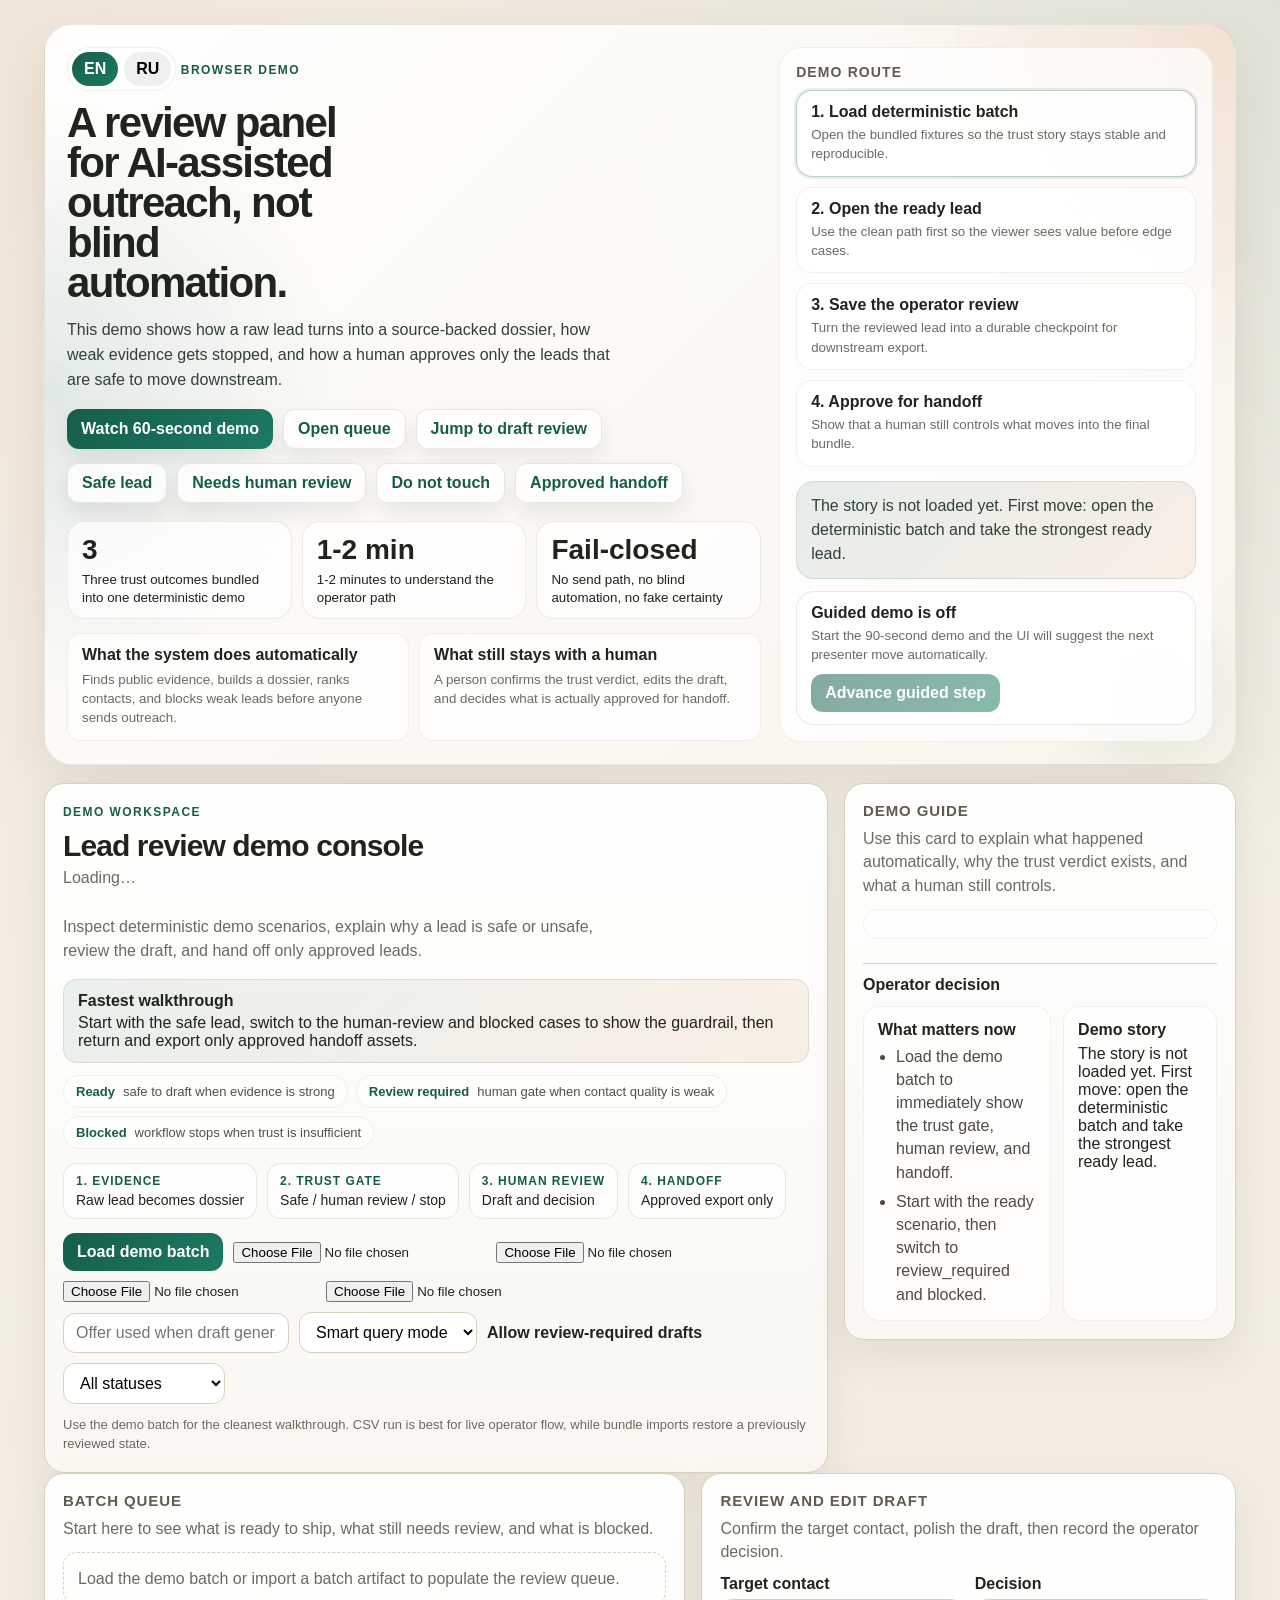
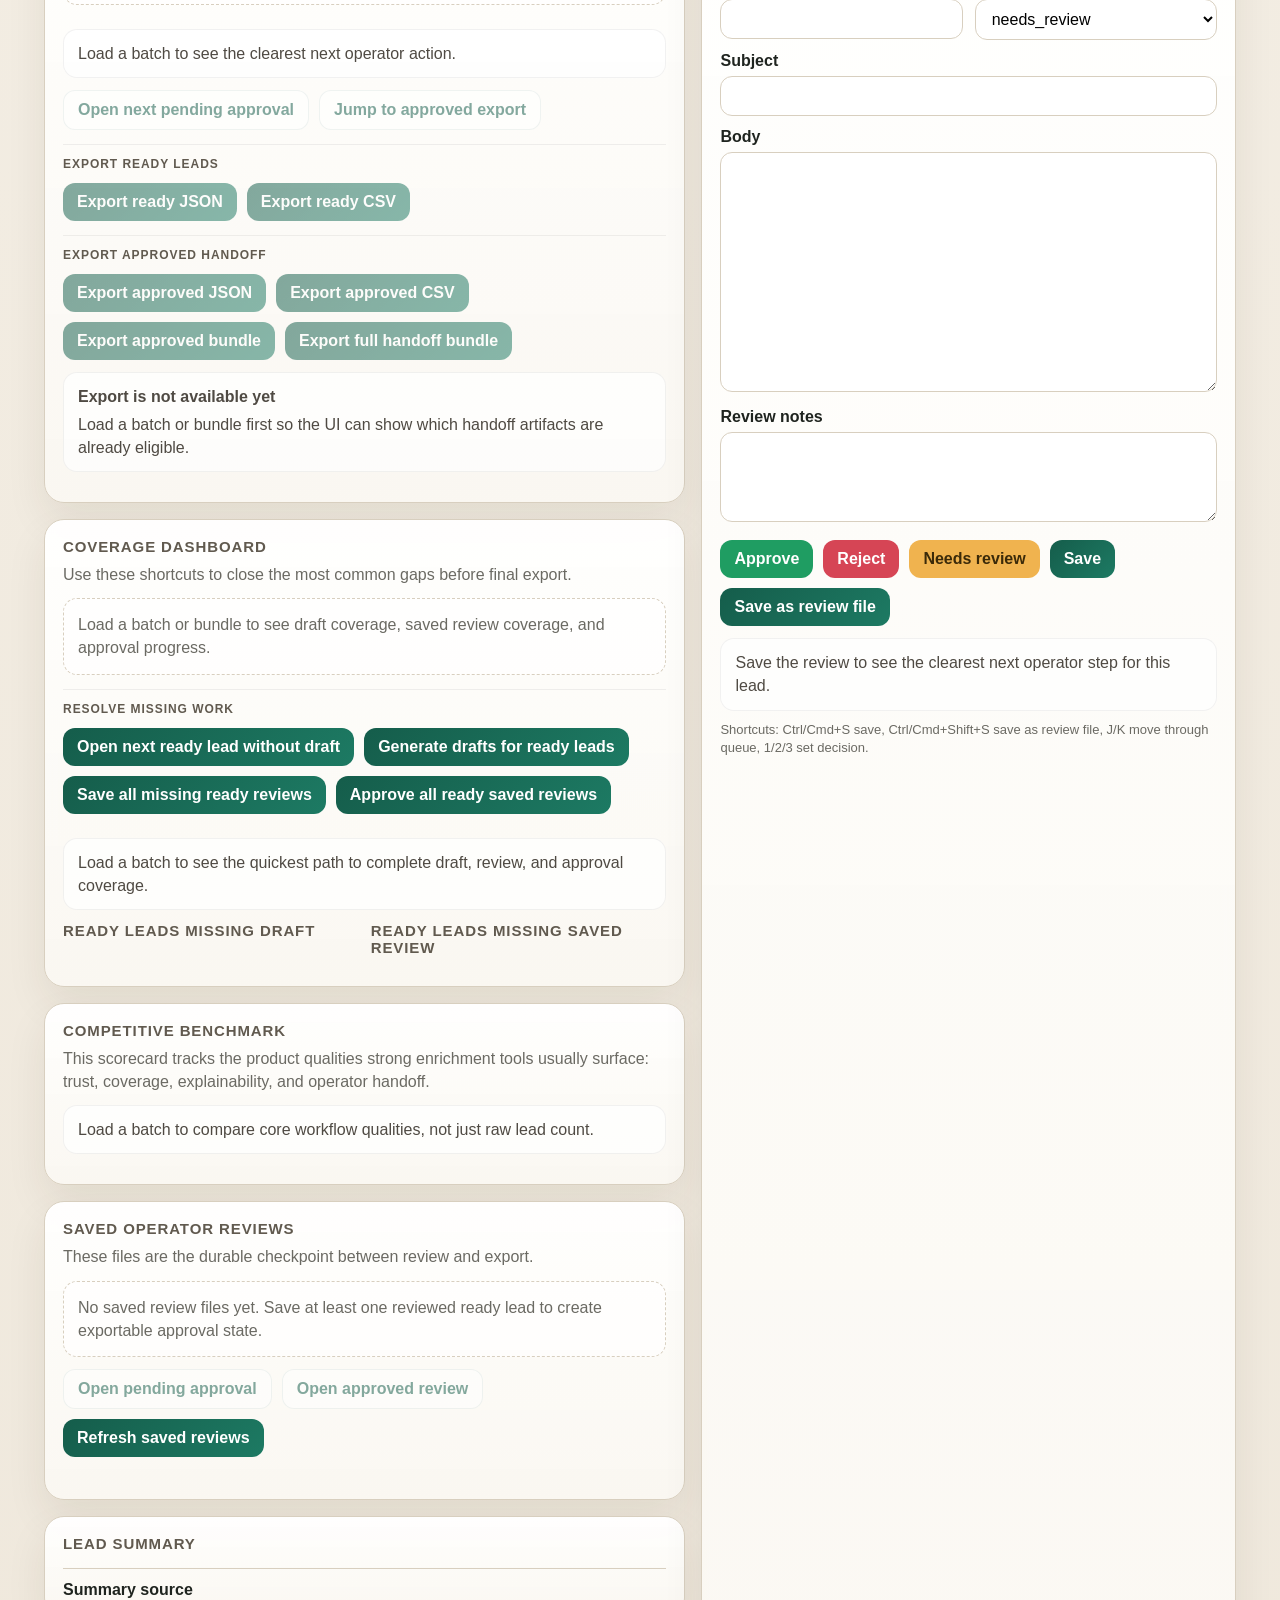
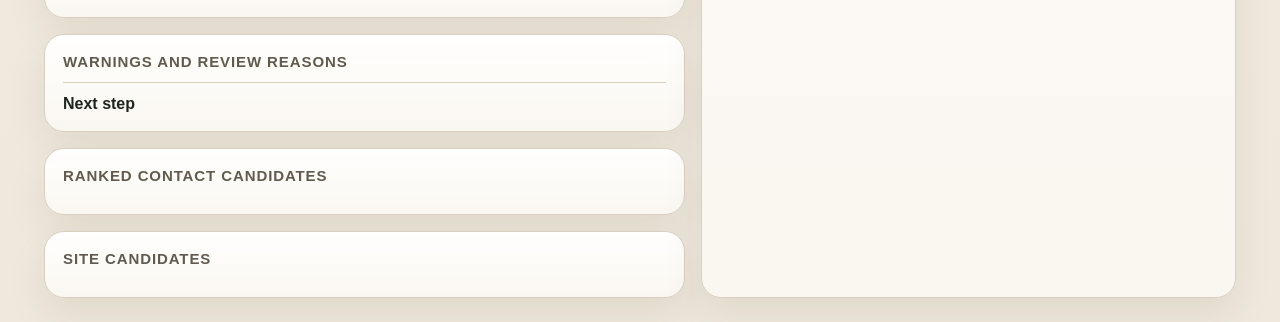
==== commit 097bf1cc: "Ship lead recovery copilot slice" ====
--- a/ui/index.html
+++ b/ui/index.html
@@ -198,6 +198,11 @@
     .ops-grid { display: grid; grid-template-columns: 1fr 1fr; gap: 12px; margin-top: 12px; }
     .ops-box { background: #f8fafc; border: 1px solid var(--line); border-radius: 12px; padding: 12px; }
     .ops-box strong { display: block; font-size: 22px; margin-bottom: 4px; }
+    .benchmark-grid { display: grid; grid-template-columns: 1fr 1fr; gap: 12px; margin-top: 12px; }
+    .benchmark-box { background: #fff; border: 1px solid var(--line); border-radius: 14px; padding: 12px; }
+    .benchmark-box strong { display: block; font-size: 16px; margin-bottom: 4px; }
+    .benchmark-box small { color: var(--muted); display: block; line-height: 1.45; }
+    .benchmark-box .mini-chip { margin-top: 10px; }
     .batch-list { display: grid; gap: 10px; margin-top: 12px; }
     .batch-item { border: 1px solid var(--line); border-radius: 12px; padding: 12px; background: #fff; }
     .batch-item.active { border-color: var(--accent); box-shadow: 0 0 0 2px rgba(44, 107, 237, 0.12); }
@@ -614,6 +619,13 @@
         </section>
 
         <section class="card">
+          <h2 id="benchmarkTitle" class="section-title">Competitive benchmark</h2>
+          <p id="benchmarkLead" class="section-lead">This scorecard tracks the product qualities strong enrichment tools usually surface: trust, coverage, explainability, and operator handoff.</p>
+          <div id="benchmarkSummary" class="hint-box">Load a batch to see how this build compares on core workflow qualities, not just raw lead count.</div>
+          <div id="benchmarkGrid" class="benchmark-grid"></div>
+        </section>
+
+        <section class="card">
           <h2 id="savedReviewsTitle" class="section-title">Saved operator reviews</h2>
           <p id="savedReviewsLead" class="section-lead">These files are the durable checkpoint between review and export.</p>
           <div id="savedReviewsEmpty" class="muted empty-state">No saved review files yet. Save at least one reviewed ready lead to create exportable approval state.</div>
@@ -707,6 +719,7 @@
     let batchState = null;
     let activeBatchIndex = null;
     let savedReviewsState = [];
+    let benchmarkState = null;
     let bundleSummaryState = null;
     let currentLang = localStorage.getItem('leo_demo_lang') || 'en';
     let busyAction = null;
@@ -1125,6 +1138,8 @@
         exportHandoffBundleBtn: 'Export full handoff bundle',
         coverageTitle: 'Coverage dashboard',
         coverageLead: 'Use these shortcuts to close the most common gaps before final export.',
+        benchmarkTitle: 'Competitive benchmark',
+        benchmarkLead: 'This scorecard tracks the product qualities strong enrichment tools usually surface: trust, coverage, explainability, and operator handoff.',
         resolveLabel: 'Resolve missing work',
         openNextReadyBtn: 'Open next ready lead without draft',
         generateDraftsBtn: 'Generate drafts for ready leads',
@@ -1204,6 +1219,8 @@
         exportHandoffBundleBtn: 'Экспорт полного bundle для handoff',
         coverageTitle: 'Панель покрытия',
         coverageLead: 'Эти шорткаты закрывают самые частые пробелы перед финальным экспортом.',
+        benchmarkTitle: 'Сравнение с аналогами',
+        benchmarkLead: 'Эта панель показывает качества, которые сильные enrichment-инструменты обычно выносят на первый план: trust, coverage, explainability и operator handoff.',
         resolveLabel: 'Закрыть недостающую работу',
         openNextReadyBtn: 'Открыть следующий готовый лид без черновика',
         generateDraftsBtn: 'Сгенерировать черновики для готовых лидов',
@@ -1997,6 +2014,113 @@
       renderDemoChecklist();
     }
 
+    function computeBenchmarkState() {
+      const results = extractBatchResults(batchState);
+      const ready = results.filter(item => getBatchStatus(item) === 'ready');
+      const reviewRequired = results.filter(item => getBatchStatus(item) === 'review_required');
+      const blocked = results.filter(item => getBatchStatus(item) === 'blocked');
+      const readyWithDraft = ready.filter(item => getBatchDraftState(item));
+      const savedLookup = getSavedReviewLookup();
+      const approvedSavedCompanies = new Set(
+        savedReviewsState
+          .filter(item => item.review_status === 'ready' && item.decision_status === 'approved')
+          .map(item => String(item.company || '').toLowerCase())
+      );
+      const readyWithSaved = ready.filter(item => savedLookup.has(getBatchCompany(item).toLowerCase()));
+      const readyApproved = ready.filter(item => approvedSavedCompanies.has(getBatchCompany(item).toLowerCase()));
+
+      const dossier = state?.dossier || {};
+      const verifiedContacts = Array.isArray(dossier.verified_contacts) ? dossier.verified_contacts.length : 0;
+      const hasExplainableReview = Boolean((dossier.review_reason || '').trim()) || Boolean((dossier.review?.reasons || []).length);
+      const hasNextStep = Boolean((dossier.review?.next_step || '').trim());
+      const hasSourceBackedSummary = Boolean(dossier.summary) && Boolean(dossier.summary_source?.source_type || dossier.summary_source?.source_url);
+
+      const total = results.length;
+      const qualityScore = total
+        ? Math.round(
+            (
+              (ready.length / total) * 20 +
+              (reviewRequired.length / total) * 10 +
+              (blocked.length / total) * 10 +
+              (ready.length ? (readyWithDraft.length / ready.length) * 20 : 10) +
+              (ready.length ? (readyWithSaved.length / ready.length) * 15 : 10) +
+              (ready.length ? (readyApproved.length / ready.length) * 15 : 10)
+            )
+          )
+        : 0;
+
+      const cards = [
+        {
+          title: currentLang === 'ru' ? 'Trust gate' : 'Trust gate',
+          value: total ? `${ready.length}/${reviewRequired.length}/${blocked.length}` : 'n/a',
+          body: currentLang === 'ru'
+            ? 'Есть явное разделение ready / review_required / blocked вместо слепого “всем черновик”.'
+            : 'The workflow exposes explicit ready / review_required / blocked outcomes instead of blindly drafting every lead.',
+          badge: total && blocked.length > 0 && reviewRequired.length > 0 ? (currentLang === 'ru' ? 'Сильнее большинства sequencer-first инструментов' : 'Stronger than most sequencer-first tools') : (currentLang === 'ru' ? 'Нужно больше сценариев' : 'Needs broader scenario coverage'),
+          tone: total && blocked.length > 0 && reviewRequired.length > 0 ? 'ok' : 'warn',
+        },
+        {
+          title: currentLang === 'ru' ? 'Operator handoff' : 'Operator handoff',
+          value: ready.length ? `${Math.round((readyApproved.length / ready.length) * 100)}%` : '0%',
+          body: currentLang === 'ru'
+            ? 'Считает не только найденные лиды, но и сколько из ready реально дошло до approval-ready handoff.'
+            : 'Measures not just leads found, but how many ready leads actually made it to approved handoff.',
+          badge: ready.length && readyApproved.length === ready.length ? (currentLang === 'ru' ? 'На уровне ops-focused аналогов' : 'On par with ops-focused competitors') : (currentLang === 'ru' ? 'Главная зона роста' : 'Main growth gap'),
+          tone: ready.length && readyApproved.length === ready.length ? 'ok' : 'warn',
+        },
+        {
+          title: currentLang === 'ru' ? 'Explainability' : 'Explainability',
+          value: hasExplainableReview && hasNextStep ? (currentLang === 'ru' ? 'Да' : 'Yes') : (currentLang === 'ru' ? 'Частично' : 'Partial'),
+          body: currentLang === 'ru'
+            ? 'Показывает review reasons, next step и source-backed summary, чего часто не хватает black-box базам.'
+            : 'Shows review reasons, next step, and a source-backed summary, which many black-box databases hide.',
+          badge: hasExplainableReview && hasNextStep && hasSourceBackedSummary ? (currentLang === 'ru' ? 'Сильный дифференциатор' : 'Strong differentiator') : (currentLang === 'ru' ? 'Дожать source coverage' : 'Improve source coverage'),
+          tone: hasExplainableReview && hasNextStep && hasSourceBackedSummary ? 'ok' : 'warn',
+        },
+        {
+          title: currentLang === 'ru' ? 'Verification quality' : 'Verification quality',
+          value: verifiedContacts ? String(verifiedContacts) : '0',
+          body: currentLang === 'ru'
+            ? 'Сильные аналоги продают verified data и freshness. Здесь важно растить именно verified-contact coverage, а не шумный scrape volume.'
+            : 'Strong competitors sell verified data and freshness. This product should keep growing verified-contact coverage, not noisy scrape volume.',
+          badge: verifiedContacts > 0 ? (currentLang === 'ru' ? 'Есть подтверждённый сигнал' : 'Verified signal present') : (currentLang === 'ru' ? 'Главный конкурентный разрыв' : 'Biggest competitive gap'),
+          tone: verifiedContacts > 0 ? 'ok' : 'bad',
+        },
+      ];
+
+      return {
+        qualityScore,
+        readyCount: ready.length,
+        reviewRequiredCount: reviewRequired.length,
+        blockedCount: blocked.length,
+        cards,
+      };
+    }
+
+    function renderBenchmarkDashboard() {
+      const summary = document.getElementById('benchmarkSummary');
+      const grid = document.getElementById('benchmarkGrid');
+      if (!batchState) {
+        benchmarkState = null;
+        summary.textContent = currentLang === 'ru'
+          ? 'Загрузи пакет, чтобы увидеть сравнение по ключевым качествам workflow, а не только по числу лидов.'
+          : 'Load a batch to compare core workflow qualities, not just raw lead count.';
+        grid.innerHTML = '';
+        return;
+      }
+      benchmarkState = computeBenchmarkState();
+      summary.innerHTML = currentLang === 'ru'
+        ? `<strong>Текущий product score:</strong> ${esc(benchmarkState.qualityScore)}/100. Лучшие аналоги обычно сильны в verified data, automation и measurement. Здесь мы уже сильны в trust gating и explainability, а главный ростовой разрыв остаётся в verified-contact coverage и полном operator handoff.`
+        : `<strong>Current product score:</strong> ${esc(benchmarkState.qualityScore)}/100. Strong competitors usually win on verified data, automation, and measurement. This build is already strong on trust gating and explainability, while the biggest gap remains verified-contact coverage and fully completed operator handoff.`;
+      grid.innerHTML = benchmarkState.cards.map(card => `
+        <div class="benchmark-box">
+          <strong>${esc(card.title)}: ${esc(card.value)}</strong>
+          <small>${esc(card.body)}</small>
+          <span class="mini-chip ${esc(card.tone)}">${esc(card.badge)}</span>
+        </div>
+      `).join('');
+    }
+
     function renderOpsDashboard() {
       const empty = document.getElementById('opsEmpty');
       const grid = document.getElementById('opsGrid');
@@ -2009,6 +2133,7 @@
         missingDrafts.innerHTML = '';
         missingSavedReviews.innerHTML = '';
         opsHint.textContent = currentLang === 'ru' ? 'Загрузи пакет, чтобы увидеть кратчайший путь к полному покрытию по черновикам, review и approvals.' : 'Load a batch to see the quickest path to complete draft, review, and approval coverage.';
+        renderBenchmarkDashboard();
         renderDemoChecklist();
         return;
       }
@@ -2071,6 +2196,7 @@
           <small>${esc(getBatchDomain(item))} · ${currentLang === 'ru' ? 'лид готов, но review-файл не сохранён' : 'ready but no saved review file'}</small>
         </div>
       `).join('') || `<div class="muted">${currentLang === 'ru' ? 'У всех ready лидов уже есть сохранённые review-файлы.' : 'All ready leads have saved review coverage.'}</div>`;
+      renderBenchmarkDashboard();
       renderPresenterOverview();
       renderDemoChecklist();
     }
